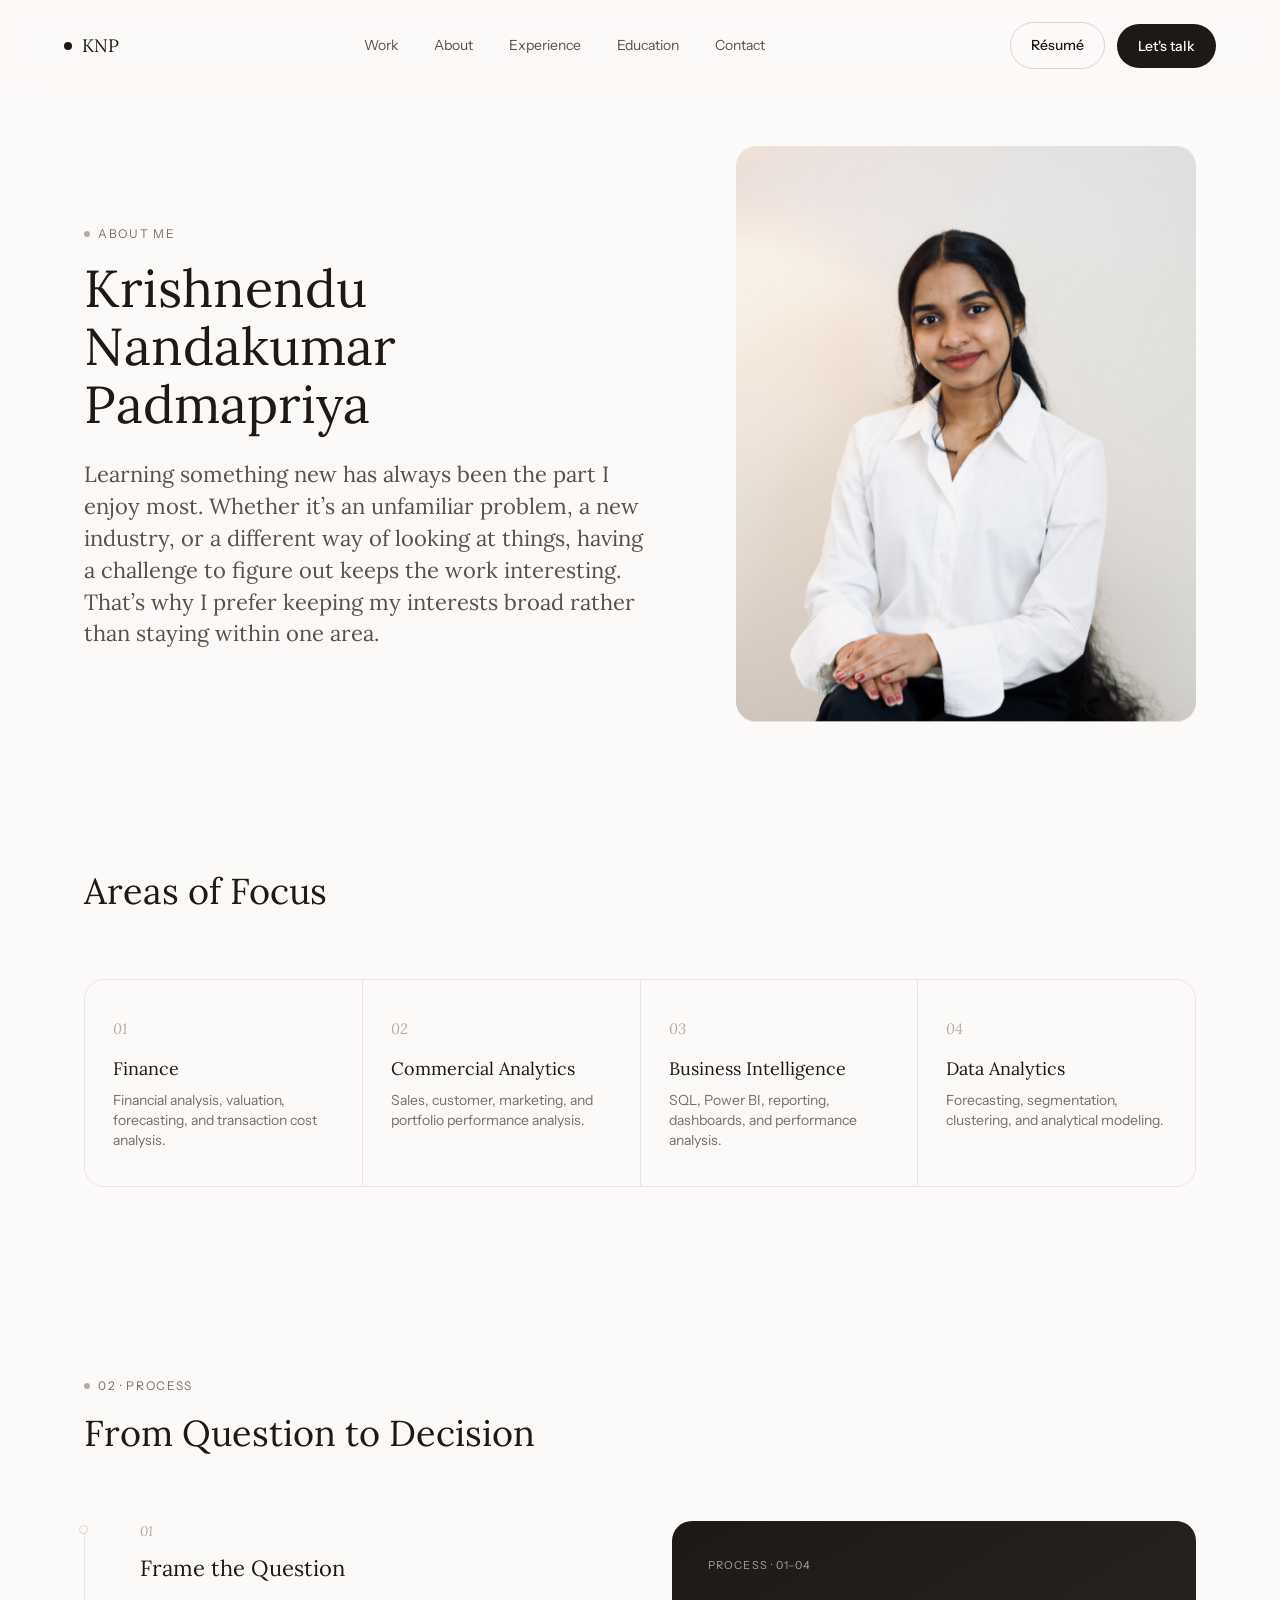
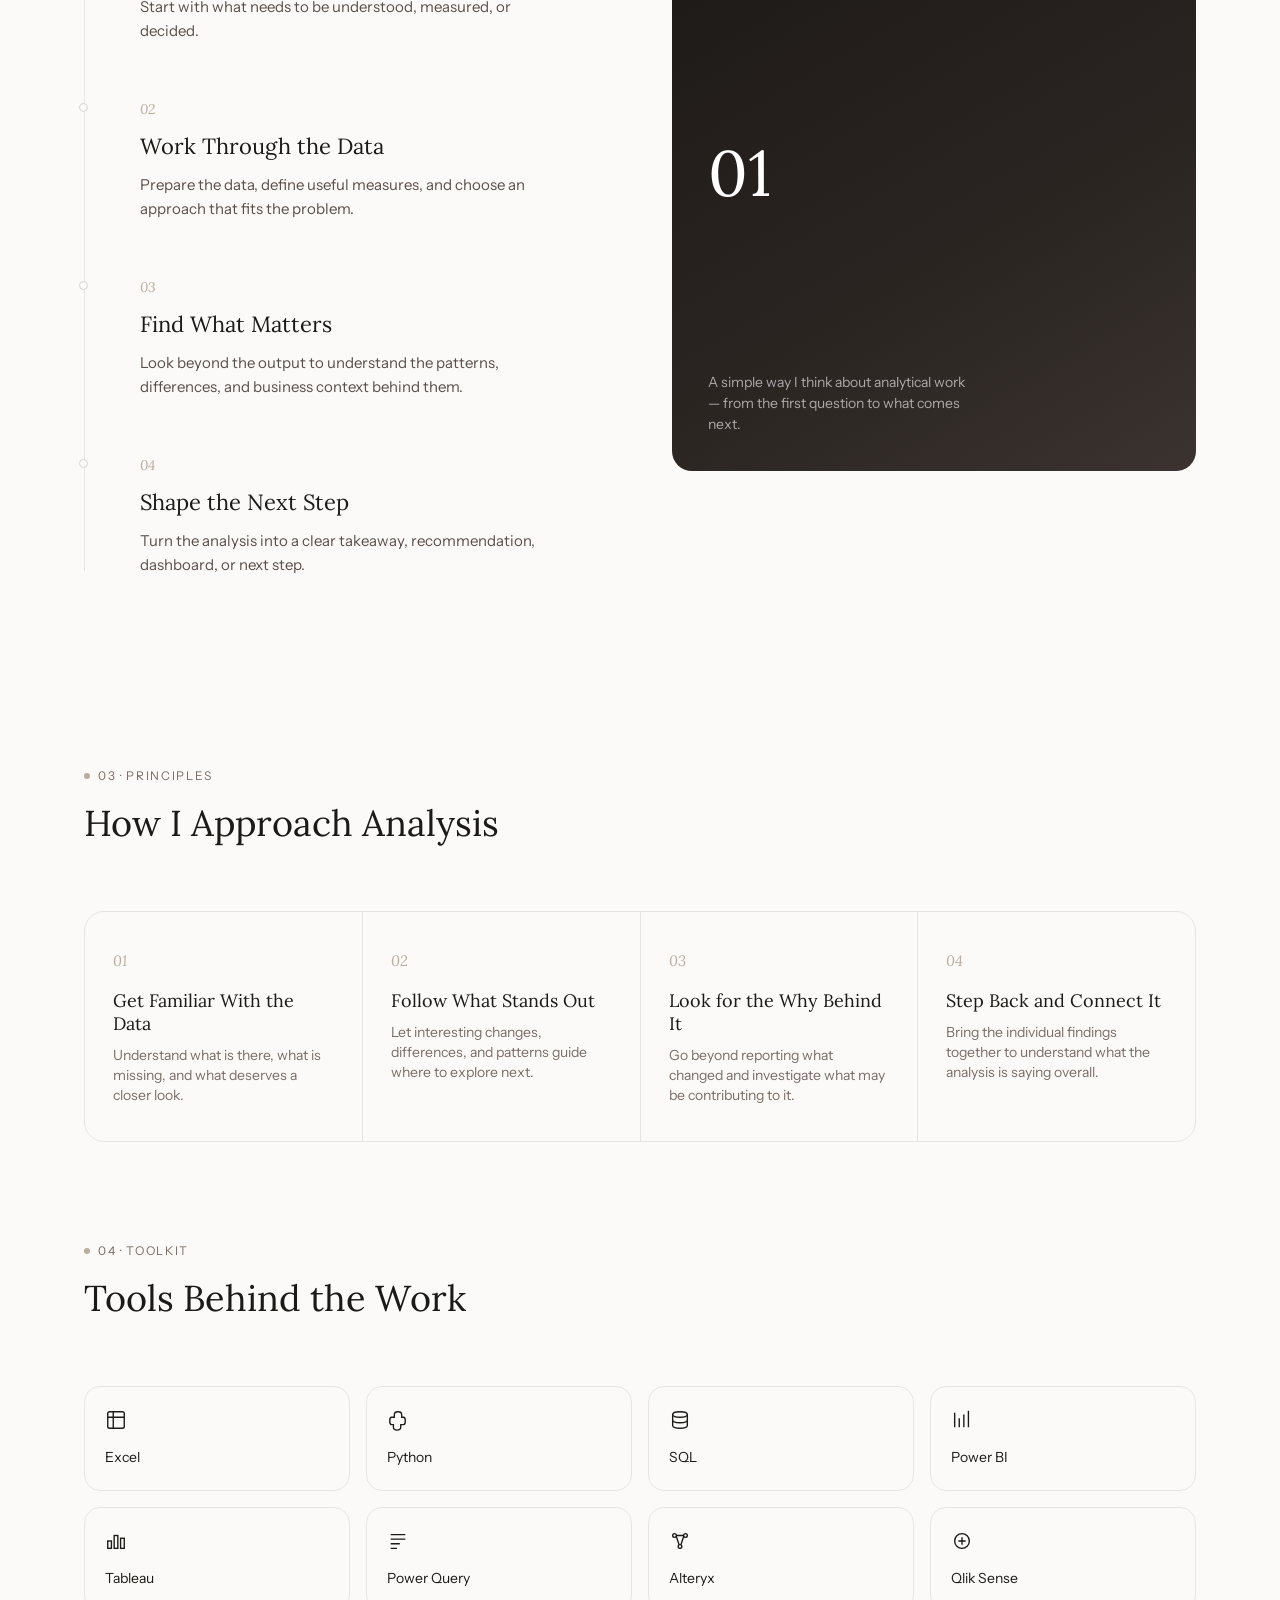
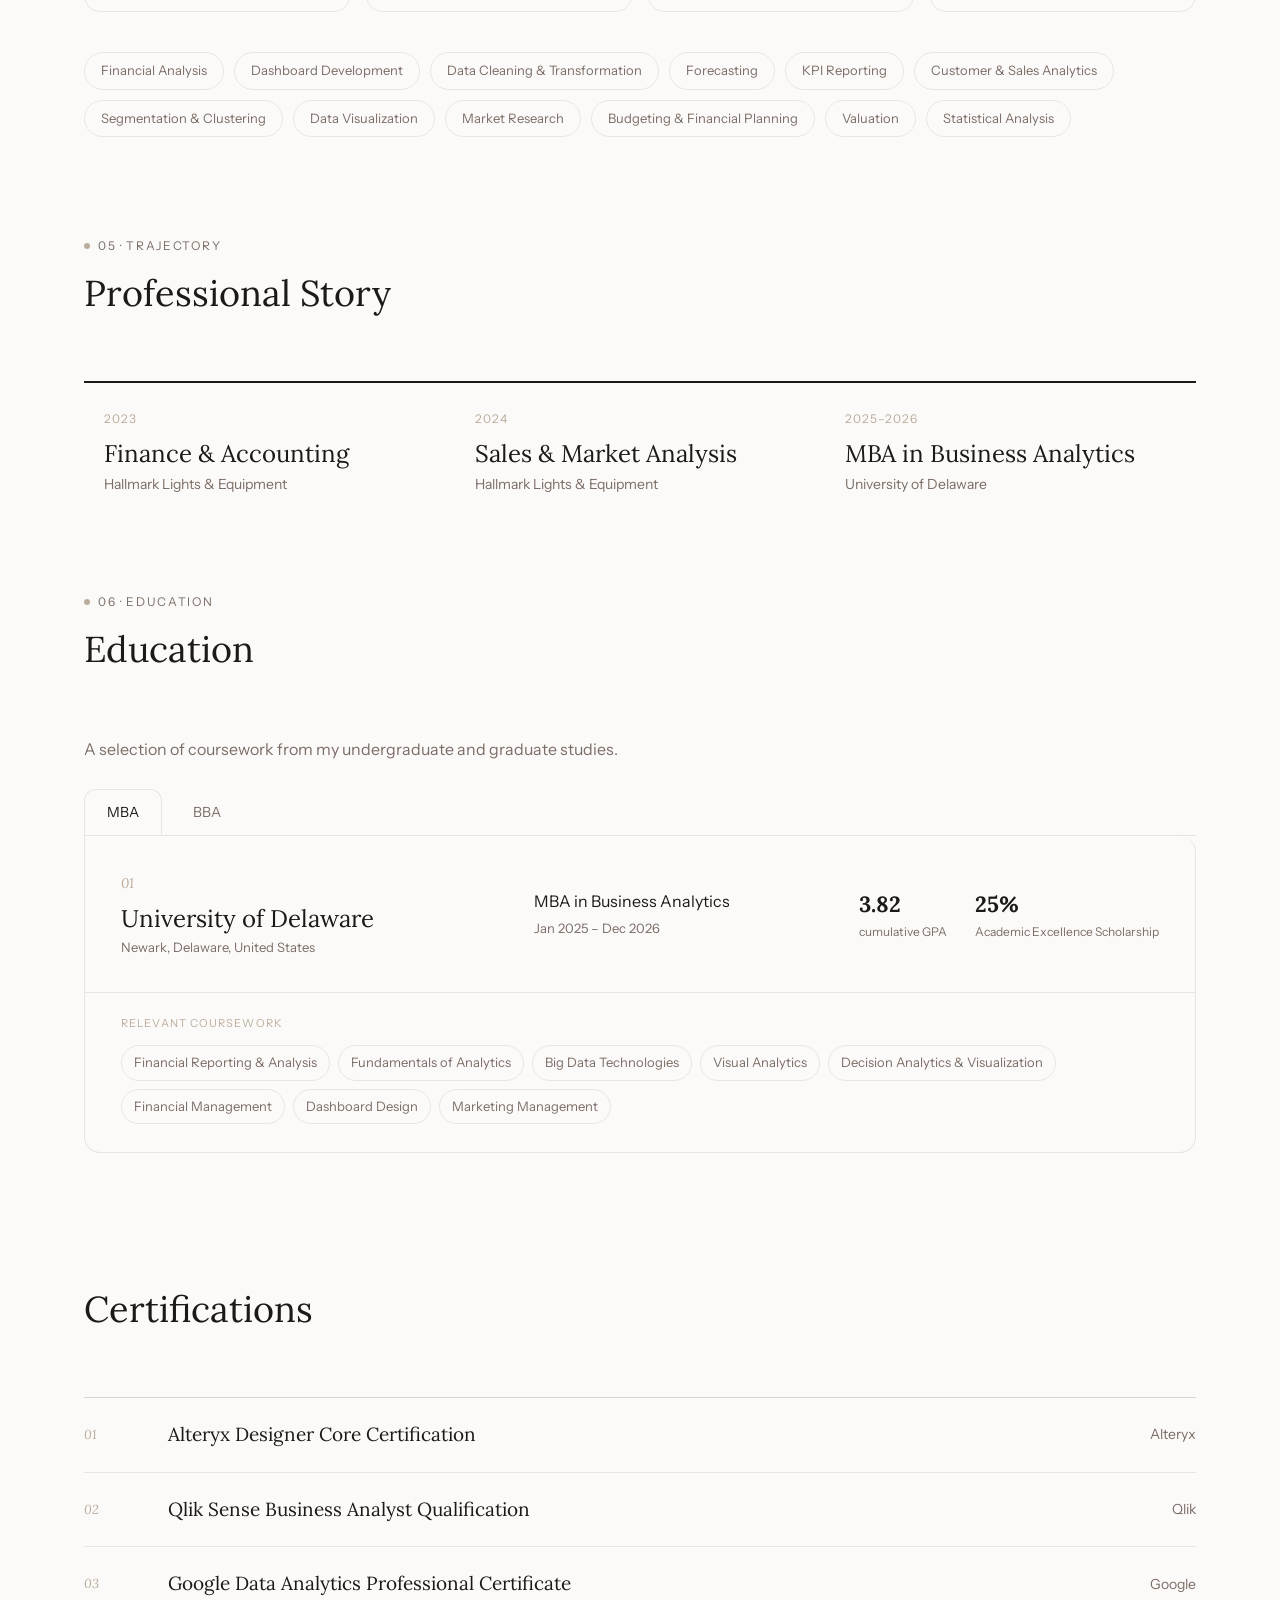
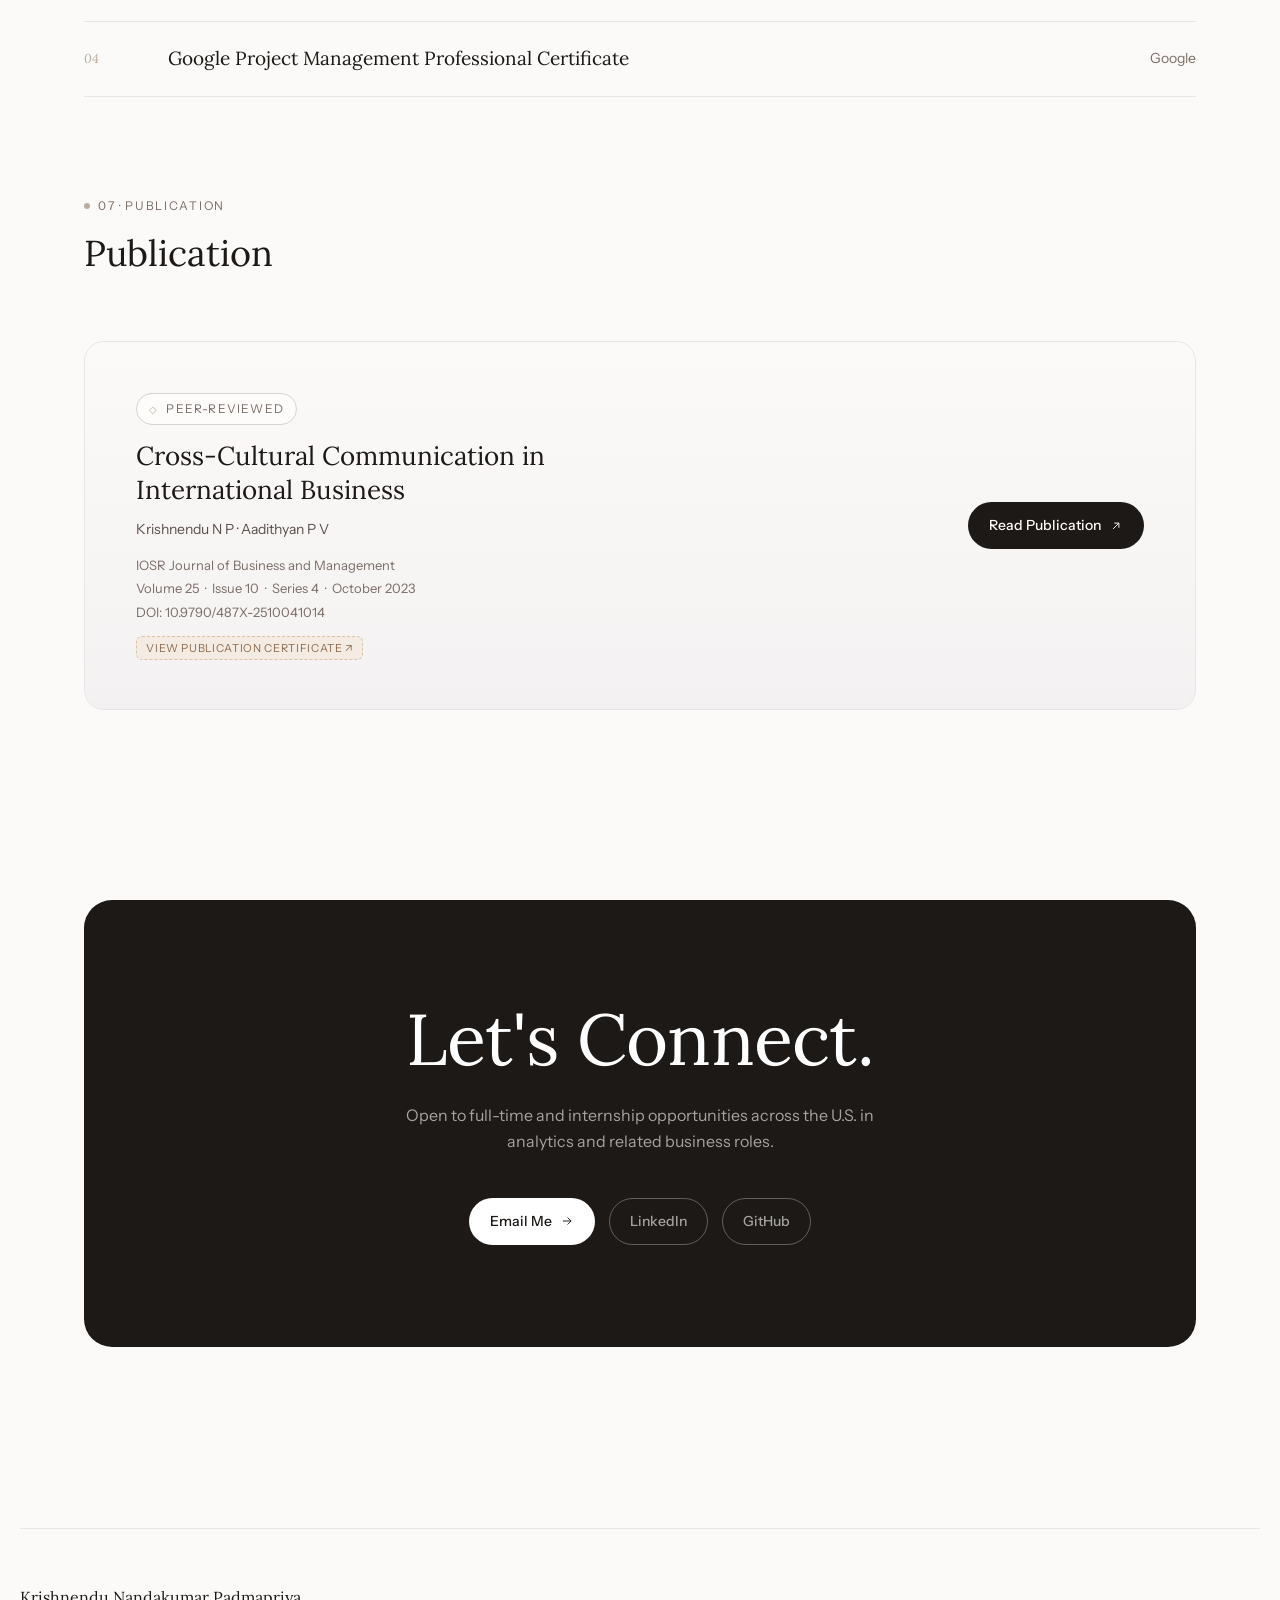
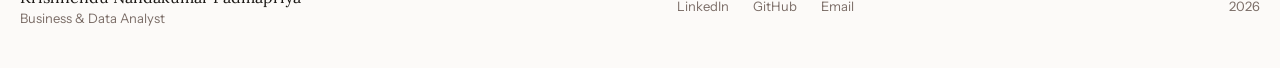
==== about.html @ b969775d "Initial portfolio release" ====
<!doctype html>
<html lang="en">
<head>
<meta charset="UTF-8">
<meta name="viewport" content="width=device-width, initial-scale=1">
<title>About — Krishnendu Nandakumar Padmapriya</title>
<meta name="description" content="About Krishnendu Nandakumar Padmapriya — Business &amp; Data Analyst focused on Finance, Commercial Analytics, and Business Intelligence.">
<link rel="preconnect" href="https://fonts.googleapis.com">
<link rel="preconnect" href="https://fonts.gstatic.com" crossorigin>
<link href="https://fonts.googleapis.com/css2?family=Lora:ital,wght@0,400;0,500;0,600;1,400&family=Instrument+Sans:wght@400;500;600&display=swap" rel="stylesheet">
<link rel="stylesheet" href="assets/css/styles.css">
</head>
<body>

<!-- ============================================================
     NAV — identical to index.html for full-site consistency
     ============================================================ -->
<nav class="nav" id="nav">
  <a href="index.html" class="nav__mark"><span></span>KNP</a>
  <div class="nav__links">
    <a href="index.html#work">Work</a>
    <a href="about.html">About</a>
    <a href="index.html#experience">Experience</a>
    <a href="index.html#education">Education</a>
    <a href="index.html#contact">Contact</a>
  </div>
  <div class="nav__actions">
    <a href="assets/documents/resume-placeholder.pdf" class="btn btn--secondary" download>Résumé</a>
    <button class="btn btn--primary" data-open-drawer>Let's talk</button>
  </div>
</nav>

<main id="top">

<!-- ============================================================
     ABOUT HERO — more immersive editorial composition than the
     homepage preview, same visual language as the site hero
     ============================================================ -->
<header class="about-hero wrap">
  <div class="about-hero__grid">
    <div>
      <div class="eyebrow" data-reveal>About Me</div>
      <h1 style="font-size:clamp(34px,5vw,52px); line-height:1.12; margin-top:16px; max-width:600px;" data-reveal data-reveal-delay="1">
        Krishnendu Nandakumar Padmapriya
      </h1>
     <p class="about__statement"
     style="margin-top:26px; font-size:22px;"
     data-reveal
     data-reveal-delay="2">
     Learning something new has always been the part I enjoy most.
     Whether it’s an unfamiliar problem, a new industry, or a different
     way of looking at things, having a challenge to figure out keeps
     the work interesting. That’s why I prefer keeping my interests broad
     rather than staying within one area.
     </p>
   </div>

    <div class="about-hero__portrait hero__visual" data-reveal="mask" data-reveal-delay="2" data-parallax>
      <img src="assets/images/portrait/about.jpeg" alt="Krishnendu Nandakumar Padmapriya">
      <div class="hero__visual-strip" aria-hidden="true">
        <span style="top:0"></span><span style="top:12.5%"></span><span style="top:25%"></span><span style="top:37.5%"></span>
        <span style="top:50%"></span><span style="top:62.5%"></span><span style="top:75%"></span><span style="top:87.5%"></span>
      </div>
    </div>
  </div>
</header>

<!-- ============================================================
     AREAS OF FOCUS — reuses .principles-grid / .principle,
     the same component used for Analytical Principles below
     ============================================================ -->
<section class="section section--tight" id="focus">
  <div class="wrap">
    <div class="section-head">
      <div>
        <div class="eyebrow" data-reveal>01 · Focus</div>
        <h2 data-reveal data-reveal-delay="1">Areas of Focus</h2>
      </div>
    </div>
    <div class="principles-grid" data-reveal>
      <div class="principle">
        <span class="num">01</span>
        <h3>Finance</h3>
        <p>Financial analysis, valuation, forecasting, and transaction cost analysis.</p>
      </div>
      <div class="principle">
        <span class="num">02</span>
        <h3>Commercial Analytics</h3>
        <p>Sales, customer, marketing, and portfolio performance analysis.</p>
      </div>
      <div class="principle">
        <span class="num">03</span>
        <h3>Business Intelligence</h3>
        <p>SQL, Power BI, reporting, dashboards, and performance analysis.</p>
      </div>
      <div class="principle">
        <span class="num">04</span>
        <h3>Data Analytics</h3>
        <p>Forecasting, segmentation, clustering, and analytical modeling.</p>
      </div>
    </div>
  </div>
</section>

<!-- ============================================================
     MY APPROACH
     ============================================================ -->
<section class="approach section" id="approach">
  <div class="wrap">
    <div class="section-head">
      <div>
        <div class="eyebrow" data-reveal>02 · Process</div>
        <h2 data-reveal data-reveal-delay="1">From Question to Decision</h2>
      </div>
    </div>

    <div class="approach__body">
      <div class="approach__list" id="approachList">
        <div class="approach__rail"><div class="approach__rail-fill" id="approachFill"></div></div>

        <div class="approach-step" data-step>
          <span class="num">01</span>
          <h3>Frame the Question</h3>
          <p>Start with what needs to be understood, measured, or decided.</p>
        </div>
        <div class="approach-step" data-step>
          <span class="num">02</span>
          <h3>Work Through the Data</h3>
          <p>Prepare the data, define useful measures, and choose an approach that fits the problem.</p>
        </div>
        <div class="approach-step" data-step>
          <span class="num">03</span>
          <h3>Find What Matters</h3>
          <p>Look beyond the output to understand the patterns, differences, and business context behind them.</p>
        </div>
        <div class="approach-step" data-step>
          <span class="num">04</span>
          <h3>Shape the Next Step</h3>
          <p>Turn the analysis into a clear takeaway, recommendation, dashboard, or next step.</p>
        </div>
      </div>

      <div class="approach__visual">
        <span class="tag">Process · 01–04</span>
        <span class="big" id="approachBig">01</span>
        <span class="cap">A simple way I think about analytical work — from the first question to what comes next.</span>
      </div>
    </div>
  </div>
</section>

<!-- ============================================================
     ANALYTICAL PRINCIPLES
     ============================================================ -->
<section class="section section--tight" id="principles">
  <div class="wrap">
    <div class="section-head">
      <div>
        <div class="eyebrow" data-reveal>03 · Principles</div>
        <h2 data-reveal data-reveal-delay="1">How I Approach Analysis</h2>
      </div>
    </div>
    <div class="principles-grid" data-reveal>
      <div class="principle">
        <span class="num">01</span>
        <h3>Get Familiar With the Data</h3>
        <p>Understand what is there, what is missing, and what deserves a closer look.</p>
      </div>
      <div class="principle">
        <span class="num">02</span>
        <h3>Follow What Stands Out</h3>
        <p>Let interesting changes, differences, and patterns guide where to explore next.</p>
      </div>
      <div class="principle">
        <span class="num">03</span>
        <h3>Look for the Why Behind It</h3>
        <p>Go beyond reporting what changed and investigate what may be contributing to it.</p>
      </div>
      <div class="principle">
        <span class="num">04</span>
        <h3>Step Back and Connect It</h3>
        <p>Bring the individual findings together to understand what the analysis is saying overall.</p>
      </div>
    </div>
  </div>
</section>

<!-- ============================================================
     TOOLS BEHIND THE WORK
     ============================================================ -->
<section class="section section--tight" id="tools">
  <div class="wrap">
    <div class="section-head">
      <div>
        <div class="eyebrow" data-reveal>04 · Toolkit</div>
        <h2 data-reveal data-reveal-delay="1">Tools Behind the Work</h2>
      </div>
    </div>

    <div class="tools-grid" data-reveal>
      <div class="tool-chip">
        <svg viewBox="0 0 24 24" fill="none" stroke-width="1.5"><rect x="3" y="3" width="18" height="18" rx="2"/><path d="M3 9h18M9 3v18"/></svg>
        <span>Excel</span>
      </div>
      <div class="tool-chip">
        <svg viewBox="0 0 24 24" fill="none" stroke-width="1.5"><path d="M12 3c-4 0-4 3-4 3v3H5s-2 0-2 4 2 4 2 4h2v3s0 3 4 3 4-3 4-3v-3h3s2 0 2-4-2-4-2-4h-2V6s0-3-4-3z"/></svg>
        <span>Python</span>
      </div>
      <div class="tool-chip">
        <svg viewBox="0 0 24 24" fill="none" stroke-width="1.5"><ellipse cx="12" cy="6" rx="8" ry="3"/><path d="M4 6v6c0 1.7 3.6 3 8 3s8-1.3 8-3V6M4 12v6c0 1.7 3.6 3 8 3s8-1.3 8-3v-6"/></svg>
        <span>SQL</span>
      </div>
      <div class="tool-chip">
        <svg viewBox="0 0 24 24" fill="none" stroke-width="1.5"><path d="M4 20V4m5 16V10m5 10V6m5 14V2"/></svg>
        <span>Power BI</span>
      </div>
      <div class="tool-chip">
        <svg viewBox="0 0 24 24" fill="none" stroke-width="1.5"><rect x="3" y="12" width="4" height="8"/><rect x="10" y="6" width="4" height="14"/><rect x="17" y="9" width="4" height="11"/></svg>
        <span>Tableau</span>
      </div>
      <div class="tool-chip">
    <svg viewBox="0 0 24 24" fill="none" stroke-width="1.5">
      <path d="M4 5h16M4 10h16M4 15h10M4 20h7"/>
    </svg>
    <span>Power Query</span>
  </div>

  <div class="tool-chip">
    <svg viewBox="0 0 24 24" fill="none" stroke-width="1.5">
      <circle cx="6" cy="6" r="2"/>
      <circle cx="18" cy="6" r="2"/>
      <circle cx="12" cy="18" r="2"/>
      <path d="M8 7l3 9M16 7l-3 9M8 6h8"/>
    </svg>
    <span>Alteryx</span>
  </div>

  <div class="tool-chip">
    <svg viewBox="0 0 24 24" fill="none" stroke-width="1.5">
      <circle cx="12" cy="12" r="8"/>
      <path d="M12 8v8M8 12h8"/>
    </svg>
    <span>Qlik Sense</span>
  </div>
    </div>

   <div class="tools-extra" data-reveal data-reveal-delay="1">
  <span>Financial Analysis</span>
  <span>Dashboard Development</span>
  <span>Data Cleaning &amp; Transformation</span>
  <span>Forecasting</span>
  <span>KPI Reporting</span>
  <span>Customer &amp; Sales Analytics</span>
  <span>Segmentation &amp; Clustering</span>
  <span>Data Visualization</span>
  <span>Market Research</span>
  <span>Budgeting &amp; Financial Planning</span>
  <span>Valuation</span>
  <span>Statistical Analysis</span>
</div>
  </div>
</section>

<!-- ============================================================
     PROFESSIONAL STORY
     ============================================================ -->
<section class="section section--tight" id="story">
  <div class="wrap">
    <div class="section-head">
      <div>
        <div class="eyebrow" data-reveal>05 · Trajectory</div>
        <h2 data-reveal data-reveal-delay="1">Professional Story</h2>
      </div>
    </div>
    <div class="story-line">

  <div class="story-item" data-reveal-line>
    <div class="year">2023</div>
    <h4>Finance &amp; Accounting</h4>
    <p>Hallmark Lights &amp; Equipment</p>
  </div>

  <div class="story-item" data-reveal-line>
    <div class="year">2024</div>
    <h4>Sales &amp; Market Analysis</h4>
    <p>Hallmark Lights &amp; Equipment</p>
  </div>

  <div class="story-item" data-reveal-line>
    <div class="year">2025–2026</div>
    <h4>MBA in Business Analytics</h4>
    <p>University of Delaware</p>
  </div>
</div>
</section>

<!-- ============================================================
     06 · EDUCATION
     ============================================================ -->
<section class="section section--tight" id="education">

  <div class="wrap">

    <div class="section-head">
      <div>

        <div class="eyebrow" data-reveal>
          06 · Education
        </div>

        <h2 data-reveal data-reveal-delay="1">
          Education
        </h2>

      </div>
    </div>


    <p
      class="education-intro"
      data-reveal
      data-reveal-delay="1">

      A selection of coursework from my undergraduate and graduate studies.

    </p>


    <!-- ============================================================
         EDUCATION TABS
         ============================================================ -->

    <div
      class="education-tabs"
      data-reveal
      data-reveal-delay="2">

      <button
        class="education-tab is-active"
        type="button"
        data-education-tab="mba">

        MBA

      </button>

      <button
        class="education-tab"
        type="button"
        data-education-tab="bba">

        BBA

      </button>

    </div>


    <!-- ============================================================
         MBA
         ============================================================ -->

    <div
      class="education-panel is-active"
      data-education-panel="mba">

      <div class="education-main">

        <div>

          <span class="num">
            01
          </span>

          <h3>
            University of Delaware
          </h3>

          <div class="place">
            Newark, Delaware, United States
          </div>

        </div>


        <div class="education-degree">

          <div class="degree">
            MBA in Business Analytics
          </div>

          <div class="when">
            Jan 2025 – Dec 2026
          </div>

        </div>


        <div class="education-stats">

          <div class="stat">

            <b>3.82</b>

            <span>
              cumulative GPA
            </span>

          </div>


          <div class="stat">

            <b>25%</b>

            <span>
              Academic Excellence Scholarship
            </span>

          </div>

        </div>

      </div>


      <div class="education-coursework">

        <span class="coursework-label">
          Relevant coursework
        </span>

        <div class="coursework-list">

          <span>
            Financial Reporting &amp; Analysis
          </span>

          <span>
            Fundamentals of Analytics
          </span>

          <span>
            Big Data Technologies
          </span>

          <span>
            Visual Analytics
          </span>

          <span>
            Decision Analytics &amp; Visualization
          </span>

          <span>
            Financial Management
          </span>

          <span>
            Dashboard Design
          </span>

          <span>
            Marketing Management
          </span>

        </div>

      </div>

    </div>


    <!-- ============================================================
         BBA
         ============================================================ -->

    <div
      class="education-panel"
      data-education-panel="bba">

      <div class="education-main">

        <div>

          <span class="num">
            02
          </span>

          <h3>
            SRM University
          </h3>

          <div class="place">
            Chennai, Tamil Nadu, India
          </div>

        </div>


        <div class="education-degree">

          <div class="degree">
            Bachelor of Business Administration
          </div>

          <div class="when">
            Jun 2021 – May 2024
          </div>

        </div>


        <div class="education-stats">

          <div class="stat">

            <b>3.73</b>

            <span>
              GPA
            </span>

          </div>

        </div>

      </div>


      <div class="education-coursework">

        <span class="coursework-label">
          Relevant coursework
        </span>

        <div class="coursework-list">

          <span>
            Fundamentals of Financial Accounting
          </span>

          <span>
            Statistics for Business
          </span>

          <span>
            Financial Management
          </span>

          <span>
            Operations Research in Business
          </span>

          <span>
            Services Marketing
          </span>

          <span>
            Customer Relationship Management
          </span>

          <span>
            Strategic Management
          </span>

          <span>
            E-Commerce &amp; Digital Marketing
          </span>

          <span>
            Business Development Plan
          </span>

          <span>
            Information Technology for Retail Management
          </span>

        </div>

      </div>

    </div>

  </div>

</section>

<!-- ============================================================
     CERTIFICATIONS
     ============================================================ -->
<section class="section section--tight" id="certifications">
  <div class="wrap">

    <div class="section-head">
      <div>
        <div class="eyebrow" data-reveal>07 · Certifications</div>
        <h2 data-reveal data-reveal-delay="1">Certifications</h2>
      </div>
    </div>

    <div class="cert-list" data-reveal>

      <div class="cert-item">
        <span class="cert-num">01</span>

        <div class="cert-main">
          <h3>Alteryx Designer Core Certification</h3>
        </div>

        <div class="cert-issuer">Alteryx</div>
      </div>

      <div class="cert-item">
        <span class="cert-num">02</span>

        <div class="cert-main">
          <h3>Qlik Sense Business Analyst Qualification</h3>
        </div>

        <div class="cert-issuer">Qlik</div>
      </div>

      <div class="cert-item">
        <span class="cert-num">03</span>

        <div class="cert-main">
          <h3>Google Data Analytics Professional Certificate</h3>
        </div>

        <div class="cert-issuer">Google</div>
      </div>

      <div class="cert-item">
        <span class="cert-num">04</span>

        <div class="cert-main">
          <h3>Google Project Management Professional Certificate</h3>
        </div>

        <div class="cert-issuer">Google</div>
      </div>

    </div>

  </div>
</section>

<!-- ============================================================
     PUBLICATION
     ============================================================ -->
<section class="section section--tight" id="publication">
  <div class="wrap">
    <div class="section-head">
      <div>
        <div class="eyebrow" data-reveal>07 · Publication</div>
        <h2 data-reveal data-reveal-delay="1">Publication</h2>
      </div>
    </div>

    <div class="pub-card" data-reveal>
      <div>
        <span class="badge">Peer-reviewed</span>
        <h3>Cross-Cultural Communication in International Business</h3>
        <div class="authors">Krishnendu N P · Aadithyan P V</div>
        <div class="meta">
        IOSR Journal of Business and Management<br>
        Volume 25 &nbsp;·&nbsp; Issue 10 &nbsp;·&nbsp; Series 4 &nbsp;·&nbsp; October 2023<br>
        DOI: 10.9790/487X-2510041014
       </div>
        <div style="margin-top:10px;">
          <a href="assets/documents/iosr-research-certificate.pdf"
         target="_blank"
         rel="noopener"
         class="placeholder-tag"
         style="text-decoration:none;">
         View Publication Certificate ↗
         </a>
        </div>
      </div>
      <a href="https://www.iosrjournals.org/iosr-jbm/papers/Vol25-issue10/Ser-4/B2510041014.pdf" target="_blank" rel="noopener" class="btn btn--primary">Read Publication
        <svg viewBox="0 0 24 24" fill="none" stroke="currentColor" stroke-width="1.6"><path d="M7 17L17 7M9 7h8v8"/></svg>
      </a>
    </div>
  </div>
</section>

<!-- ============================================================
     FINAL CTA
     ============================================================ -->
<section class="section" id="contact">
  <div class="wrap">
    <div class="cta" data-reveal>
      <h2>Let's Connect.</h2>
      <p>Open to full-time and internship opportunities across the U.S. in analytics and related business roles.</p>
      <div class="cta__actions">
        <button class="btn btn--inverse" data-open-drawer>Email Me
          <svg viewBox="0 0 24 24" fill="none" stroke="currentColor" stroke-width="1.6"><path d="M13 6l6 6-6 6M5 12h14"/></svg>
        </button>
        <a href="https://www.linkedin.com/in/krishnendu-np/" target="_blank" rel="noopener" class="btn btn--secondary" style="color:var(--white-60); border-color:var(--white-30);">LinkedIn</a>
        <a href="https://github.com/Krishna-np" target="_blank" rel="noopener" class="btn btn--secondary" style="color:var(--white-60); border-color:var(--white-30);">GitHub</a>
      </div>
    </div>
  </div>
</section>

</main>

<!-- ============================================================
     FOOTER
     ============================================================ -->
<footer class="footer wrap">
  <div>
    <div class="footer__name">Krishnendu Nandakumar Padmapriya</div>
    <div>Business &amp; Data Analyst</div>
  </div>
  <div class="footer__links">
    <a href="https://www.linkedin.com/in/krishnendu-np/" target="_blank" rel="noopener">LinkedIn</a>
    <a href="https://github.com/Krishna-np" target="_blank" rel="noopener">GitHub</a>
    <a href="mailto:krishnendu.knp@gmail.com">Email</a>
  </div>
  <div id="year"></div>
</footer>

<!-- ============================================================
     CONTACT DRAWER
     ============================================================ -->
<div class="overlay" id="overlay" data-close-drawer></div>
<aside class="drawer" id="drawer" aria-hidden="true" aria-label="Contact panel">
  <div class="drawer__top">
    <h3>Get in touch</h3>
    <button class="drawer__close" data-close-drawer aria-label="Close">
      <svg width="16" height="16" viewBox="0 0 24 24" fill="none" stroke="currentColor" stroke-width="1.6"><path d="M6 6l12 12M18 6L6 18"/></svg>
    </button>
  </div>

  <div class="drawer__row">
    <div>
      <div class="label">Email</div>
      <div class="value">krishnendu.knp@gmail.com</div>
    </div>
    <button class="drawer__copy" id="copyEmail">Copy</button>
  </div>

  <div class="drawer__row">
    <div>
      <div class="label">LinkedIn</div>
      <div class="value">krishnendu-np</div>
    </div>
    <a class="drawer__copy" href="https://www.linkedin.com/in/krishnendu-np/" target="_blank" rel="noopener">Open</a>
  </div>

  <div class="drawer__row">
    <div>
      <div class="label">GitHub</div>
      <div class="value">Krishna-np</div>
    </div>
    <a class="drawer__copy" href="https://github.com/Krishna-np" target="_blank" rel="noopener">Open</a>
  </div>

  <div class="drawer__row">
    <div>
      <div class="label">Résumé</div>
      <div class="value">PDF</div>
    </div>
    <a class="drawer__copy" href="assets/documents/resume-placeholder.pdf" download>Download</a>
  </div>

  <div class="drawer__row" style="border-bottom:none;">
    <div>
      <div class="label">Location</div>
      <div class="value">Open to opportunities across the U.S.</div>
    </div>
  </div>

  <p class="drawer__note">Response within a few business days.</p>
</aside>

<script src="assets/js/main.js"></script>
</body>
</html>
---- assets/css/styles.css ----
/* ============================================================
   TOKENS — Calenne system
   ============================================================ */
:root{
  --bg:#FCFAF8;
  --surface:#F4F1F2;
  --border:#E8E4E3;
  --border-strong:#D8D2D0;
  --text-secondary:#BBAD9E;
  --text-support:#7B6D67;
  --text-body:#5B4F4B;
  --text-strong:#2B2522;
  --text-primary:#1C1916;
  --white:#FFFFFF;
  --white-20: rgba(255,255,255,.2);
  --white-30: rgba(255,255,255,.3);
  --white-60: rgba(255,255,255,.6);
  --g900-0: rgba(28,25,22,0);
  --g900-5: rgba(28,25,22,.05);
  --g900-30: rgba(28,25,22,.3);
  --g900-50: rgba(28,25,22,.5);

  --font-display:'Lora', Georgia, serif;
  --font-ui:'Instrument Sans', -apple-system, BlinkMacSystemFont, sans-serif;

  --h-4xl: 56px/64px; --h-3xl: 36px/48px; --h-2xl: 24px/32px; --h-xl: 20px/30px;
  --h-lg: 18px/28px; --h-md: 16px/24px; --h-sm: 14px/20px; --h-xs: 12px/18px;
  --b-lg: 18px/28px; --b-md: 16px/24px; --b-sm: 14px/20px; --b-xs: 12px/16px;

  --ease: cubic-bezier(.22,.61,.36,1);
  --ease-slow: cubic-bezier(.16,.84,.44,1);
  --dur-s: .5s; --dur-m: .9s; --dur-l: 1.4s;

  --container: 1240px;
  --gutter: clamp(24px, 5vw, 96px);
}

*,*::before,*::after{box-sizing:border-box;}
html{scroll-behavior:smooth;}
@media (prefers-reduced-motion: reduce){ html{scroll-behavior:auto;} }

body{
  margin:0;
  background:var(--bg);
  color:var(--text-body);
  font-family:var(--font-ui);
  font-size:16px;
  line-height:1.5;
  -webkit-font-smoothing:antialiased;
  overflow-x:hidden;
}

h1,h2,h3,h4{font-family:var(--font-display); font-weight:400; margin:0; color:var(--text-primary);}
p{margin:0;}
a{color:inherit; text-decoration:none;}
ul{margin:0; padding:0; list-style:none;}
img{max-width:100%; display:block;}
button{font-family:inherit; cursor:pointer;}

::selection{ background: var(--text-primary); color: var(--bg); }

/* Focus states */
a:focus-visible, button:focus-visible, [tabindex]:focus-visible{
  outline:2px solid var(--text-primary);
  outline-offset:3px;
  border-radius:4px;
}

.wrap{
  max-width:var(--container);
  margin:0 auto;
  padding:0 var(--gutter);
}

.eyebrow{
  font-family:var(--font-ui);
  font-size:12px;
  line-height:18px;
  letter-spacing:.14em;
  text-transform:uppercase;
  color:var(--text-support);
  display:flex;
  align-items:center;
  gap:8px;
}
.eyebrow::before{
  content:'';
  width:6px;height:6px;
  border-radius:50%;
  background:var(--text-secondary);
  flex:none;
}

section{ position:relative; }

/* ============================================================
   REVEAL / MOTION UTILITIES
   ============================================================ */
[data-reveal]{
  opacity:0;
  transform: translateY(28px);
  transition: opacity var(--dur-m) var(--ease-slow), transform var(--dur-m) var(--ease-slow), clip-path var(--dur-m) var(--ease-slow);
  will-change: opacity, transform;
}
[data-reveal].in-view{ opacity:1; transform:none; }
[data-reveal="mask"]{
  clip-path: inset(0 0 100% 0);
  transform:none;
}
[data-reveal="mask"].in-view{ clip-path: inset(0 0 0% 0); }

[data-reveal-delay="1"]{ transition-delay:.08s; }
[data-reveal-delay="2"]{ transition-delay:.16s; }
[data-reveal-delay="3"]{ transition-delay:.24s; }
[data-reveal-delay="4"]{ transition-delay:.32s; }
[data-reveal-delay="5"]{ transition-delay:.4s; }

@media (prefers-reduced-motion: reduce){
  [data-reveal], [data-reveal="mask"]{ opacity:1 !important; transform:none !important; clip-path:none !important; transition:none !important; }
  .marquee-track{ animation:none !important; }
}

/* ============================================================
   NAV
   ============================================================ */
.nav{
  position:fixed; top:0; left:0; right:0; z-index:80;
  display:flex; align-items:center; justify-content:space-between;
  padding:22px var(--gutter);
  background:rgba(252,250,248,.72);
  backdrop-filter: blur(14px) saturate(1.1);
  -webkit-backdrop-filter: blur(14px) saturate(1.1);
  border-bottom:1px solid transparent;
  transition: border-color var(--dur-s) var(--ease), transform .6s var(--ease-slow), background .3s ease;
  transform: translateY(0);
}
.nav.nav--scrolled{ border-bottom-color:var(--border); }
.nav.nav--hidden{ transform: translateY(-110%); }

.nav__mark{
  font-family:var(--font-display);
  font-size:18px;
  color:var(--text-primary);
  display:flex; align-items:center; gap:10px;
  letter-spacing:.01em;
}
.nav__mark span{
  width:8px;height:8px;border-radius:50%;
  background:var(--text-primary);
  display:inline-block;
}

.nav__links{
  display:flex; align-items:center; gap:36px;
  font-size:14px; color:var(--text-body);
}
.nav__links a{
  position:relative; padding:4px 0; color:var(--text-body);
  transition: color .3s ease;
}
.nav__links a:hover{ color:var(--text-primary); }
.nav__links a::after{
  content:''; position:absolute; left:0; right:0; bottom:0; height:1px;
  background:var(--text-primary);
  transform:scaleX(0); transform-origin:right;
  transition:transform .35s var(--ease);
}
.nav__links a:hover::after{ transform:scaleX(1); transform-origin:left; }

.nav__actions{ display:flex; align-items:center; gap:12px; }

@media (max-width: 860px){
  .nav__links{ display:none; }
}

/* ============================================================
   BUTTONS / BADGES
   ============================================================ */
.btn{
  display:inline-flex; align-items:center; gap:8px;
  font-family:var(--font-ui); font-size:14px; font-weight:500;
  padding:12px 20px; border-radius:100px;
  border:1px solid transparent;
  white-space:nowrap;
  transition: transform .4s var(--ease), background .3s ease, color .3s ease, border-color .3s ease;
}
.btn svg{ width:14px; height:14px; transition: transform .4s var(--ease); flex:none; }

.btn--primary{ background:var(--text-primary); color:var(--bg); }
.btn--primary:hover{ transform:translateY(-2px); background:var(--text-strong); }
.btn--primary:hover svg{ transform:translate(2px,-2px); }

.btn--secondary{ background:transparent; color:var(--text-primary); border-color:var(--border-strong); }
.btn--secondary:hover{ transform:translateY(-2px); border-color:var(--text-primary); background:var(--g900-5); }

.btn--inverse{ background:var(--white); color:var(--text-primary); }
.btn--inverse:hover{ transform:translateY(-2px); background:var(--white-60); }

.btn--ghost{ background:transparent; color:var(--text-primary); padding:0; border-radius:0; font-size:14px; border-bottom:1px solid var(--border-strong); }
.btn--ghost:hover{ border-color:var(--text-primary); }
.btn--ghost svg{ width:12px; height:12px; }

.badge{
  display:inline-flex; align-items:center; gap:8px;
  font-size:12px; letter-spacing:.1em; text-transform:uppercase;
  color:var(--text-support);
  border:1px solid var(--border-strong);
  padding:6px 12px; border-radius:100px;
  background:var(--white-60);
}
.badge::before{ content:'◇'; font-size:10px; color:var(--text-secondary); }

/* ============================================================
   HERO
   ============================================================ */
.hero{
  min-height:100svh;
  display:flex; flex-direction:column; justify-content:center;
  padding-top:140px; padding-bottom:80px;
  position:relative;
}
.hero__grid{
  display:grid;
  grid-template-columns: 1.05fr .95fr;
  gap: clamp(32px, 6vw, 88px);
  align-items:center;
}
.hero__eyebrow{ margin-bottom:22px; }
.hero__title{
  font-size:clamp(40px, 6vw, 72px);
  line-height:1.03;
  letter-spacing:-.01em;
  font-weight:400;
  color:var(--text-primary);
}
.hero__title em{ font-style:italic; color:var(--text-support); font-weight:400; }
.hero__sub{
  margin-top:26px;
  font-size:18px; line-height:28px;
  color:var(--text-body);
  max-width:440px;
}
.hero__sub .dot{ color:var(--text-secondary); margin:0 10px; }
.hero__actions{
  margin-top:38px;
  display:flex; align-items:center; gap:16px;
}

.hero__visual{
  position:relative;
  aspect-ratio: 4/5;
  border-radius:20px;
  overflow:hidden;
  background: linear-gradient(155deg, #EFE9E4, #E3DCD5 60%, #D8D0C6);
  box-shadow: 0 1px 0 var(--g900-5);
}

.hero__visual-inner{
  position:absolute; inset:0;
  display:flex; align-items:center; justify-content:center;
  flex-direction:column; gap:10px;
  color:var(--text-support);
  border:1px dashed var(--border-strong);
  margin:10px; border-radius:14px;
}
.hero__monogram{
  font-family:var(--font-display);
  font-size:96px; color:var(--text-primary); opacity:.14; line-height:1;
}
.hero__visual-label{ font-size:12px; letter-spacing:.08em; text-transform:uppercase; }
.hero__visual-strip{
  position:absolute; inset:0; pointer-events:none;
}
.hero__visual-strip span{
  position:absolute; left:0; right:0; height:12.5%;
  background:var(--bg);
  transform:translateX(0);
  transition: transform .85s var(--ease-slow);
}
.hero__visual-strip span:nth-child(odd){ transform-origin:right center; }
.hero__visual.in-view .hero__visual-strip span:nth-child(1){ transition-delay:.05s; transform:translateX(-108%); }
.hero__visual.in-view .hero__visual-strip span:nth-child(2){ transition-delay:.10s; transform:translateX(108%); }
.hero__visual.in-view .hero__visual-strip span:nth-child(3){ transition-delay:.15s; transform:translateX(-108%); }
.hero__visual.in-view .hero__visual-strip span:nth-child(4){ transition-delay:.20s; transform:translateX(108%); }
.hero__visual.in-view .hero__visual-strip span:nth-child(5){ transition-delay:.25s; transform:translateX(-108%); }
.hero__visual.in-view .hero__visual-strip span:nth-child(6){ transition-delay:.30s; transform:translateX(108%); }
.hero__visual.in-view .hero__visual-strip span:nth-child(7){ transition-delay:.35s; transform:translateX(-108%); }
.hero__visual.in-view .hero__visual-strip span:nth-child(8){ transition-delay:.40s; transform:translateX(108%); }
@media (prefers-reduced-motion: reduce){
  .hero__visual-strip span{ transform:translateX(108%) !important; transition:none !important; }
}

.hero__float{
  position:absolute;
  left:-30px;
  bottom:-30px;
  width: 300px;
  background:var(--white-60);
  backdrop-filter:blur(18px);
  -webkit-backdrop-filter:blur(18px);
  border:1px solid var(--white-30);
  border-radius:16px;
  padding:18px 20px;
  box-shadow:0 20px 40px -12px var(--g900-30);
}

.hero__float-status{
  display:flex;
  align-items:center;
  gap:7px;
  font-size:11px;
  letter-spacing:.1em;
  text-transform:uppercase;
  color:var(--text-support);
  margin-bottom:8px;
}

.hero__float-status .live{
  width:6px;
  height:6px;
  border-radius:50%;
  background:#6E8F6C;
  box-shadow:0 0 0 3px rgba(110,143,108,.18);
}

.hero__float-title{
  font-family:var(--font-display);
  font-size:16px;
  color:var(--text-primary);
  margin-bottom:10px;
  white-space:nowrap;
}

.hero__float-tags{
  display:flex;
  flex-direction:column;
  gap:6px;
  font-size:13px;
  color:var(--text-body);
}

.hero__float-tags li{
  display:flex;
  align-items:center;
}

.hero__float-tags li::before{
  display:none;
}

.hero__float-tags .opportunity-domains{
  display:flex;
  align-items:center;
  gap:10px;
  white-space:nowrap;
}

.hero__float-tags .opportunity-domains .domain-dot{
  opacity:.55;
}

@media (max-width:900px){
  .hero{
    padding-top:120px;
  }

  .hero__grid{
    grid-template-columns:1fr;
  }

  .hero__visual{
    order:-1;
    max-width:360px;
    margin:0 auto;
  }

  .hero__float{
    position:static;
    width:100%;
    margin-top:20px;
  }

  .hero__float-title{
    white-space:normal;
  }

  .hero__float-tags .opportunity-domains{
    white-space:normal;
  }
}

/* ============================================================
   SKILLS / TOOLS MARQUEE
   ============================================================ */

.marquee{
  width:100%;
  overflow:hidden;

  border-top:1px solid var(--border);
  border-bottom:1px solid var(--border);

  padding:20px 0;

  background:var(#F4F1F2);
}

.marquee-track{
  display:flex;
  align-items:center;
  gap:14px;

  width:max-content;

  animation:marquee 32s linear infinite;
}

.marquee-track:hover{
  animation-play-state:paused;
}

.marquee-item{
  display:flex;
  align-items:center;
  gap:12px;

  flex:0 0 auto;

  /* larger pill */
  padding:10px 22px 10px 14px;

  border:1px solid var(--border);
  border-radius:999px;

  background:var(--bg);

  color:var(--text-body);

  font-family:var(--font-ui);

  /* larger + bolder text */
  font-size:15px;
  font-weight:600;

  line-height:1;
  white-space:nowrap;

  box-shadow:0 2px 7px rgba(0,0,0,.025);
}


.marquee-item__icon{
  display:block;

  /* slightly larger logos */
  width:31px;
  height:31px;

  flex:0 0 31px;

  object-fit:contain;
}

@keyframes marquee{
  from{
    transform:translateX(0);
  }

  to{
    transform:translateX(-50%);
  }
}

/* ============================================================
   SECTION SCAFFOLD
   ============================================================ */
.section{
  padding:140px 0;
}

.section--tight{
  padding:50px 0;
}
.section-head{
  display:flex; justify-content:space-between; align-items:flex-end; gap:40px;
  margin-bottom:64px;
}
.section-head h2{ font-size:36px; line-height:48px; margin-top:14px; max-width:640px; }
.section-head p{ font-size:16px; line-height:24px; color:var(--text-support); max-width:640px; }

@media (max-width:760px){
  .section{ padding:90px 0; }
  .section-head{ flex-direction:column; align-items:flex-start; gap:16px; }
}

/* ============================================================
   ABOUT PREVIEW
   ============================================================ */
.about{
  border-top:1px solid var(--border);
  padding-bottom:30px;
}
.about__grid{
  display:grid;
  grid-template-columns: .5fr 1fr;
  gap:48px;
}
.about__statement{
  font-family:var(--font-display);
  font-size:28px;
  line-height:1.45;
  color:var(--text-strong);
  max-width:720px;
}
.about__statement .muted{ color:var(--text-secondary); }
.about__meta{ margin-top:32px; display:flex; gap:14px; flex-wrap:wrap; }
.placeholder-tag{
  font-size:11px; letter-spacing:.06em; text-transform:uppercase;
  color:#8A6A4E; background:#F4ECE2; border:1px dashed #D8C3AA;
  padding:4px 9px; border-radius:6px;
}
@media (max-width:860px){ .about__grid{ grid-template-columns:1fr; } }

/* ============================================================
   SELECTED WORK — STICKY STACK
   ============================================================ */

.work{
  border-top:1px solid var(--border);
  padding-bottom:30px;
}

.work-stack{
  position:relative;
}

.work-card{
  position:sticky;
  top:110px;

  background:var(--bg);

  border:1px solid var(--border);
  border-radius:24px;

  padding:clamp(28px,4vw,56px);
  margin-bottom:28px;

  box-shadow:0 30px 60px -30px var(--g900-30);

  transform-origin:top center;

  transition:
    transform .5s var(--ease),
    box-shadow .5s var(--ease);
}


/* ============================================================
   CARD GRID
   ============================================================ */

.work-card__grid{
  display:grid;
  grid-template-columns:.9fr 1.1fr;

  gap:clamp(24px,4vw,48px);

  align-items:center;
}


/* ============================================================
   CARD CONTENT
   ============================================================ */

.work-card__index{
  display:block;

  margin-bottom:18px;

  font-family:var(--font-display);
  font-style:italic;
  font-size:16px;

  color:var(--text-secondary);
}

.work-card__title{
  font-size:clamp(26px,3vw,34px);
  line-height:1.15;

  margin-bottom:18px;
}

.work-card__tools{
  display:flex;
  flex-wrap:wrap;
  gap:8px;

  margin-bottom:22px;
}

.work-card__tools span{
  font-size:12px;
  color:var(--text-support);

  border:1px solid var(--border);
  border-radius:100px;

  padding:5px 12px;
}

.work-card__meta{
  font-size:13px;
  line-height:1.7;

  color:var(--text-support);

  margin-bottom:26px;
}

.work-card__meta b{
  color:var(--text-body);
  font-weight:500;
}


/* ============================================================
   PROJECT COVER IMAGE
   ============================================================ */

.work-card__visual{
  position:relative;

  display:block;

  width:100%;
  aspect-ratio:16 / 10;

  overflow:hidden;

  border:1px solid var(--border);
  border-radius:16px;

  background:var(--bg);

  text-decoration:none;
}

.work-card__visual img{
  display:block;

  width:100%;
  height:100%;

  object-fit:cover;
  object-position:center;

  transition:
    transform .6s var(--ease-slow);
}

.work-card__visual:hover img{
  transform:scale(1.015);
}


/* ============================================================
   RESPONSIVE
   ============================================================ */

@media (max-width:900px){

  .work-card{
    position:static;
    margin-bottom:20px;
  }

  .work-card__grid{
    grid-template-columns:1fr;
  }

}
/* ============================================================
   EXPERIENCE — sticky editorial timeline
   ============================================================ */
.exp{
  border-top:1px solid var(--border);
  padding-bottom:50px;
}
.exp-company{
  display:flex; justify-content:space-between; align-items:baseline; margin-bottom:48px;
  border-bottom:1px solid var(--border); padding-bottom:24px;
}
.exp-company h3{ font-size:24px; }
.exp-company span{ font-size:13px; color:var(--text-support); }

.exp-row{
  display:grid; grid-template-columns: 220px 1fr;
  gap:40px;
  padding:44px 0;
  border-bottom:1px solid var(--border);
}
.exp-row:last-child{ border-bottom:none; }
.exp-row__date{ position:sticky; top:140px; align-self:start; }
.exp-row__date .role{ font-family:var(--font-display); font-size:20px; color:var(--text-primary); margin-bottom:6px; }
.exp-row__date .range{ font-size:13px; color:var(--text-support); }
.exp-row ul{ display:flex; flex-direction:column; gap:16px; max-width:640px; }
.exp-row li{
  font-size:15px; line-height:24px; color:var(--text-body);
  padding-left:20px; position:relative;
}
.exp-row li::before{
  content:''; position:absolute; left:0; top:9px; width:6px; height:1px; background:var(--text-secondary);
}
@media (max-width:760px){
  .exp-row{ grid-template-columns:1fr; gap:14px; }
  .exp-row__date{ position:static; }
}

/* ============================================================
   EXPERIENCE — KPI OUTCOMES
   ============================================================ */

.experience-kpis{
  display:grid;
  grid-template-columns:repeat(4,1fr);
  gap:12px;
  margin:28px 0 46px;
}

.experience-kpi{
  border:1px solid var(--border);
  border-radius:16px;
  padding:20px 20px 18px;
  background:var(--bg);

  transition:
    transform .35s var(--ease),
    border-color .3s ease,
    background .3s ease;
}

.experience-kpi:hover{
  transform:translateY(-3px);
  border-color:var(--border-strong);
}

.experience-kpi__value{
  display:flex;
  align-items:baseline;
  gap:6px;

  font-family:var(--font-ui);
  font-size:45px;
  font-weight:500;
  line-height:1;
  color:var(--text-primary);
}

.kpi-arrow{
  display:inline-block;
  font-size:30px;
  line-height:1;

  transition:
    transform .5s var(--ease);
}

.experience-kpi.in-view .kpi-arrow{
  transform:translateY(-2px);
}

.kpi-suffix{
  font-size:.6em;
  color:var(--text-secondary);
}

.experience-kpi__label{
  margin-top:10px;

  font-size:12px;
  line-height:18px;
  color:var(--text-support);
}

/* Tablet */
@media (max-width:900px){
  .experience-kpis{
    grid-template-columns:repeat(2,1fr);
  }
}

/* Mobile */
@media (max-width:520px){
  .experience-kpis{
    grid-template-columns:repeat(2,1fr);
    gap:10px;
    margin-bottom:36px;
  }

  .experience-kpi{
    padding:16px;
  }

  .experience-kpi__value{
    font-size:26px;
  }

  .kpi-arrow{
    font-size:17px;
  }
}

/* ============================================================
   APPROACH — scroll progress steps
   ============================================================ */
.approach{ border-top:1px solid var(--border); }
.approach__body{ display:grid; grid-template-columns: 1fr 1fr; gap:64px; }
.approach__list{ position:relative; padding-left:32px; }
.approach__rail{
  position:absolute; left:0; top:6px; bottom:6px; width:1px; background:var(--border);
}
.approach__rail-fill{
  position:absolute; left:0; top:0; width:1px; height:0%;
  background:var(--text-primary);
  transition:height .2s linear;
}
.approach-step{ padding:0 0 56px 24px; position:relative; }
.approach-step:last-child{ padding-bottom:0; }
.approach-step::before{
  content:''; position:absolute; left:-37px; top:4px; width:9px; height:9px; border-radius:50%;
  background:var(--bg); border:1px solid var(--border-strong);
  transition: background .3s ease, border-color .3s ease, transform .3s ease;
}
.approach-step.is-active::before{ background:var(--text-primary); border-color:var(--text-primary); transform:scale(1.15); }
.approach-step .num{ font-family:var(--font-display); font-style:italic; color:var(--text-secondary); font-size:14px; margin-bottom:10px; display:block;}
.approach-step h3{ font-size:22px; margin-bottom:10px; }
.approach-step p{ font-size:15px; line-height:24px; color:var(--text-body); max-width:420px; }

.approach__visual{
  position:sticky; top:140px; align-self:start;
  aspect-ratio: 1/1.05;
  border-radius:20px;
  background: linear-gradient(150deg,#1C1916,#2B2522 60%,#3a332f);
  padding:36px;
  display:flex; flex-direction:column; justify-content:space-between;
  color:var(--white-60);
  overflow:hidden;
}
.approach__visual .tag{ font-size:11px; letter-spacing:.1em; text-transform:uppercase; color:var(--white-60); }
.approach__visual .big{ font-family:var(--font-display); font-size:64px; color:var(--white); line-height:1; }
.approach__visual .cap{ font-size:14px; color:var(--white-60); max-width:260px; }

@media (max-width:900px){
  .approach__body{ grid-template-columns:1fr; }
  .approach__visual{ position:static; aspect-ratio:16/10; order:-1; }
}

/* ============================================================
   PRINCIPLES
   ============================================================ */
.principles-grid{
  display:grid; grid-template-columns: repeat(4,1fr); gap:1px;
  background:var(--border);
  border:1px solid var(--border);
  border-radius:20px;
  overflow:hidden;
}
.principle{
  background:var(--bg);
  padding:36px 28px;
  transition: background .3s ease;
}
.principle:hover{ background:var(--surface); }
.principle .num{ font-family:var(--font-display); font-style:italic; color:var(--text-secondary); font-size:15px; }
.principle h3{ font-size:18px; margin:16px 0 10px; line-height:1.3; }
.principle p{ font-size:14px; line-height:20px; color:var(--text-support); }
@media (max-width:900px){ .principles-grid{ grid-template-columns:1fr 1fr; } }
@media (max-width:560px){ .principles-grid{ grid-template-columns:1fr; } }

/* ============================================================
   TOOLS
   ============================================================ */
.tools-grid{
  display:grid;
  grid-template-columns:repeat(4,1fr);
  gap:16px;
  margin-bottom:40px;
}

.tool-chip{
  display:flex;
  flex-direction:column;
  align-items:flex-start;
  gap:16px;
  border:1px solid var(--border);
  border-radius:16px;
  padding:22px 20px;
  transition:border-color .3s ease, transform .35s var(--ease);
}

.tool-chip:hover{
  border-color:var(--border-strong);
  transform:translateY(-3px);
}

.tool-chip svg{
  width:22px;
  height:22px;
  stroke:var(--text-primary);
}

.tool-chip span{
  font-size:14px;
  color:var(--text-primary);
}

.tools-extra{
  display:flex;
  flex-wrap:wrap;
  gap:10px;
}

.tools-extra span{
  font-size:13px;
  color:var(--text-support);
  border:1px solid var(--border);
  border-radius:100px;
  padding:8px 16px;
}

/* Tablet */
@media (max-width:860px){
  .tools-grid{
    grid-template-columns:repeat(2,1fr);
  }
}

/* Mobile */
@media (max-width:560px){
  .tools-grid{
    grid-template-columns:repeat(2,1fr);
    gap:12px;
  }

  .tool-chip{
    padding:18px 16px;
  }
}
/* ============================================================
   PROFESSIONAL STORY
   ============================================================ */
.story-line{
  display:grid;
  grid-template-columns:repeat(12,1fr);
  border-top:1px solid var(--border-strong);
  position:relative;
}

.story-item{
  padding:28px 20px 0;
  position:relative;
}

/* Three evenly balanced blocks with natural outer space */
.story-item:nth-child(1){
  grid-column:1 / span 4;
}

.story-item:nth-child(2){
  grid-column:5 / span 4;
}

.story-item:nth-child(3){
  grid-column:9 / span 4;
}

.story-item::before{
  content:'';
  position:absolute;
  top:-1px;
  left:0;
  width:100%;
  height:2px;
  background:var(--text-primary);
  transform:scaleX(0);
  transform-origin:left;
  transition:transform .8s var(--ease-slow);
}

.story-item.in-view::before{
  transform:scaleX(1);
}

.story-item .year{
  font-size:12px;
  letter-spacing:.08em;
  text-transform:uppercase;
  color:var(--text-secondary);
}

.story-item h4{
  font-family:var(--font-display);
  font-size:24px;
  margin-top:10px;
  line-height:1.3;
}

.story-item p{
  margin-top:6px;
  font-size:14px;
  line-height:18px;
  color:var(--text-support);
}

/* Tablet */
@media (max-width:860px){
  .story-line{
    grid-template-columns:repeat(6,1fr);
    row-gap:32px;
  }

  .story-item:nth-child(1){
    grid-column:1 / span 3;
  }

  .story-item:nth-child(2){
    grid-column:4 / span 3;
  }

  .story-item:nth-child(3){
    grid-column:2 / span 3;
  }
}

/* Mobile */
@media (max-width:560px){
  .story-line{
    grid-template-columns:1fr;
    row-gap:32px;
  }

  .story-item:nth-child(1),
  .story-item:nth-child(2),
  .story-item:nth-child(3){
    grid-column:auto;
  }
}

/* ============================================================
   EDUCATION
   ============================================================ */
.edu-row{
  display:grid;
  grid-template-columns:1fr 1fr;
  gap:1px;
  background:var(--border);
  border:1px solid var(--border);
  border-radius:20px;
  overflow:hidden;
}

.edu-card{
  background:var(--bg);
  padding:40px;
}

.edu-card .num{
  font-family:var(--font-display);
  font-style:italic;
  color:var(--text-secondary);
  font-size:14px;
}

.edu-card h3{
  font-size:22px;
  margin:16px 0 4px;
}

.edu-card .place{
  font-size:14px;
  color:var(--text-support);
  margin-bottom:20px;
}

.edu-degree-row{
  display:flex;
  align-items:baseline;
  justify-content:space-between;
  gap:24px;
  margin-top:24px;
}

.edu-card .degree{
  font-size:16px;
  color:var(--text-strong);
  margin:0;
}

.edu-card .when{
  font-size:13px;
  color:var(--text-support);
  margin:0;
  white-space:nowrap;
  text-align:right;
}

.edu-card .stat-row{
  display:flex;
  gap:24px;
  flex-wrap:wrap;
  margin-top:20px;
}

.edu-card .stat{
  font-size:13px;
  color:var(--text-body);
}

.edu-card .stat b{
  display:block;
  font-family:var(--font-display);
  font-size:22px;
  color:var(--text-primary);
}

@media (max-width:760px){
  .edu-row{
    grid-template-columns:1fr;
  }

  .edu-degree-row{
    flex-direction:column;
    align-items:flex-start;
    gap:6px;
  }

  .edu-card .when{
    text-align:left;
    white-space:normal;
  }
}

/* ============================================================
   CERTIFICATIONS
   ============================================================ */
.cert-list{
  border-top:1px solid var(--border-strong);
}

.cert-item{
  display:grid;
  grid-template-columns:60px 1fr 220px;
  align-items:center;
  gap:24px;
  padding:24px 0;
  border-bottom:1px solid var(--border);
  transition:padding-left .35s var(--ease);
}

.cert-item:hover{
  padding-left:10px;
}

.cert-num{
  font-family:var(--font-display);
  font-style:italic;
  font-size:13px;
  color:var(--text-secondary);
}

.cert-main h3{
  font-family:var(--font-display);
  font-size:19px;
  line-height:1.35;
  font-weight:400;
}

.cert-issuer{
  font-size:14px;
  color:var(--text-support);
  text-align:right;
}

/* Tablet / Mobile */
@media (max-width:760px){

  .cert-item{
    grid-template-columns:42px 1fr;
    gap:16px;
  }

  .cert-issuer{
    grid-column:2;
    text-align:left;
    margin-top:-8px;
  }

}

/* ============================================================
   PUBLICATION
   ============================================================ */
.pub-card{
  border:1px solid var(--border); border-radius:20px;
  padding:clamp(28px,4vw,56px);
  display:grid; grid-template-columns: 1fr auto; gap:32px; align-items:center;
  background: linear-gradient(180deg, var(--bg), var(--surface));
}
.pub-card h3{ font-size:26px; margin:14px 0 12px; max-width:560px; line-height:1.3; }
.pub-card .authors{ font-size:14px; color:var(--text-body); margin-bottom:14px; }
.pub-card .meta{ font-size:13px; color:var(--text-support); line-height:1.8; }
@media (max-width:760px){ .pub-card{ grid-template-columns:1fr; } }

/* ============================================================
   FINAL CTA
   ============================================================ */
.cta{
  background:var(--text-primary);
  color:var(--white-60);
  border-radius:28px;
  padding:clamp(48px,8vw,110px) clamp(24px,6vw,80px);
  text-align:center;
  position:relative;
  overflow:hidden;
}
.cta h2{
  color:var(--white);
  font-size:clamp(38px,7vw,72px);
  line-height:1.05;
  letter-spacing:-.01em;
}
.cta p{ margin:24px auto 0; max-width:520px; font-size:16px; line-height:26px; color:var(--white-60); }
.cta__actions{ margin-top:44px; display:flex; justify-content:center; gap:14px; flex-wrap:wrap; }

/* ============================================================
   FOOTER
   ============================================================ */
.footer{
  padding:56px 0 40px;
  display:flex; justify-content:space-between; align-items:center; flex-wrap:wrap; gap:20px;
  border-top:1px solid var(--border);
  margin-top:40px;
  font-size:13px; color:var(--text-support);
}
.footer__name{ font-family:var(--font-display); color:var(--text-primary); font-size:16px; }
.footer__links{ display:flex; gap:24px; }
.footer__links a{ transition:color .3s ease; }
.footer__links a:hover{ color:var(--text-primary); }

/* ============================================================
   CONTACT DRAWER
   ============================================================ */
.overlay{
  position:fixed; inset:0; background:var(--g900-50);
  opacity:0; pointer-events:none; transition:opacity .4s var(--ease); z-index:120;
}
.overlay.is-open{ opacity:1; pointer-events:auto; }

.drawer{
  position:fixed; top:0; right:0; bottom:0;
  width:min(420px, 92vw);
  background:var(--bg);
  z-index:130;
  padding:36px;
  display:flex; flex-direction:column;
  transform:translateX(105%);
  transition:transform .55s var(--ease-slow);
  border-left:1px solid var(--border);
}
.drawer.is-open{ transform:translateX(0); }
.drawer__top{ display:flex; justify-content:space-between; align-items:center; margin-bottom:52px; }
.drawer__top h3{ font-size:22px; }
.drawer__close{ width:36px; height:36px; border-radius:50%; border:1px solid var(--border-strong); background:transparent; display:flex; align-items:center; justify-content:center; }
.drawer__close:hover{ background:var(--surface); }
.drawer__row{ padding:20px 0; border-bottom:1px solid var(--border); display:flex; justify-content:space-between; align-items:center; gap:12px; }
.drawer__row .label{ font-size:11px; letter-spacing:.08em; text-transform:uppercase; color:var(--text-secondary); margin-bottom:6px; }
.drawer__row .value{ font-size:15px; color:var(--text-primary); }
.drawer__copy{ font-size:12px; color:var(--text-support); border:1px solid var(--border-strong); border-radius:100px; padding:6px 12px; background:transparent; flex:none; }
.drawer__copy:hover{ border-color:var(--text-primary); color:var(--text-primary); }
.drawer__note{ margin-top:auto; font-size:13px; color:var(--text-support); line-height:22px; }

/* Reveal helper for grid children */
.stagger > *{ }

/* Section top rules use consistent border, avoid double margins */
.section + .section{ border-top:0; }

/* ============================================================
   SHARED ACCENT FONT — used ONLY for the hero positioning line
   "Finance · Commercial Analytics · Business Intelligence"
   ============================================================ */
:root{
  --font-accent: 'Cormorant Garamond', var(--font-display), Georgia, serif;
}
.hero__accent-line{
  font-family: var(--font-accent);
  font-style: italic;
  font-weight: 500;
  letter-spacing: .015em;
  font-size: 19px;
  line-height: 28px;
}

/* Narrow content wrapper — used by case-study pages for readable line length */
.wrap--narrow{ max-width: 1100px; }

/* ============================================================
   CASE STUDY PAGES (projects/project-0X.html)
   Namespaced with `case-` prefix so nothing collides with the
   homepage's .hero, .featured, .block, etc.
   ============================================================ */
.case-hero{ padding:64px 0 40px; border-bottom:1px solid var(--border); }
.case-hero h1{ font-size:clamp(32px,5vw,52px); line-height:1.1; margin:18px 0 22px; max-width:820px; }
.case-hero p.summary{ font-size:18px; line-height:28px; color:var(--text-body); max-width:640px; }

.case-meta-row{ display:grid; grid-template-columns:repeat(3,1fr); gap:24px; margin-top:40px; }
.case-meta-item .label{ font-size:11px; letter-spacing:.08em; text-transform:uppercase; color:var(--text-secondary); margin-bottom:8px; }
.case-meta-item .value{ font-size:14px; color:var(--text-primary); line-height:1.7; }
@media (max-width:700px){ .case-meta-row{ grid-template-columns:1fr; } }

.case-featured{ padding:56px 0; }
.case-featured__frame{
  aspect-ratio:16/9; border-radius:20px; border:1px dashed var(--border-strong);
  background:linear-gradient(160deg,var(--surface),#ECE7E4);
  display:flex; align-items:center; justify-content:center; flex-direction:column; gap:10px;
  color:var(--text-support); overflow:hidden;
}
.case-featured__frame img{ width:100%; height:100%; object-fit:cover; }
.case-featured__frame svg{ width:38px; height:38px; opacity:.35; }
.case-featured__frame span{ font-size:12px; letter-spacing:.06em; text-transform:uppercase; }

.case-block{ padding:52px 0; border-top:1px solid var(--border); }
.case-block__head{ display:flex; gap:32px; margin-bottom:24px; align-items:baseline; }
.case-block__head .index{ font-family:var(--font-display); font-style:italic; color:var(--text-secondary); font-size:14px; min-width:28px; }
.case-block__head h2{ font-size:24px; }
.case-block__body{ padding-left:60px; max-width:760px; }
.case-block__body p{ font-size:16px; line-height:26px; color:var(--text-body); }
.case-block__body p + p{ margin-top:14px; }
.case-block__body ul{ display:flex; flex-direction:column; gap:10px; }
.case-block__body li{ font-size:15px; line-height:24px; padding-left:18px; position:relative; color:var(--text-body); }
.case-block__body li::before{ content:''; position:absolute; left:0; top:9px; width:6px; height:1px; background:var(--text-secondary); }
@media (max-width:700px){ .case-block__body{ padding-left:0; margin-top:14px; } }

.case-placeholder{ border:1px dashed #D8C3AA; background:#F4ECE2; color:#8A6A4E; border-radius:10px; padding:14px 18px; font-size:13px; line-height:22px; }

.case-gallery{ display:grid; grid-template-columns:repeat(3,1fr); gap:14px; margin-top:8px; }
.case-gallery .case-featured__frame{ aspect-ratio:4/3; }
@media (max-width:760px){ .case-gallery{ grid-template-columns:1fr 1fr; } }
@media (max-width:520px){ .case-gallery{ grid-template-columns:1fr; } }

.case-next{ padding:70px 0; border-top:1px solid var(--border); display:flex; justify-content:space-between; align-items:center; flex-wrap:wrap; gap:16px; }
.case-next .label{ font-size:12px; letter-spacing:.08em; text-transform:uppercase; color:var(--text-secondary); margin-bottom:8px; }
.case-next h3{ font-size:26px; }

/* ============================================================
   ABOUT PAGE — Areas of Focus reuses .principles-grid / .principle
   (same component, different content) for visual consistency.
   Portrait frame reuses .hero__visual treatment at a smaller scale.
   ============================================================ */
.about-hero{ padding-top:150px; padding-bottom:60px; }

.about-hero__grid{
  display:grid;
  grid-template-columns:1fr .8fr;
  gap:clamp(32px,6vw,88px);
  align-items:center;
}

.about-hero__portrait{
  position:relative;
  aspect-ratio:4/5;
  border-radius:20px;
  overflow:hidden;
  background:linear-gradient(155deg, #EFE9E4, #E3DCD5 60%, #D8D0C6);
}

/*.about-hero__portrait img{
  width:100%;
  height:100%;
  object-fit:cover;
  display:block;
}*/

.about-hero .about__statement{
  color:var(--text-body);
}

.about-hero__portrait-inner{
  position:absolute;
  inset:10px;
  border:1px dashed var(--border-strong);
  border-radius:14px;
  display:flex;
  align-items:center;
  justify-content:center;
  flex-direction:column;
  gap:10px;
  color:var(--text-support);
}

@media (max-width:900px){
  .about-hero__grid{
    grid-template-columns:1fr;
  }

  .about-hero{
    padding-top:120px;
  }
}

/* ============================================================
   HOMEPAGE EDUCATION TABS
   ============================================================ */

.education-intro{
  max-width:620px;
  margin:0 0 28px;
  font-size:16px;
  line-height:24px;
  color:var(--text-support);
}

.education-tabs{
  display:flex;
  gap:8px;
  margin-bottom:0;
  border-bottom:1px solid var(--border);
}

.education-tab{
  appearance:none;
  border:1px solid transparent;
  border-bottom:none;
  background:transparent;
  color:var(--text-support);
  font:inherit;
  font-size:14px;
  padding:12px 22px;
  border-radius:12px 12px 0 0;
  cursor:pointer;
  transition:
    color .3s ease,
    background .3s ease,
    border-color .3s ease;
}

.education-tab:hover{
  color:var(--text-primary);
}

.education-tab.is-active{
  color:var(--text-primary);
  background:var(--bg);
  border-color:var(--border);
}

.education-panel{
  display:none;
  border:1px solid var(--border);
  border-top:none;
  border-radius:0 16px 16px 16px;
  background:var(--bg);
  overflow:hidden;
}

.education-panel.is-active{
  display:block;
}

.education-main{
  display:grid;
  grid-template-columns:1.3fr 1fr auto;
  gap:32px;
  align-items:start;
  padding:34px 36px;
}

.education-main .num{
  font-family:var(--font-display);
  font-style:italic;
  font-size:14px;
  color:var(--text-secondary);
}

.education-main h3{
  font-family:var(--font-display);
  font-size:24px;
  line-height:1.25;
  margin:10px 0 4px;
}

.education-main .place{
  font-size:13px;
  color:var(--text-support);
}

.education-degree{
  align-self:center;
}

.education-degree .degree{
  font-size:16px;
  color:var(--text-primary);
}

.education-degree .when{
  margin-top:6px;
  font-size:13px;
  color:var(--text-support);
  white-space:nowrap;
}

.education-stats{
  display:flex;
  gap:28px;
  align-self:center;
  flex-wrap:wrap;
}

.education-stats .stat{
  font-size:12px;
  color:var(--text-support);
}

.education-stats .stat b{
  display:block;
  font-family:var(--font-display);
  font-size:22px;
  color:var(--text-primary);
  margin-bottom:2px;
}

.education-coursework{
  border-top:1px solid var(--border);
  padding:22px 36px 28px;
}

.coursework-label{
  display:block;
  margin-bottom:14px;
  font-size:11px;
  letter-spacing:.1em;
  text-transform:uppercase;
  color:var(--text-secondary);
}

.coursework-list{
  display:flex;
  flex-wrap:wrap;
  gap:8px;
}

.coursework-list span{
  font-size:13px;
  color:var(--text-support);
  border:1px solid var(--border);
  border-radius:100px;
  padding:7px 12px;
  background:transparent;
  transition:
    border-color .3s ease,
    color .3s ease,
    transform .3s ease;
}

.coursework-list span:hover{
  border-color:var(--border-strong);
  color:var(--text-primary);
  transform:translateY(-1px);
}

@media (max-width:900px){
  .education-main{
    grid-template-columns:1fr 1fr;
  }

  .education-stats{
    grid-column:1 / -1;
  }
}

@media (max-width:600px){
  .education-tabs{
    overflow-x:auto;
  }

  .education-tab{
    flex:none;
  }

  .education-main{
    grid-template-columns:1fr;
    gap:18px;
    padding:28px 22px;
  }

  .education-stats{
    grid-column:auto;
  }

  .education-degree .when{
    white-space:normal;
  }

  .education-coursework{
    padding:20px 22px 24px;
  }
}

/* ============================================================
   REVEAL FOOTER
   ============================================================ */

.reveal-footer{
  position:relative;
  min-height:76vh;
  background:var(--text-primary);
  color:var(--white);
  overflow:hidden;
  padding:64px 0 20px;
}

.reveal-footer__inner{
  min-height:calc(76vh - 84px);
  display:flex;
  flex-direction:column;
}


/* ============================================================
   FOOTER TOP
   ============================================================ */

.reveal-footer__top{
  position:relative;
  z-index:2;

  display:grid;
  grid-template-columns:1.6fr .7fr .7fr;
  gap:64px;
}


/* Identity */

.reveal-footer__identity{
  max-width:320px;
}

.reveal-footer__mark{
  display:flex;
  align-items:center;
  gap:8px;

  margin-bottom:20px;

  font-family:var(--font-ui);
  font-size:13px;
  font-weight:600;
  letter-spacing:.08em;
}

.reveal-footer__mark span{
  width:7px;
  height:7px;

  border-radius:50%;
  background:var(--white);
}

.reveal-footer__identity p{
  margin:0;

  font-family:var(--font-ui);
  font-size:14px;
  line-height:22px;

  color:var(--white-60);
}

.reveal-footer__availability{
  max-width:280px;
  margin-top:16px !important;
}


/* ============================================================
   FOOTER LINK COLUMNS
   ============================================================ */

.reveal-footer__column{
  display:flex;
  flex-direction:column;
  align-items:flex-start;
  gap:10px;
}

.reveal-footer__label{
  display:block;
  margin-bottom:8px;

  font-family:var(--font-ui);
  font-size:10px;
  letter-spacing:.12em;
  text-transform:uppercase;

  color:var(--white-30);
}

.reveal-footer__column a{
  position:relative;

  font-family:var(--font-ui);
  font-size:14px;

  color:var(--white-60);
  text-decoration:none;

  transition:
    color .3s ease,
    transform .3s var(--ease);
}

.reveal-footer__column a:hover{
  color:var(--white);
  transform:translateX(4px);
}


/* ============================================================
   LARGE KRISHNENDU WORDMARK
   ============================================================ */

.reveal-footer__word-wrap{
  margin-top:auto;
  padding-top:70px;
  overflow:hidden;

  display:flex;
  justify-content:center;
  width:100%;
}

.reveal-footer__word{
  font-family:var(--font-ui);
  font-size:clamp(60px,9vw,150px);
  font-weight:500;
  line-height:.82;
  letter-spacing:-.045em;
  white-space:nowrap;
  color:var(--white);

  text-align:center;

  /*
   * JS gradually changes these values as the footer
   * enters the viewport.
   */
  transform:translateY(105%);
  opacity:.15;

  will-change:transform,opacity;
}


/* ============================================================
   FOOTER BOTTOM
   ============================================================ */

.reveal-footer__bottom{
  position:relative;
  z-index:2;

  display:flex;
  align-items:center;
  justify-content:space-between;

  margin-top:28px;
  padding-top:18px;

  border-top:1px solid var(--white-20);

  font-family:var(--font-ui);
  font-size:11px;

  color:var(--white-30);
}

.reveal-footer__top-link{
  color:var(--white-60);
  text-decoration:none;

  transition:
    color .3s ease,
    transform .3s var(--ease);
}

.reveal-footer__top-link:hover{
  color:var(--white);
  transform:translateY(-2px);
}


/* ============================================================
   TABLET
   ============================================================ */

@media (max-width:800px){

  .reveal-footer{
    min-height:auto;
    padding-top:64px;
  }

  .reveal-footer__inner{
    min-height:70vh;
  }

  .reveal-footer__top{
    grid-template-columns:1fr 1fr;
    gap:48px 28px;
  }

  .reveal-footer__identity{
    grid-column:1 / -1;
  }

  .reveal-footer__word-wrap{
    padding-top:70px;
  }

  .reveal-footer__word{
    font-size:clamp(64px,17vw,130px);
  }

}


/* ============================================================
   MOBILE
   ============================================================ */

@media (max-width:520px){

  .reveal-footer{
    padding-top:52px;
  }

  .reveal-footer__top{
    grid-template-columns:1fr;
    gap:36px;
  }

  .reveal-footer__identity{
    grid-column:auto;
  }

  .reveal-footer__word-wrap{
    padding-top:60px;
  }

  .reveal-footer__word{
    font-size:20vw;
    line-height:.82;
  }

  .reveal-footer__bottom{
    flex-direction:column;
    align-items:flex-start;
    gap:10px;
  }

}

/* ============================================================
   PROJECT CASE — FEATURED VISUAL
   ============================================================ */

.case-featured__visual{
  margin:0;
}

.case-featured__visual img{
  display:block;
  width:100%;
  height:auto;

  border:1px solid var(--border);
  border-radius:18px;

  background:var(--bg);
}

.case-featured__visual figcaption{
  margin-top:12px;

  font-size:12px;
  line-height:18px;
  color:var(--text-support);
}

.case-lead{
  font-family:var(--font-ui);
  font-size:18px;
  line-height:1.65;
  color:var(--text-body);
  margin-bottom:20px;
}

.case-block__body p + p{
  margin-top:16px;
}

/* ============================================================
   PROJECT CASE — DATA & WORKFLOW
   ============================================================ */

.case-data-stats{
  display:grid;
  grid-template-columns:repeat(3,1fr);
  gap:1px;

  margin-top:32px;

  background:var(--border);
  border:1px solid var(--border);
  border-radius:16px;
  overflow:hidden;
}

.case-data-stat{
  background:var(--bg);
  padding:26px 24px;
}

.case-data-stat strong{
  display:block;
  font-family:var(--font-display);
  font-size:32px;
  font-weight:400;
  line-height:1;
  color:var(--text-primary);
}

.case-data-stat .case-data-stat__text{
  font-size:24px;
  line-height:1.1;
}

.case-data-stat span{
  display:block;
  margin-top:9px;

  font-size:12px;
  color:var(--text-support);
}


/* Workflow */

.case-workflow{
  display:grid;
  grid-template-columns:repeat(4,1fr);

  margin-top:24px;

  border:1px solid var(--border);
  border-radius:16px;
  overflow:hidden;
}

.case-workflow__step{
  position:relative;
  padding:26px 22px;
  border-right:1px solid var(--border);
}

.case-workflow__step:last-child{
  border-right:none;
}

.case-workflow__step .num{
  font-family:var(--font-display);
  font-style:italic;
  font-size:13px;

  color:var(--text-secondary);
}

.case-workflow__step h3{
  margin-top:16px;

  font-family:var(--font-display);
  font-size:18px;
  font-weight:400;

  color:var(--text-primary);
}

.case-workflow__step p{
  margin-top:8px;

  font-size:12px;
  line-height:18px;

  color:var(--text-support);
}


/* Responsive */

@media (max-width:800px){

  .case-workflow{
    grid-template-columns:1fr 1fr;
  }

  .case-workflow__step:nth-child(2){
    border-right:none;
  }

  .case-workflow__step:nth-child(-n+2){
    border-bottom:1px solid var(--border);
  }

}

@media (max-width:560px){

  .case-data-stats{
    grid-template-columns:1fr;
  }

  .case-workflow{
    grid-template-columns:1fr;
  }

  .case-workflow__step{
    border-right:none;
    border-bottom:1px solid var(--border);
  }

  .case-workflow__step:last-child{
    border-bottom:none;
  }

}

/* ============================================================
   PROJECT — ANALYSIS & VISUALIZATIONS
   ============================================================ */

.case-block--visuals{
  padding-left:0;
  padding-right:0;
}

.case-visual-grid{
  display:grid;
  grid-template-columns:repeat(3, minmax(0, 1fr));
  gap:24px;

  margin-top:42px;
}


/* ============================================================
   VISUAL CARD
   ============================================================ */

.case-visual-card{
  min-width:0;
}

.case-visual-card__trigger{
  position:relative;

  display:block;
  width:100%;

  padding:0;
  border:0;
  background:transparent;

  text-align:left;
  cursor:pointer;
}


/* ============================================================
   IMAGE FRAME
   ============================================================ */

.case-visual-card__image{
  position:relative;

  width:100%;
  aspect-ratio:16 / 11;

  overflow:hidden;

  border:1px solid var(--border);
  border-radius:16px;

  background:var(--bg);

  display:flex;
  align-items:center;
  justify-content:center;
}

/* Image:
   full width, natural height,
   with breathing room only top and bottom */

.case-visual-card__image img{
  display:block;

  width:100%;
  height:auto;

  max-height:none;

  margin:0;
  padding:0;

  object-fit:initial;
  object-position:center;

  transition:
    transform .55s var(--ease-slow),
    opacity .3s ease;
}

.case-visual-card__trigger:hover
.case-visual-card__image img{
  transform:scale(1.018);
}


/* ============================================================
   VIEW LARGER LABEL
   ============================================================ */

.case-visual-card__expand{
  position:absolute;

  right:12px;
  bottom:12px;

  display:inline-flex;
  align-items:center;

  padding:7px 11px;

  font-family:var(--font-ui);
  font-size:11px;
  line-height:1;

  color:var(--text-primary);

  background:rgba(255,255,255,.9);
  border:1px solid var(--border);
  border-radius:999px;

  opacity:0;
  transform:translateY(6px);

  transition:
    opacity .3s ease,
    transform .3s var(--ease);
}

.case-visual-card__trigger:hover
.case-visual-card__expand{
  opacity:1;
  transform:translateY(0);
}


/* ============================================================
   CAPTION
   ============================================================ */

.case-visual-card__caption{
  display:grid;
  grid-template-columns:28px 1fr;
  gap:12px;

  padding:15px 3px 4px;
}

.case-visual-card__caption > span{
  font-family:var(--font-display);
  font-style:italic;
  font-size:12px;

  color:var(--text-secondary);
}

.case-visual-card__caption h3{
  margin:0;

  font-family:var(--font-display);
  font-size:18px;
  font-weight:400;
  line-height:1.3;

  color:var(--text-primary);
}

.case-visual-card__caption p{
  margin-top:5px;

  font-family:var(--font-ui);
  font-size:12px;
  line-height:18px;

  color:var(--text-support);
}


/* ============================================================
   RESPONSIVE
   ============================================================ */

@media (max-width:1000px){

  .case-visual-grid{
    grid-template-columns:repeat(2, minmax(0, 1fr));
    gap:20px;
  }

}

@media (max-width:620px){

  .case-visual-grid{
    grid-template-columns:1fr;
    gap:28px;
    margin-top:32px;
  }

  .case-visual-card__image{
    aspect-ratio:16 / 10;
    border-radius:14px;
  }

}


/* ============================================================
   LIGHTBOX
   ============================================================ */

.case-lightbox{
  position:fixed;
  inset:0;

  z-index:1000;

  display:none;
}

.case-lightbox.is-open{
  display:block;
}

.case-lightbox__backdrop{
  position:absolute;
  inset:0;

  background:rgba(28,25,22,.78);

  backdrop-filter:blur(10px);
  -webkit-backdrop-filter:blur(10px);
}

.case-lightbox__panel{
  position:relative;
  z-index:2;

  width:min(92vw,1280px);
  height:min(90vh,900px);

  margin:5vh auto;

  display:flex;
  align-items:center;
  justify-content:center;

  padding:52px;

  background:var(--bg);
  border:1px solid var(--border);
  border-radius:18px;

  box-shadow:0 30px 80px rgba(28,25,22,.22);
}

.case-lightbox__content{
  width:100%;
  height:100%;

  display:flex;
  align-items:center;
  justify-content:center;

  overflow:hidden;
}

.case-lightbox__content img{
  display:block;

  max-width:100%;
  max-height:100%;

  width:auto;
  height:auto;

  object-fit:contain;
}


/* ============================================================
   LIGHTBOX CONTROLS
   ============================================================ */

.case-lightbox__close,
.case-lightbox__prev,
.case-lightbox__next{
  position:absolute;
  z-index:3;

  display:flex;
  align-items:center;
  justify-content:center;

  width:42px;
  height:42px;

  padding:0;

  border:1px solid var(--border);
  border-radius:50%;

  background:var(--bg);
  color:var(--text-primary);

  font-family:var(--font-ui);
  font-size:16px;

  cursor:pointer;

  transition:
    transform .25s var(--ease),
    border-color .25s ease,
    background .25s ease;
}

.case-lightbox__close{
  top:16px;
  right:16px;

  font-size:21px;
}

.case-lightbox__prev{
  left:16px;
  top:50%;

  transform:translateY(-50%);
}

.case-lightbox__next{
  right:16px;
  top:50%;

  transform:translateY(-50%);
}

.case-lightbox__close:hover{
  transform:scale(1.05);
  border-color:var(--border-strong);
}

.case-lightbox__prev:hover,
.case-lightbox__next:hover{
  transform:translateY(-50%) scale(1.05);
  border-color:var(--border-strong);
}


/* ============================================================
   TABLET
   ============================================================ */

@media (max-width:1000px){

  .case-visual-grid{
    grid-template-columns:repeat(2, minmax(0, 1fr));
    gap:20px;
  }

}


/* ============================================================
   MOBILE
   ============================================================ */

@media (max-width:620px){

  .case-visual-grid{
    grid-template-columns:1fr;
    gap:28px;

    margin-top:32px;
  }

  .case-visual-card__image{
    aspect-ratio:16 / 10;
    border-radius:14px;
  }

  .case-lightbox__panel{
    width:94vw;
    height:88vh;

    margin:6vh auto;

    padding:40px 16px;
  }

  .case-lightbox__prev{
    left:8px;
  }

  .case-lightbox__next{
    right:8px;
  }

  .case-lightbox__close{
    top:10px;
    right:10px;
  }

}

/* ============================================================
   PROJECT — KEY FINDINGS
   ============================================================ */

.case-findings__grid{
  display:grid;
  grid-template-columns:repeat(2, minmax(0,1fr));
  gap:1px;

  margin-top:8px;

  /* The grid background creates the divider lines */
  background:var(--border);

  border:1px solid var(--border);
  border-radius:16px;
  overflow:hidden;
}


/* ============================================================
   FINDING CARD
   ============================================================ */

.case-finding{
  display:grid;
  grid-template-columns:20px 1fr;
  gap:16px;

  min-height:190px;
  padding:30px 28px;

  background:var(--bg);

  transition:
    background .3s ease,
    transform .35s var(--ease);
}


/* ============================================================
   NUMBER
   ============================================================ */

.case-finding__mark{
  padding-top:4px;
  font-family:var(--font-ui);
  font-size:12px;
  line-height:1;
  color:var(--text-secondary);
}


/* ============================================================
   FINDING TITLE
   ============================================================ */

.case-finding h3{
  margin:0;

  font-family:var(--font-display);
  font-size:20px;
  font-weight:400;
  line-height:1.35;

  color:var(--text-primary);
}


/* ============================================================
   SUPPORTING TEXT
   ============================================================ */

.case-finding p{
  margin-top:11px;

  font-family:var(--font-ui);
  font-size:13px;
  line-height:20px;

  color:var(--text-support);
}


/* Important metrics */

.case-finding strong{
  font-weight:500;
  color:var(--text-primary);
}


/* ============================================================
   SUBTLE INTERACTION
   ============================================================ */

.case-finding:hover{
  background:var(--surface);
}


/* ============================================================
   TABLET / MOBILE
   ============================================================ */

@media (max-width:760px){

  .case-findings__grid{
    grid-template-columns:1fr;
  }

  .case-finding{
    min-height:auto;
  }

}


@media (max-width:520px){

  .case-finding{
    grid-template-columns:28px 1fr;
    gap:12px;

    padding:24px 20px;
  }

  .case-finding h3{
    font-size:18px;
  }

}

/* ============================================================
   PROJECT — RECOMMENDATIONS
   ============================================================ */

.case-recommendations__list{
  display:flex;
  flex-direction:column;
  gap:30px;
}

.case-recommendation{
  display:grid;
  grid-template-columns:22px 1fr;
  gap:18px;

  padding:0;
}

.case-recommendation__mark{
  padding-top:4px;

  font-family:var(--font-ui);
  font-size:13px;
  line-height:1;

  color:var(--text-secondary);

  transition:transform .35s var(--ease);
}
.case-recommendations__list{
  margin-left:50px;
}
.case-recommendation:hover .case-recommendation__mark{
  transform:translateX(4px);
}

.case-recommendation h3{
  margin:0;

  font-family:var(--font-display);
  font-size:19px;
  font-weight:400;
  line-height:1.35;

  color:var(--text-primary);
}

.case-recommendation p{
  max-width:720px;
  margin-top:7px;

  font-family:var(--font-ui);
  font-size:13px;
  line-height:20px;

  color:var(--text-support);
}

@media (max-width:700px){

  .case-recommendations__list{
    margin-left:0;
  }

  .case-recommendation{
    grid-template-columns:18px 1fr;
    gap:12px;
    padding:20px 0;
  }

  .case-recommendation h3{
    font-size:18px;
  }

}

/* ============================================================
   PROJECT — SCOPE & LIMITATIONS
   ============================================================ */

.case-scope__items{
  display:grid;
  grid-template-columns:repeat(3, minmax(0,1fr));
  gap:36px;

  margin-top:32px;
}

.case-scope__item{
  padding-top:18px;
  border-top:1px solid var(--border);
}

.case-scope__item h3{
  margin:0;

  font-family:var(--font-display);
  font-size:18px;
  font-weight:400;
  line-height:1.35;

  color:var(--text-primary);
}

.case-scope__item p{
  margin-top:9px;

  font-family:var(--font-ui);
  font-size:13px;
  line-height:20px;

  color:var(--text-support);
}

@media (max-width:760px){

  .case-scope__items{
    grid-template-columns:1fr;
    gap:24px;
  }

}

/* ============================================================
   PROJECT — TOOLS & METHODS
   ============================================================ */

.case-tools__grid{
  display:grid;
  grid-template-columns:repeat(4, minmax(0,1fr));
  gap:32px;

  margin-top:8px;
}

.case-tools__group{
  padding-top:18px;
  border-top:1px solid var(--border);
}

.case-tools__label{
  display:block;

  margin-bottom:16px;

  font-family:var(--font-ui);
  font-size:11px;
  font-weight:500;
  letter-spacing:.08em;
  text-transform:uppercase;

  color:var(--text-secondary);
}

.case-tools__items{
  display:flex;
  flex-wrap:wrap;
  gap:8px;
}

.case-tools__items span{
  display:inline-flex;
  align-items:center;

  padding:7px 12px;

  border:1px solid var(--border);
  border-radius:100px;

  font-family:var(--font-ui);
  font-size:12px;
  line-height:1;

  color:var(--text-support);
}


/* Subtle interaction */

.case-tools__items span{
  transition:
    border-color .3s ease,
    color .3s ease,
    transform .3s var(--ease);
}

.case-tools__items span:hover{
  border-color:var(--border-strong);
  color:var(--text-primary);
  transform:translateY(-2px);
}


/* Tablet */

@media (max-width:850px){

  .case-tools__grid{
    grid-template-columns:1fr 1fr;
    gap:28px;
  }

}


/* Mobile */

@media (max-width:520px){

  .case-tools__grid{
    grid-template-columns:1fr;
    gap:24px;
  }

}

/* ============================================================
   PROJECT — BUSINESS QUESTION
   ============================================================ */

.case-question__main{
  max-width:820px;
  margin-left:60px;
}

.case-question__main p{
  margin:0;

  font-family:var(--font-ui);
  font-size:16px;
  font-weight:400;
  line-height:22px;

  color:var(--text-body);
}

.case-question__support{
  display:grid;
  grid-template-columns:repeat(3,minmax(0,1fr));
  gap:32px;

  margin-top:38px;
}

.case-question__support > div{
  display:grid;
  grid-template-columns:18px 1fr;
  gap:10px;

  padding-top:16px;
  border-top:1px solid var(--border);
}

.case-question__support span{
  font-size:15px;
  color:var(--text-secondary);
}

.case-question__support p{
  margin:0;

  font-size:13px;
  line-height:20px;

  color:var(--text-support);
}

@media (max-width:760px){
  .case-question__main{
    margin-left:0;
  }

}

/* ============================================================
   PROJECT — CONTEXT & DECISION SUPPORTED
   ============================================================ */

.case-context__intro{
  max-width:820px;
  margin:0;
}


/* ============================================================
   CONTEXT ROWS
   ============================================================ */

.case-context__rows{
  display:flex;
  flex-direction:column;
  gap:32px;

  margin-top:34px;
}


/* Label | Heading | Explanation */

.case-context__row{
  display:grid;

  grid-template-columns:
  150px
  280px
  minmax(300px, 1fr);

  gap:32px;
  align-items:start;
}


/* ============================================================
   COLUMN 1 — LABEL
   ============================================================ */

.case-context__label{
  padding-top:4px;

  font-family:var(--font-ui);
  font-size:12px;
  font-weight:400;
  line-height:1.4;

  letter-spacing:0;
  text-transform:none;

  color:var(--text-secondary);
}


/* ============================================================
   COLUMN 2 — HEADING
   ============================================================ */

.case-context__row h3{
  margin:0;

  width:max-content;
  max-width:100%;

  padding:7px 11px;

  font-family:var(--font-ui);
  font-size:13px;
  font-weight:500;
  line-height:1.4;

  color:var(--text-primary);

  background:#F1ECE7;
  border-radius:8px;

  white-space:nowrap;
}

/* ============================================================
   COLUMN 3 — EXPLANATION
   ============================================================ */

.case-context__row p{
  margin:0;

  font-family:var(--font-ui);
  font-size:13px;
  line-height:20px;

  color:var(--text-support);
}


/* ============================================================
   TABLET
   ============================================================ */

@media (max-width:900px){

  .case-context__row{
    grid-template-columns:
      120px
      minmax(180px, .8fr)
      minmax(240px, 1.2fr);

    gap:24px;
  }

}


/* ============================================================
   MOBILE
   ============================================================ */

@media (max-width:700px){

  .case-context__rows{
    gap:28px;
  }

  .case-context__row{
    grid-template-columns:1fr;
    gap:7px;
  }

  .case-context__label{
    padding-top:0;
    margin-bottom:2px;
  }

}

/* ============================================================
   PROJECT — DATA & WORKFLOW
   ============================================================ */

.case-workflow__intro{
  margin:0;

  max-width:760px;

  font-family:var(--font-ui);
  font-size:14px;
  line-height:22px;

  color:var(--text-support);
}


/* ============================================================
   WORKFLOW CHART
   ============================================================ */

.case-workflow-chart{
  display:flex;
  flex-direction:column;
  align-items:stretch;

  width:min(760px, 85vw);

  /* pull it left relative to the narrow case body */
  position:relative;
  left:50%;
  transform:translateX(-50%);

  margin-top:34px;
}


/* ============================================================
   WORKFLOW NODE
   ============================================================ */

.case-workflow-node{
  display:grid;
  grid-template-columns:44px 1fr;
  gap:16px;

  align-items:start;
}


.case-workflow-node__num{
  padding-top:5px;

  font-family:var(--font-display);
  font-style:italic;
  font-size:12px;
  line-height:1;

  color:var(--text-secondary);
}


.case-workflow-node__content{
  padding:18px 20px;

  background:#F1ECE7;

  border:none;
  border-radius:14px;
}


.case-workflow-node__content h3{
  margin:0;

  font-family:var(--font-display);
  font-size:18px;
  font-weight:400;
  line-height:1.3;

  color:var(--text-primary);
}

.case-workflow-node__content p{
  margin:7px 0 0;

  font-family:var(--font-ui);
  font-size:12px;
  line-height:19px;

  color:var(--text-body);
}


.case-workflow-node__content strong{
  color:var(--text-primary);
  font-weight:500;
}


/* ============================================================
   ARROWS
   ============================================================ */

.case-workflow-arrow{
  display:flex;
  align-items:center;
  justify-content:center;

  height:34px;

  margin-left:44px;
}


.case-workflow-arrow svg{
  width:16px;
  height:16px;

  stroke:#9D8875;
  stroke-width:1.5;
}


/* Small interaction */

.case-workflow-node:hover + .case-workflow-arrow svg{
  transform:translateY(3px);
  opacity:.8;
}


/* ============================================================
   MOBILE
   ============================================================ */

@media (max-width:600px){

  .case-workflow__intro{
    font-size:13px;
    line-height:20px;
  }

  .case-workflow-node{
    grid-template-columns:30px 1fr;
    gap:10px;
  }

  .case-workflow-node__content{
    padding:16px;
  }

  .case-workflow-arrow{
    margin-left:30px;
  }

}

/* ============================================================
   PROJECT — KEY FINDINGS
   ============================================================ */

.case-findings__grid{
  display:grid;
  grid-template-columns:repeat(2, minmax(0,1fr));
  gap:1px;

  margin-top:8px;

  /* The grid background creates the divider lines */
  background:var(--border);

  border:1px solid var(--border);
  border-radius:16px;
  overflow:hidden;
}


/* ============================================================
   FINDING CARD
   ============================================================ */

.case-finding{
  display:grid;
  grid-template-columns:20px 1fr;
  gap:16px;

  min-height:0;
  padding:30px 28px;

  background:var(--bg);

  transition:
    background .3s ease,
    transform .35s var(--ease);
}


/* ============================================================
   MARK / ARROW
   ============================================================ */

.case-finding__mark{
  padding-top:4px;

  font-family:var(--font-ui);
  font-size:12px;
  line-height:1;

  color:var(--text-secondary);
}


/* ============================================================
   FINDING TITLE
   ============================================================ */

.case-finding h3{
  margin:0;

  font-family:var(--font-display);
  font-size:18px;
  font-weight:400;
  line-height:1.35;

  color:var(--text-primary);
}


/* ============================================================
   SUPPORTING TEXT
   ============================================================ */

.case-finding p{
  margin-top:11px;

  font-family:var(--font-ui);
  font-size:13px;
  line-height:20px;

  color:var(--text-support);
}


/* Important metrics */

.case-finding strong{
  font-weight:500;
  color:var(--text-primary);
}


/* ============================================================
   SUBTLE INTERACTION
   ============================================================ */

.case-finding:hover{
  background:var(--surface);
}


/* ============================================================
   TABLET / MOBILE
   ============================================================ */

@media (max-width:760px){

  .case-findings__grid{
    grid-template-columns:1fr;
  }

  .case-finding{
    min-height:auto;
  }

}


@media (max-width:520px){

  .case-finding{
    grid-template-columns:28px 1fr;
    gap:12px;

    padding:24px 20px;
  }

  .case-finding h3{
    font-size:17px;
  }

}
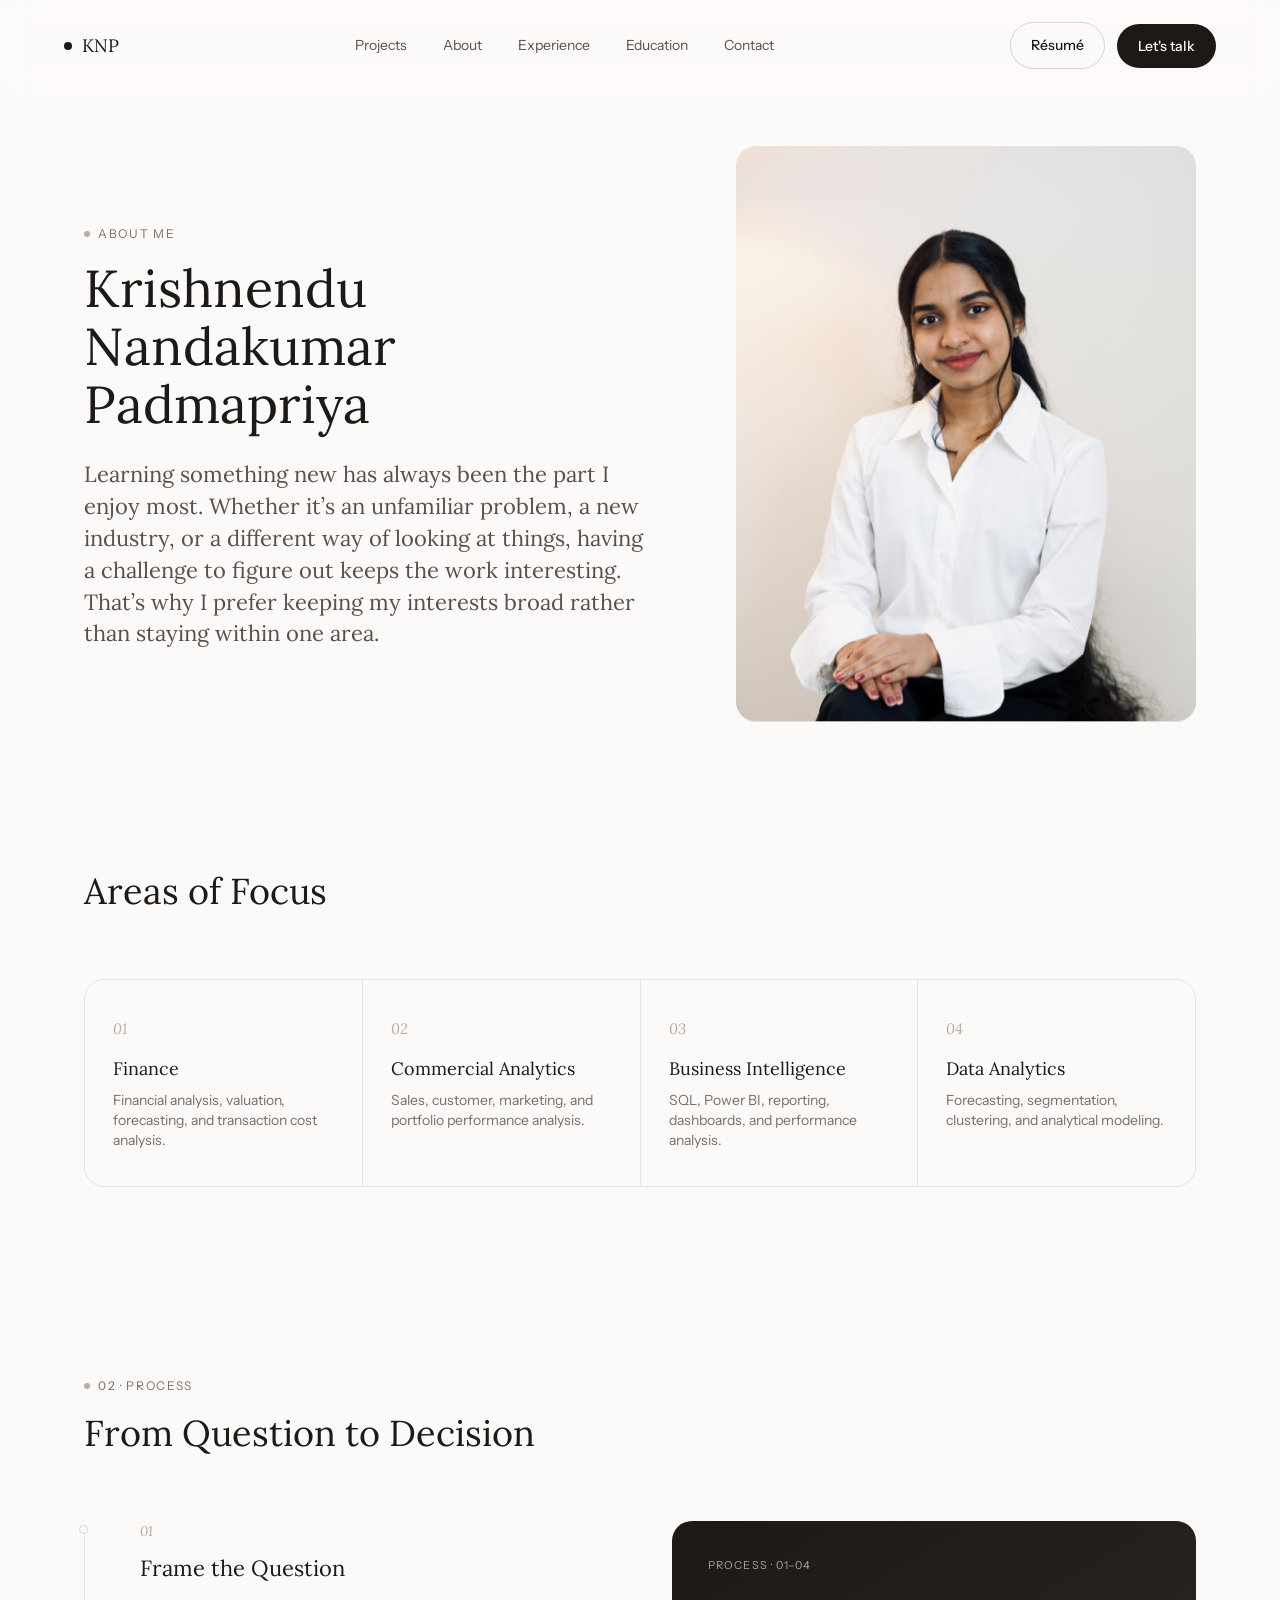
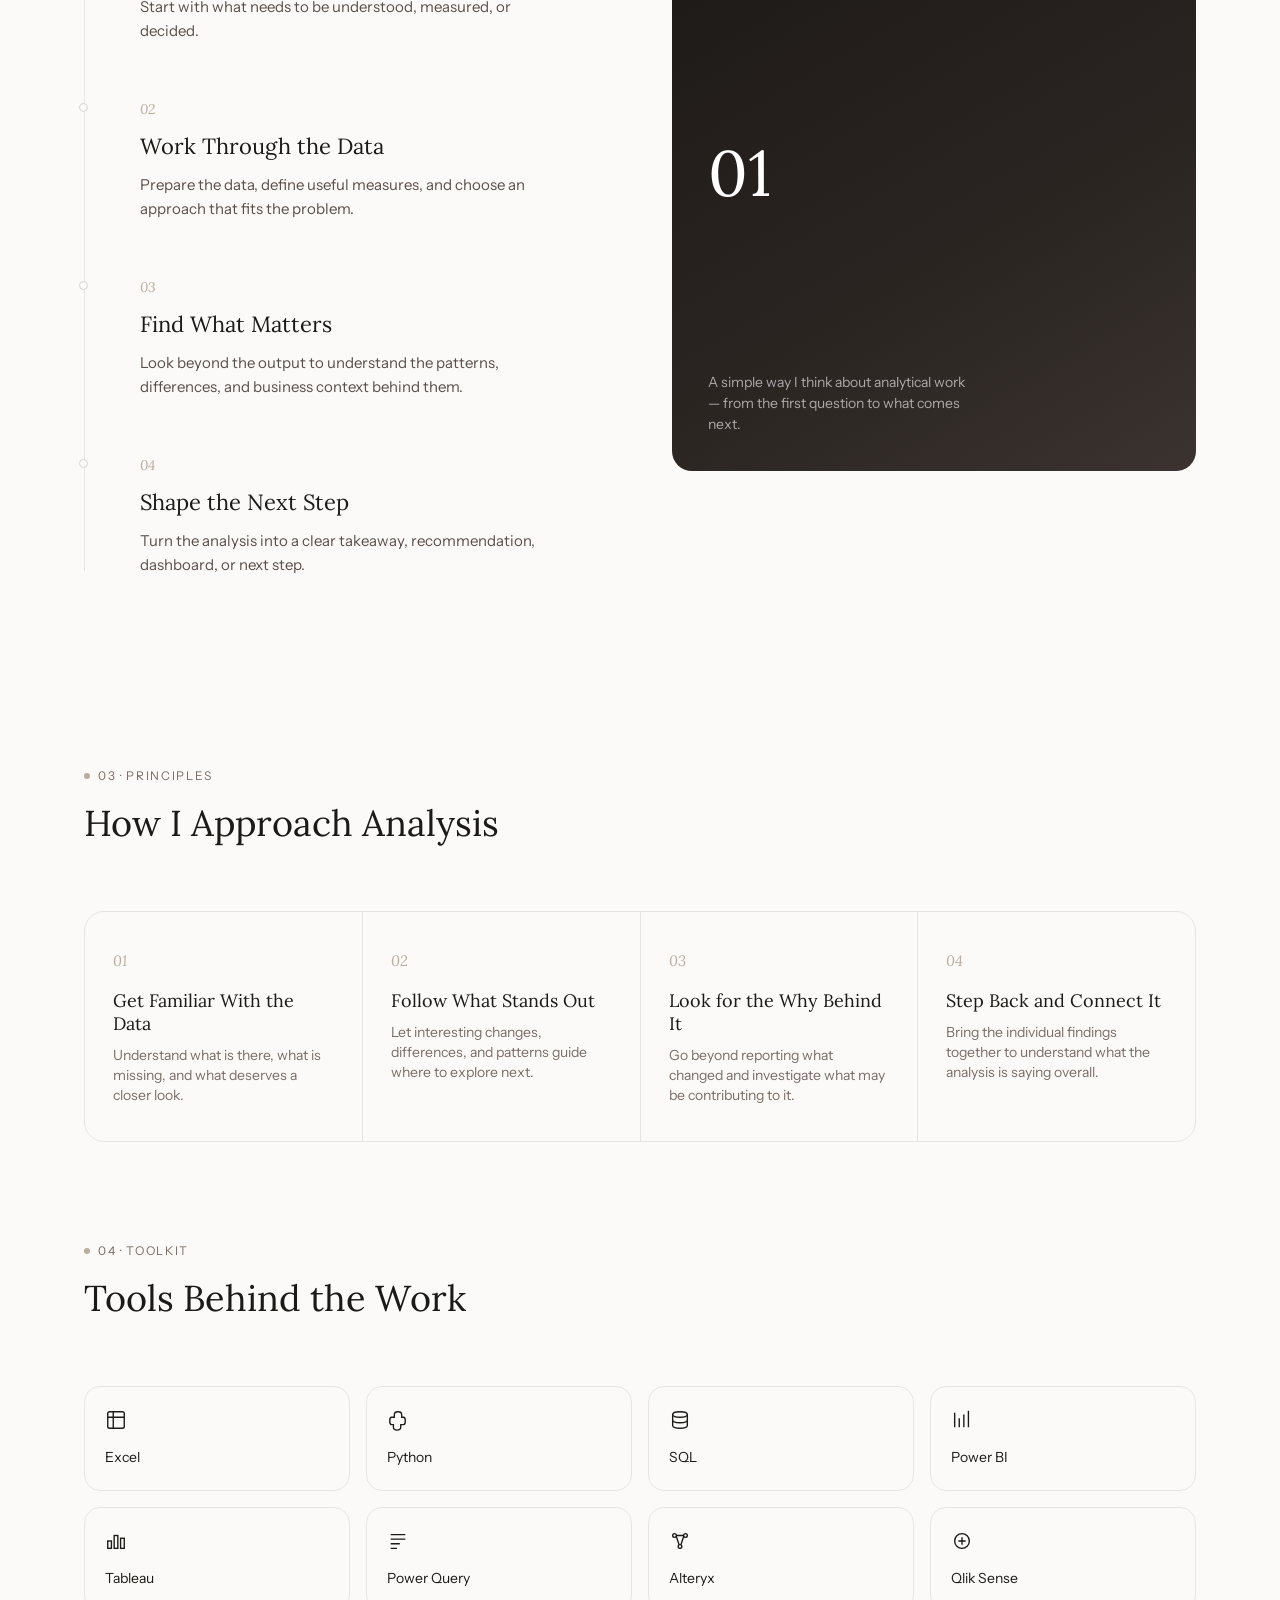
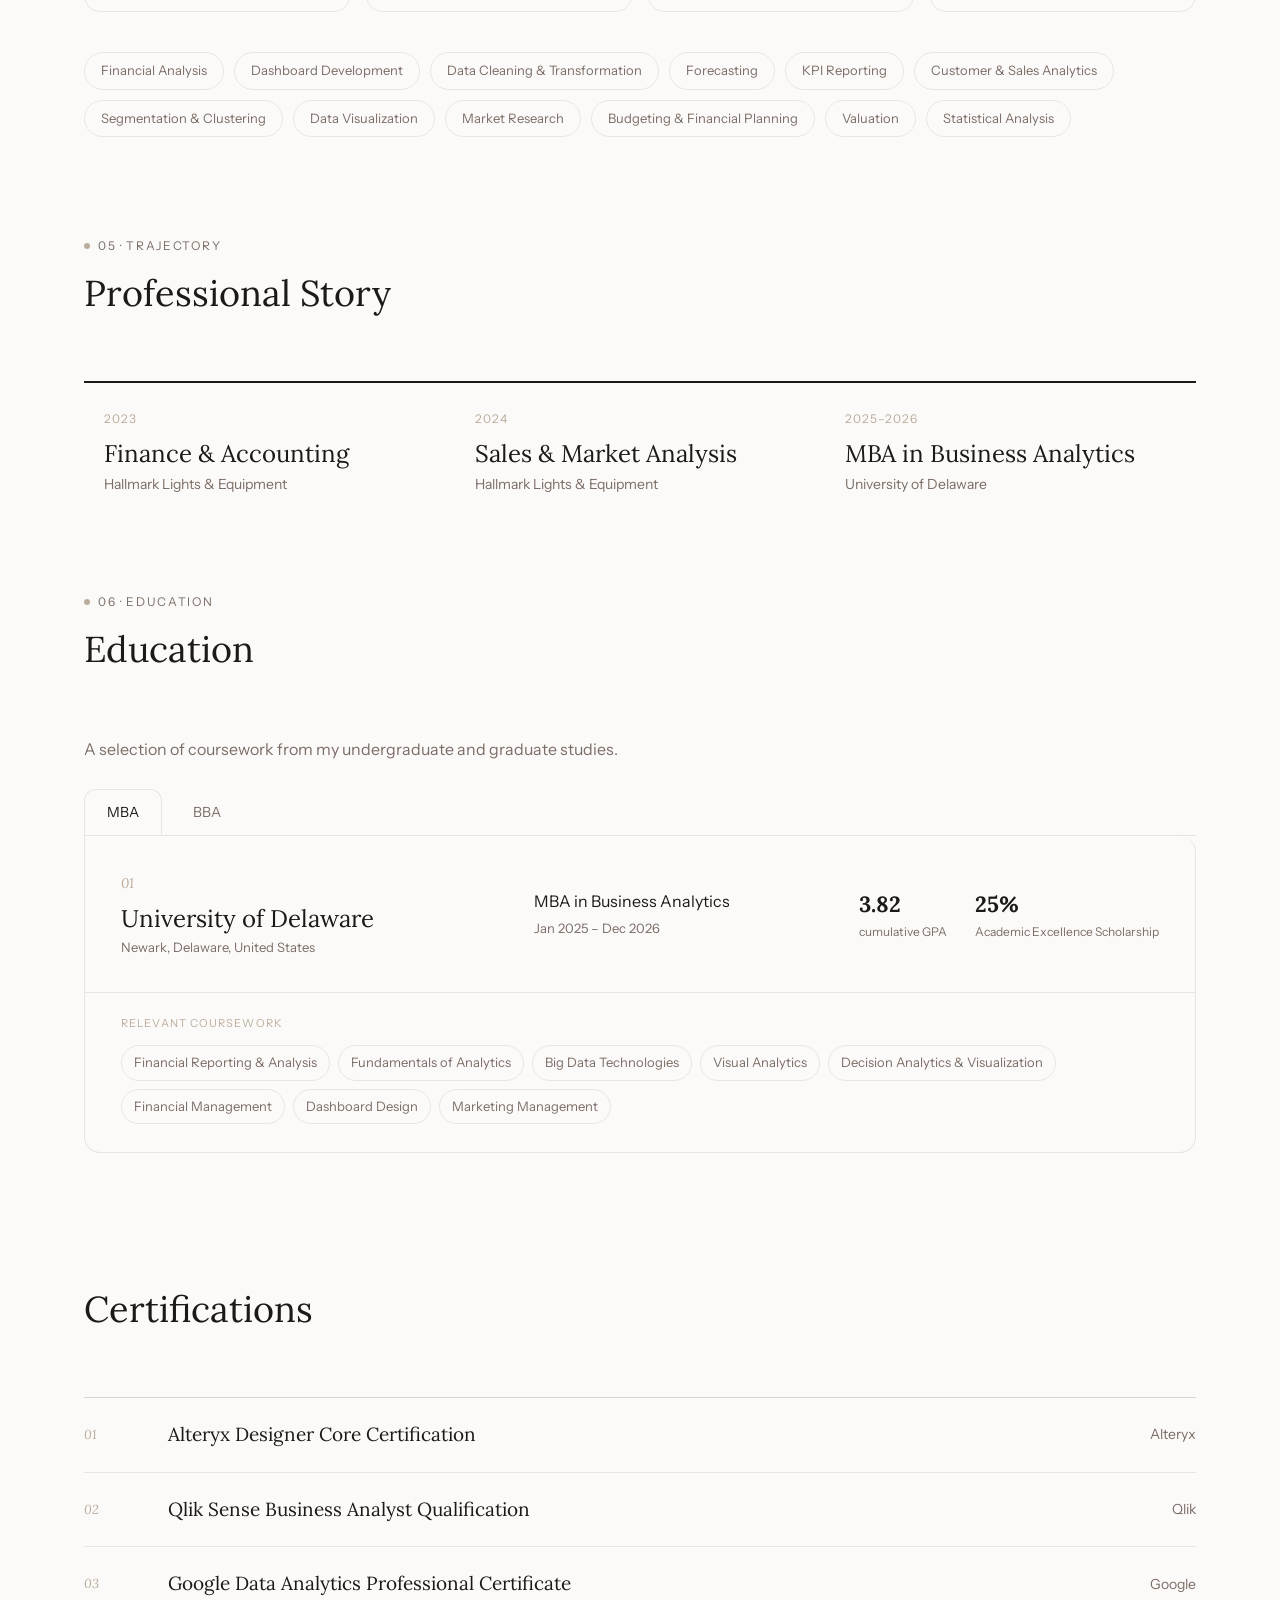
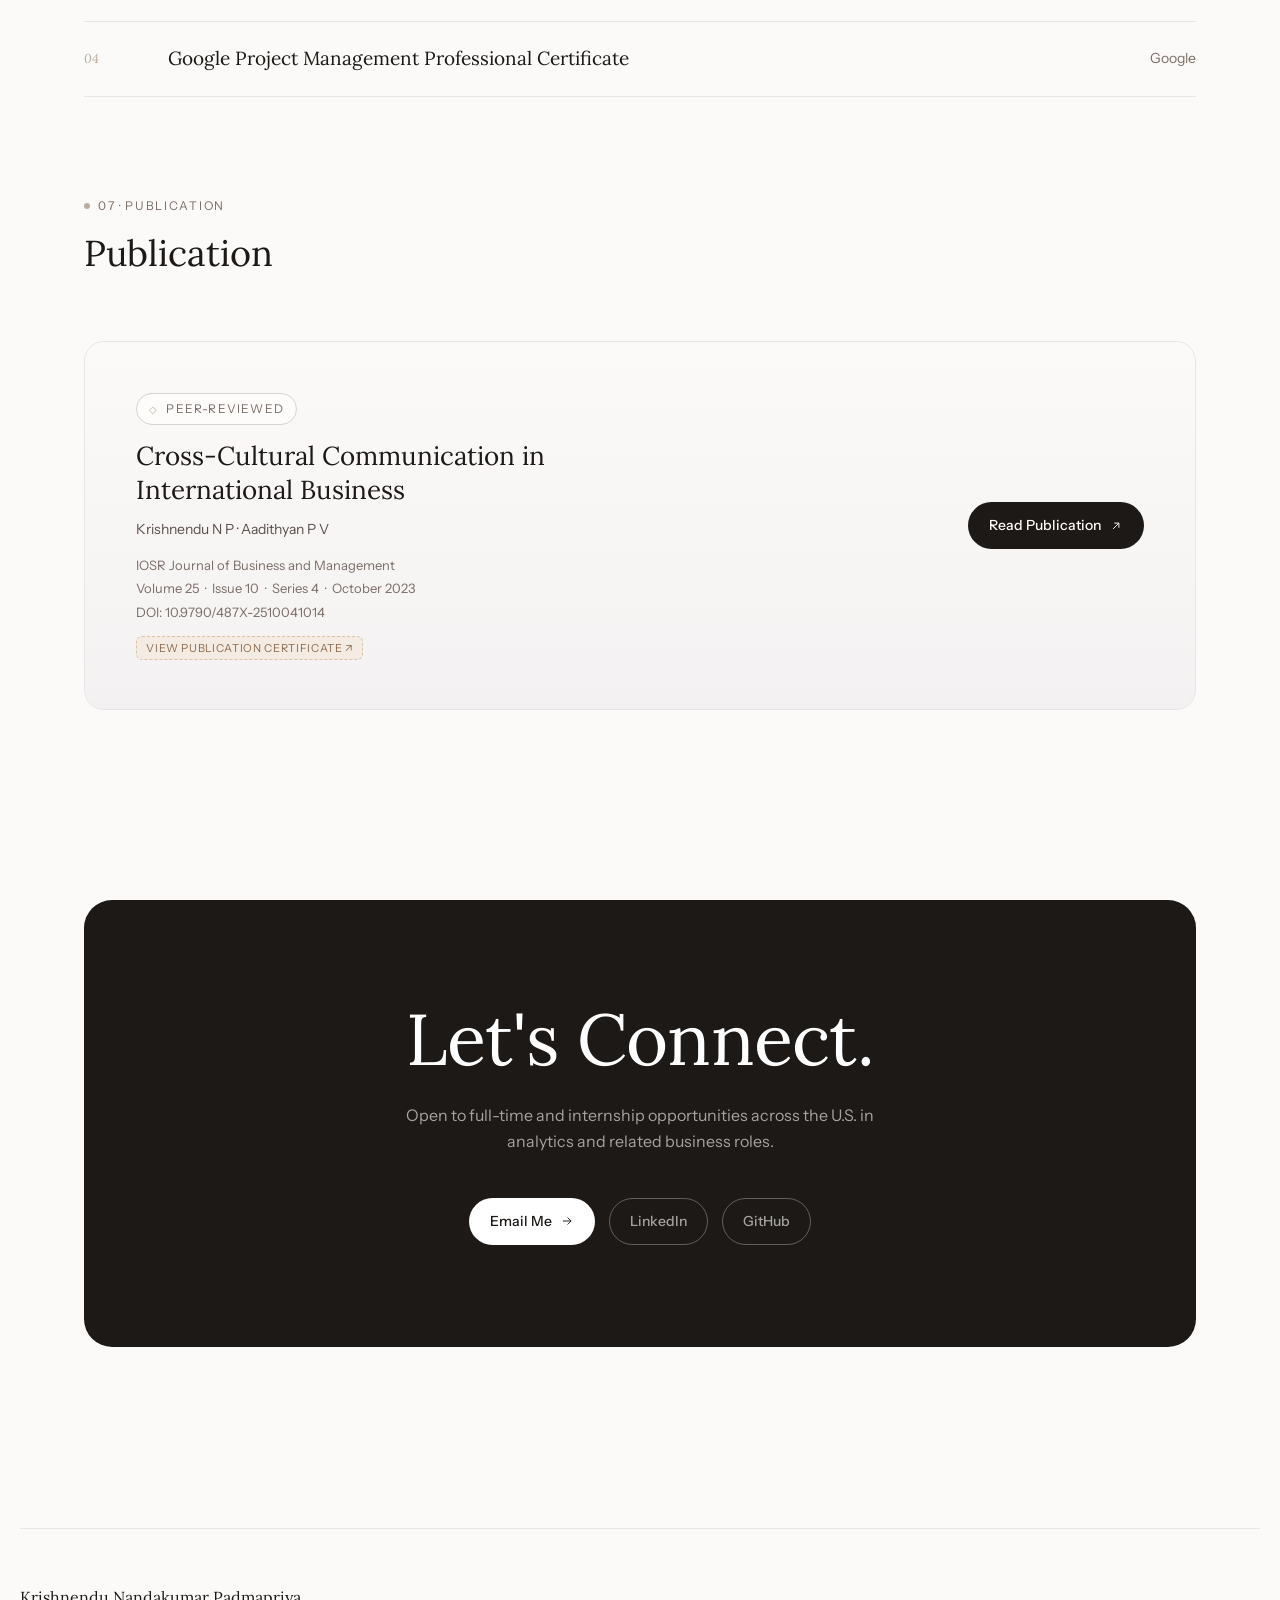
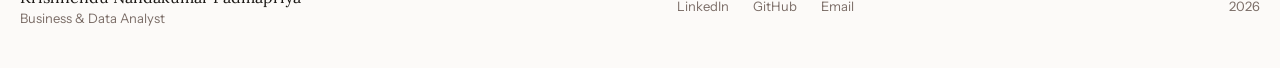
==== commit 2b68fca9: "updated portfolio" ====
--- a/about.html
+++ b/about.html
@@ -18,7 +18,7 @@
 <nav class="nav" id="nav">
   <a href="index.html" class="nav__mark"><span></span>KNP</a>
   <div class="nav__links">
-    <a href="index.html#work">Work</a>
+    <a href="index.html#work">Projects</a>
     <a href="about.html">About</a>
     <a href="index.html#experience">Experience</a>
     <a href="index.html#education">Education</a>
--- a/assets/css/styles.css
+++ b/assets/css/styles.css
@@ -2551,6 +2551,216 @@
   background:var(--surface);
 }
 
+/* ============================================================
+   PROJECT — KEY FINDINGS
+   Single-column editorial layout
+   ============================================================ */
+
+.case-findings__list{
+  display:flex;
+  flex-direction:column;
+  margin-top:8px;
+
+  border-top:none;
+}
+
+
+/* ============================================================
+   FINDING
+   ============================================================ */
+
+.case-finding{
+  display:grid;
+  grid-template-columns:180px 1fr;
+  gap:48px;
+
+  padding:34px 0;
+
+  border-bottom:1px solid var(--border);
+  background:transparent;
+
+  transition:
+    background .3s ease,
+    padding-left .35s var(--ease);
+}
+
+
+/* ============================================================
+   KEY STAT
+   ============================================================ */
+
+.case-finding__stat{
+  padding-top:4px;
+}
+
+.case-finding__stat strong{
+  display:block;
+
+  font-family:var(--font-display);
+  font-size:34px;
+  font-weight:400;
+  line-height:1.05;
+
+  color:var(--text-primary);
+}
+
+.case-finding__stat span{
+  display:block;
+
+  margin-top:8px;
+
+  font-family:var(--font-ui);
+  font-size:11px;
+  line-height:16px;
+
+  letter-spacing:.08em;
+  text-transform:uppercase;
+
+  color:var(--text-secondary);
+}
+
+
+/* ============================================================
+   FINDING CONTENT
+   ============================================================ */
+
+.case-finding__content{
+  max-width:720px;
+}
+
+.case-finding__num{
+  display:block;
+
+  margin-bottom:8px;
+
+  font-family:var(--font-display);
+  font-style:italic;
+  font-size:12px;
+
+  color:var(--text-secondary);
+}
+
+.case-finding h3{
+  margin:0;
+
+  font-family:var(--font-display);
+  font-size:22px;
+  font-weight:400;
+  line-height:1.3;
+
+  color:var(--text-primary);
+}
+
+.case-finding p{
+  margin-top:10px;
+
+  font-family:var(--font-ui);
+  font-size:14px;
+  line-height:22px;
+
+  color:var(--text-support);
+}
+
+.case-finding p strong{
+  font-weight:500;
+  color:var(--text-primary);
+}
+
+
+/* ============================================================
+   PRIMARY FINDING
+   ============================================================ */
+
+.case-finding--primary{
+  grid-template-columns:260px 1fr;
+
+  padding:48px 0;
+
+  background:linear-gradient(
+    90deg,
+    #F4ECE2 0%,
+    transparent 72%
+  );
+}
+
+.case-finding--primary .case-finding__stat strong{
+  font-size:58px;
+}
+
+.case-finding--primary .case-finding__stat span{
+  font-size:12px;
+}
+
+.case-finding--primary .case-finding__content h3{
+  font-size:28px;
+}
+
+.case-finding--primary .case-finding__content p{
+  max-width:680px;
+}
+
+
+/* ============================================================
+   SUBTLE HOVER
+   ============================================================ */
+
+.case-finding:hover{
+  padding-left:8px;
+}
+
+
+/* ============================================================
+   TABLET
+   ============================================================ */
+
+@media (max-width:760px){
+
+  .case-finding,
+  .case-finding--primary{
+    grid-template-columns:1fr;
+    gap:18px;
+  }
+
+  .case-finding--primary .case-finding__stat strong{
+    font-size:48px;
+  }
+
+  .case-finding--primary .case-finding__content h3{
+    font-size:24px;
+  }
+
+}
+
+
+/* ============================================================
+   MOBILE
+   ============================================================ */
+
+@media (max-width:520px){
+
+  .case-finding,
+  .case-finding--primary{
+    padding:26px 0;
+  }
+
+  .case-finding--primary{
+    padding:34px 0;
+  }
+
+  .case-finding__stat strong{
+    font-size:30px;
+  }
+
+  .case-finding h3{
+    font-size:20px;
+  }
+
+  .case-finding p{
+    font-size:13px;
+    line-height:20px;
+  }
+
+}
 
 /* ============================================================
    TABLET / MOBILE
@@ -3287,3 +3497,706 @@
   }
 
 }
+
+/* Business context — question */
+.case-business-question{
+  color:#5B4F4B !important;
+  font-style:normal;
+  font-weight:500;
+}
+
+/* ============================================================
+   FINAL KEY FINDINGS LAYOUT OVERRIDE
+   ============================================================ */
+
+.case-block.case-findings .case-findings__list{
+  display:flex;
+  flex-direction:column;
+  width:100%;
+  margin-top:8px;
+  border-top:none;
+}
+
+.case-block.case-findings .case-finding,
+.case-block.case-findings .case-finding--primary{
+  display:grid;
+  grid-template-columns:180px minmax(0,1fr);
+  gap:48px;
+
+  min-height:0;
+  width:100%;
+
+  padding:34px 0;
+
+  border:0;
+  border-bottom:1px solid var(--border);
+
+  background:transparent;
+  box-shadow:none;
+}
+
+.case-block.case-findings .case-finding--primary{
+  grid-template-columns:180px minmax(0,1fr);
+  padding:38px 0;
+  background:transparent;
+}
+
+.case-block.case-findings .case-finding__stat{
+  display:block;
+  width:100%;
+  min-width:0;
+  padding-top:4px;
+}
+
+.case-block.case-findings .case-finding__stat strong{
+  display:block;
+  margin:0;
+
+  font-family:var(--font-display);
+  font-size:24px;
+  font-weight:400;
+  line-height:1.05;
+
+  color:var(--text-primary);
+}
+
+.case-block.case-findings .case-finding--primary .case-finding__stat strong{
+  font: size 20px;
+}
+
+.case-block.case-findings .case-finding__stat span{
+  display:block;
+  margin-top:8px;
+
+  font-family:var(--font-ui);
+  font-size:11px;
+  line-height:16px;
+
+  letter-spacing:.08em;
+  text-transform:uppercase;
+
+  color:var(--text-secondary);
+}
+
+.case-block.case-findings .case-finding__content{
+  display:block;
+  min-width:0;
+  max-width:720px;
+}
+
+.case-block.case-findings .case-finding__num{
+  display:block;
+  margin:0 0 8px;
+
+  font-family:var(--font-display);
+  font-style:italic;
+  font-size:12px;
+
+  color:var(--text-secondary);
+}
+
+.case-block.case-findings .case-finding h3{
+  margin:0;
+
+  font-family:var(--font-display);
+  font-size:19px;
+  font-weight:400;
+  line-height:1.3;
+
+  color:var(--text-primary);
+}
+
+.case-block.case-findings .case-finding--primary h3{
+  font-size:19px;
+}
+
+.case-block.case-findings .case-finding p{
+  margin-top:10px;
+
+  font-family:var(--font-ui);
+  font-size:14px;
+  line-height:22px;
+
+  color:var(--text-support);
+}
+
+.case-block.case-findings .case-finding p strong{
+  font-weight:500;
+  color:var(--text-primary);
+}
+
+.case-block.case-findings .case-finding:hover{
+  padding-left:8px;
+  background:transparent;
+}
+
+
+/* TABLET */
+@media (max-width:760px){
+
+  .case-block.case-findings .case-finding,
+  .case-block.case-findings .case-finding--primary{
+    grid-template-columns:1fr;
+    gap:18px;
+    padding:32px 0;
+  }
+
+  .case-block.case-findings .case-finding--primary{
+    padding:38px 0;
+  }
+
+  .case-block.case-findings .case-finding--primary .case-finding__stat strong{
+    font-size:48px;
+  }
+
+  .case-block.case-findings .case-finding--primary h3{
+    font-size:24px;
+  }
+
+}
+
+
+/* MOBILE */
+@media (max-width:520px){
+
+  .case-block.case-findings .case-finding,
+  .case-block.case-findings .case-finding--primary{
+    padding:26px 0;
+  }
+
+  .case-block.case-findings .case-finding--primary{
+    padding:32px 0;
+  }
+
+  .case-block.case-findings .case-finding__stat strong{
+    font-size:30px;
+  }
+
+  .case-block.case-findings .case-finding h3{
+    font-size:20px;
+  }
+
+  .case-block.case-findings .case-finding p{
+    font-size:13px;
+    line-height:20px;
+  }
+
+}
+
+.case-block.case-findings .case-finding:last-child{
+  border-bottom:none;
+}
+
+
+/* ============================================================
+   PROJECT — EXPANDABLE RECOMMENDATIONS
+   ============================================================ */
+
+.case-block.case-recommendations{
+  padding-top:42px;
+  padding-bottom:42px;
+}
+
+.case-block.case-recommendations .case-recommendations__list{
+  margin:0;
+}
+
+.case-block.case-recommendations .case-recommendation{
+  border-bottom:1px solid var(--border);
+}
+
+.case-block.case-recommendations
+.case-recommendation:first-child{
+  border-top:1px solid var(--border);
+}
+
+.case-recommendation__trigger{
+  width:100%;
+  display:grid;
+  grid-template-columns:48px minmax(0,1fr) 28px;
+  align-items:center;
+  gap:18px;
+
+  padding:22px 0;
+
+  border:0;
+  background:transparent;
+
+  text-align:left;
+  color:var(--text-primary);
+
+  cursor:pointer;
+}
+
+.case-recommendation__num{
+  font-family:var(--font-display);
+  font-style:italic;
+  font-size:14px;
+  color:var(--text-secondary);
+}
+
+.case-recommendation__title{
+  font-family:var(--font-display);
+  font-size:21px;
+  font-weight:400;
+  line-height:1.35;
+}
+
+.case-recommendation__toggle{
+  display:flex;
+  align-items:center;
+  justify-content:center;
+
+  width:26px;
+  height:26px;
+
+  border:1px solid var(--border-strong);
+  border-radius:50%;
+
+  font-family:var(--font-ui);
+  font-size:16px;
+  font-weight:400;
+
+  color:var(--text-body);
+
+  transition:
+    transform .3s var(--ease),
+    background .3s ease,
+    border-color .3s ease;
+}
+
+.case-recommendation__trigger:hover
+.case-recommendation__toggle{
+  border-color:var(--text-primary);
+}
+
+.case-recommendation__details{
+  display:grid;
+  grid-template-rows:0fr;
+
+  transition:grid-template-rows .4s var(--ease-slow);
+}
+
+.case-recommendation__details p{
+  overflow:hidden;
+  margin:0;
+  padding-left:66px;
+  padding-right:50px;
+
+  font-family:var(--font-ui);
+  font-size:14px;
+  line-height:22px;
+
+  color:var(--text-support);
+
+  opacity:0;
+
+  transition:
+    opacity .25s ease,
+    padding-bottom .4s var(--ease-slow);
+}
+
+.case-recommendation.is-open
+.case-recommendation__details{
+  grid-template-rows:1fr;
+}
+
+.case-recommendation.is-open
+.case-recommendation__details p{
+  padding-bottom:24px;
+  opacity:1;
+}
+
+.case-recommendation.is-open
+.case-recommendation__toggle{
+  transform:rotate(45deg);
+  background:var(--surface);
+}
+
+
+/* mobile */
+
+@media (max-width:700px){
+
+  .case-recommendation__trigger{
+    grid-template-columns:34px minmax(0,1fr) 26px;
+    gap:12px;
+    padding:20px 0;
+  }
+
+  .case-recommendation__title{
+    font-size:19px;
+  }
+
+  .case-recommendation__details p{
+    padding-left:46px;
+    padding-right:36px;
+    font-size:13px;
+    line-height:20px;
+  }
+
+}
+
+/* ============================================================
+   FINAL RECOMMENDATIONS OVERRIDE
+   ============================================================ */
+
+.case-block.case-recommendations .case-recommendations__list{
+  display:block;
+  margin:0;
+}
+
+.case-block.case-recommendations .case-recommendation{
+  display:block;
+  width:100%;
+  padding:0;
+  margin:0;
+
+  border:0;
+  border-bottom:1px solid var(--border);
+
+  background:transparent;
+}
+
+.case-block.case-recommendations .case-recommendation:first-child{
+  border-top:1px solid var(--border);
+}
+
+
+/* ROW */
+
+.case-block.case-recommendations .case-recommendation__trigger{
+  display:grid;
+  grid-template-columns:42px minmax(0, 1fr) 32px;
+  align-items:center;
+  gap:18px;
+
+  width:100%;
+  padding:24px 0;
+
+  border:0;
+  background:transparent;
+
+  text-align:left;
+  cursor:pointer;
+}
+
+
+/* NUMBER */
+
+.case-block.case-recommendations .case-recommendation__num{
+  font-family:var(--font-display);
+  font-style:italic;
+  font-size:13px;
+
+  color:var(--text-secondary);
+}
+
+
+/* TITLE */
+
+.case-block.case-recommendations .case-recommendation__title{
+  display:block;
+
+  font-family:var(--font-display);
+  font-size:21px;
+  font-weight:400;
+  line-height:1.35;
+
+  color:var(--text-primary);
+}
+
+
+/* PLUS */
+
+.case-block.case-recommendations .case-recommendation__toggle{
+  display:flex;
+  align-items:center;
+  justify-content:center;
+
+  width:28px;
+  height:28px;
+
+  border:1px solid var(--border-strong);
+  border-radius:50%;
+
+  font-size:16px;
+  line-height:1;
+
+  color:var(--text-body);
+}
+
+
+/* EXPANDED TEXT */
+
+.case-block.case-recommendations .case-recommendation__details{
+  display:grid;
+  grid-template-rows:0fr;
+
+  transition:grid-template-rows .4s var(--ease-slow);
+}
+
+.case-block.case-recommendations .case-recommendation__details p{
+  overflow:hidden;
+
+  margin:0;
+  padding:0 50px 0 60px;
+
+  max-width:800px;
+
+  font-family:var(--font-ui);
+  font-size:14px;
+  line-height:22px;
+
+  color:var(--text-support);
+
+  opacity:0;
+
+  transition:
+    opacity .25s ease,
+    padding-bottom .4s var(--ease-slow);
+}
+
+
+/* OPEN */
+
+.case-block.case-recommendations
+.case-recommendation.is-open
+.case-recommendation__details{
+  grid-template-rows:1fr;
+}
+
+.case-block.case-recommendations
+.case-recommendation.is-open
+.case-recommendation__details p{
+  padding-bottom:24px;
+  opacity:1;
+}
+
+.case-block.case-recommendations
+.case-recommendation.is-open
+.case-recommendation__toggle{
+  transform:rotate(45deg);
+}
+
+
+/* MOBILE */
+
+@media (max-width:700px){
+
+  .case-block.case-recommendations .case-recommendation__trigger{
+    grid-template-columns:30px minmax(0,1fr) 28px;
+    gap:12px;
+    padding:20px 0;
+  }
+
+  .case-block.case-recommendations .case-recommendation__title{
+    font-size:18px;
+  }
+
+  .case-block.case-recommendations .case-recommendation__details p{
+    padding-left:42px;
+    padding-right:36px;
+    font-size:13px;
+    line-height:20px;
+  }
+
+}
+
+/* Remove line directly below Recommendations heading */
+.case-block.case-recommendations
+.case-recommendation:first-child{
+  border-top:none;
+}
+
+/* Remove line after final recommendation */
+.case-block.case-recommendations
+.case-recommendation:last-child{
+  border-bottom:none;
+}
+
+.case-block.case-recommendations .case-recommendation__title{
+  font-size:19px;
+  line-height:1.35;
+}
+
+/* ============================================================
+   PROJECT — SCOPE & LIMITATIONS
+   Reflective single-column treatment
+   ============================================================ */
+
+.case-block.case-scope{
+  padding-top:48px;
+  padding-bottom:48px;
+}
+
+.case-block.case-scope .case-scope__body{
+  padding-left:60px;
+  max-width:820px;
+}
+
+.case-block.case-scope .case-scope__body p{
+  margin:0;
+
+  padding-left:22px;
+  border-left:1px solid var(--border-strong);
+
+  font-family:var(--font-ui);
+  font-size:14px;
+  line-height:22px;
+
+  color:var(--text-support);
+}
+
+
+/* mobile */
+
+@media (max-width:700px){
+
+  .case-block.case-scope .case-scope__body{
+    padding-left:0;
+  }
+
+  .case-block.case-scope .case-scope__body p{
+    padding-left:16px;
+    font-size:13px;
+    line-height:21px;
+  }
+
+}
+
+/* ============================================================
+   PROJECT — TOOLS & METHODS
+   Category tabs
+   ============================================================ */
+
+.case-block.case-tools{
+  padding-top:48px;
+  padding-bottom:48px;
+}
+
+.case-tools__tabs{
+  display:flex;
+  gap:8px;
+
+  margin-top:8px;
+
+  border-bottom:1px solid var(--border);
+
+  overflow-x:auto;
+  scrollbar-width:none;
+}
+
+.case-tools__tabs::-webkit-scrollbar{
+  display:none;
+}
+
+.case-tools__tab{
+  flex:none;
+
+  appearance:none;
+
+  border:1px solid transparent;
+  border-bottom:none;
+
+  background:transparent;
+
+  font-family:var(--font-ui);
+  font-size:13px;
+  line-height:20px;
+
+  color:var(--text-support);
+
+  padding:11px 18px;
+
+  border-radius:12px 12px 0 0;
+
+  cursor:pointer;
+
+  transition:
+    color .3s ease,
+    background .3s ease,
+    border-color .3s ease;
+}
+
+.case-tools__tab:hover{
+  color:var(--text-primary);
+}
+
+.case-tools__tab.is-active{
+  color:var(--text-primary);
+  background:var(--bg);
+  border-color:var(--border);
+}
+
+
+/* ============================================================
+   PANELS
+   ============================================================ */
+
+.case-tools__panel{
+  display:none;
+
+  padding:24px 0 4px;
+
+  border:none;
+  border-radius:0;
+}
+
+.case-tools__panel.is-active{
+  display:block;
+}
+
+.case-tools__items{
+  display:flex;
+  flex-wrap:wrap;
+  gap:8px;
+
+  padding:0 22px 20px;
+}
+
+.case-tools__items span{
+  display:inline-flex;
+  align-items:center;
+
+  padding:8px 14px;
+
+  border:1px solid var(--border);
+  border-radius:100px;
+
+  font-family:var(--font-ui);
+  font-size:13px;
+  line-height:1;
+
+  color:var(--text-body);
+
+  background:transparent;
+}
+
+/* Reduce space between Key Findings and Recommendations */
+.case-block.case-findings{
+  padding-bottom:20px;
+}
+
+.case-block.case-recommendations{
+  padding-top:34px;
+}
+
+/* Reduce space between Recommendations and Scope & Limitations */
+
+.case-block.case-recommendations{
+  padding-bottom:20px;
+}
+
+.case-block.case-scope{
+  padding-top:34px;
+}
+
+/* Align Analysis heading/text with other narrow case sections */
+.case-block--visuals > .wrap--narrow{
+  transform:translateX(-60px);
+}
+
+
+
+
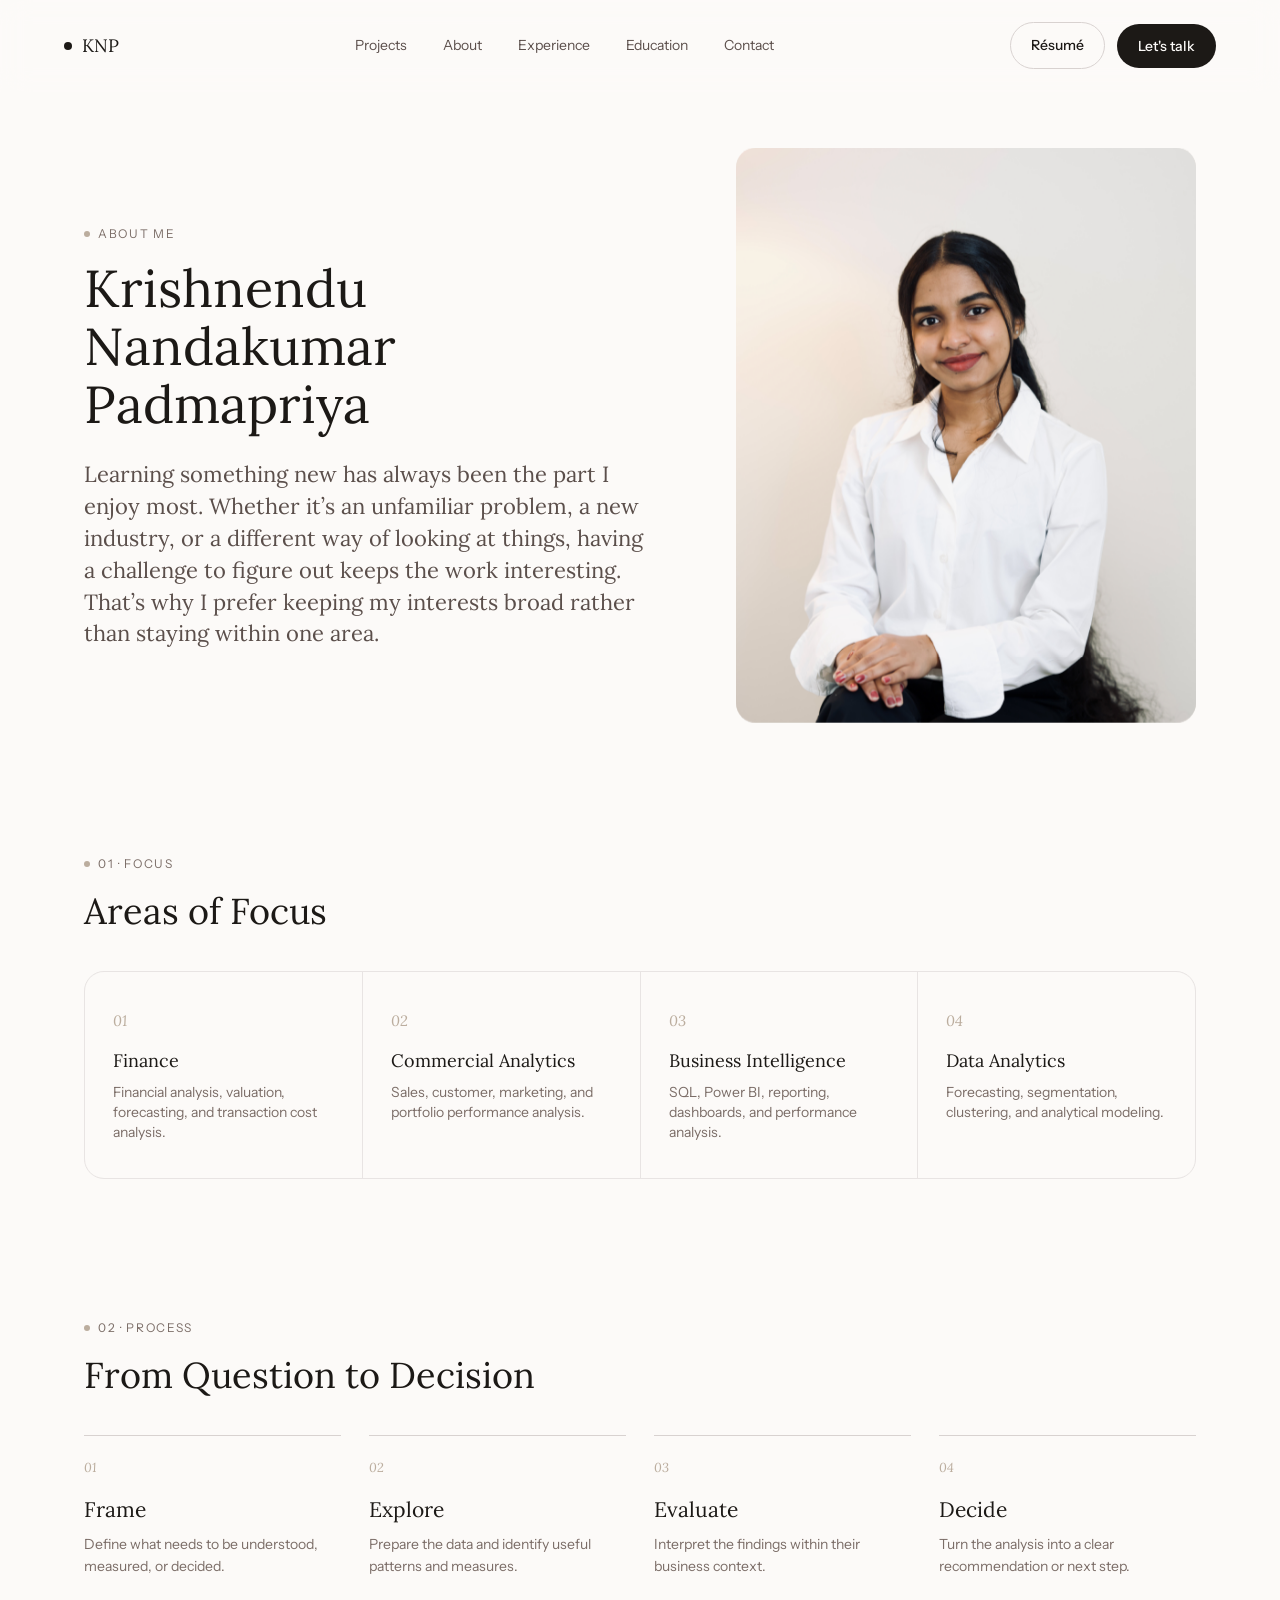
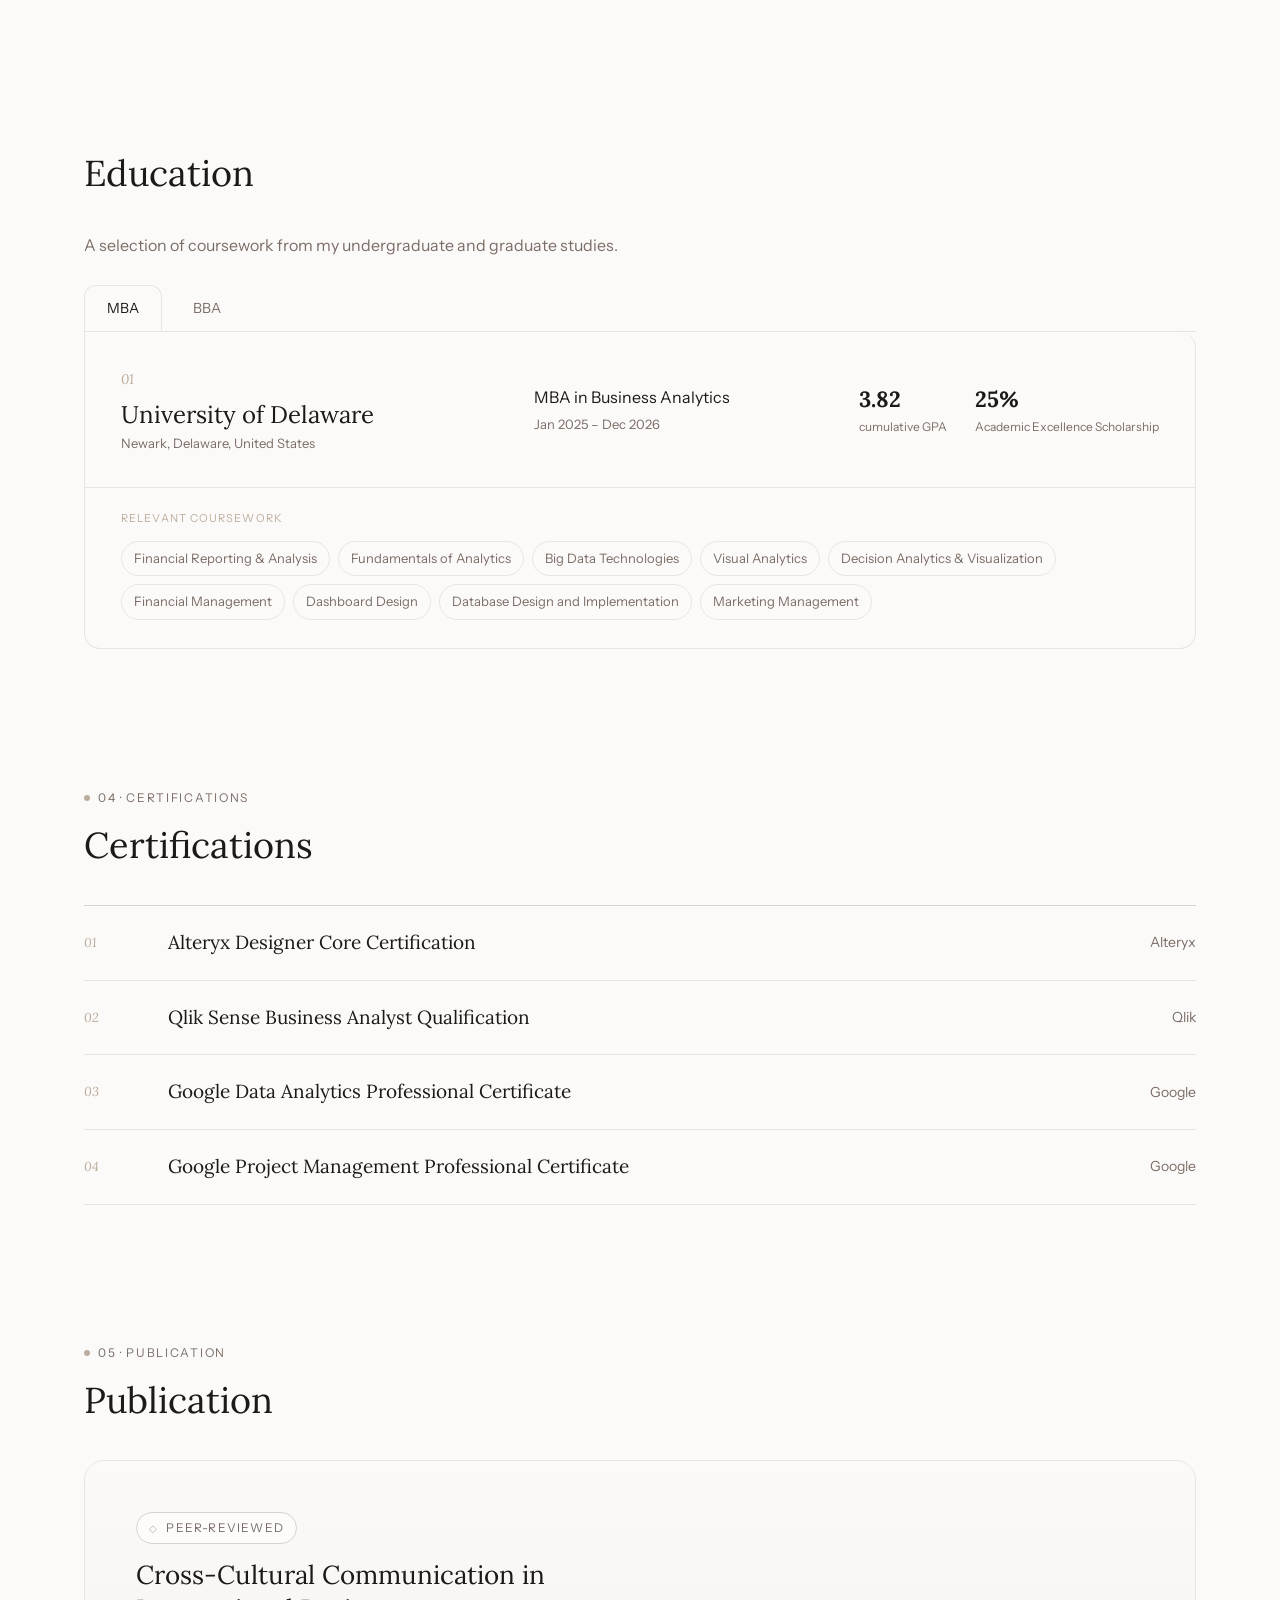
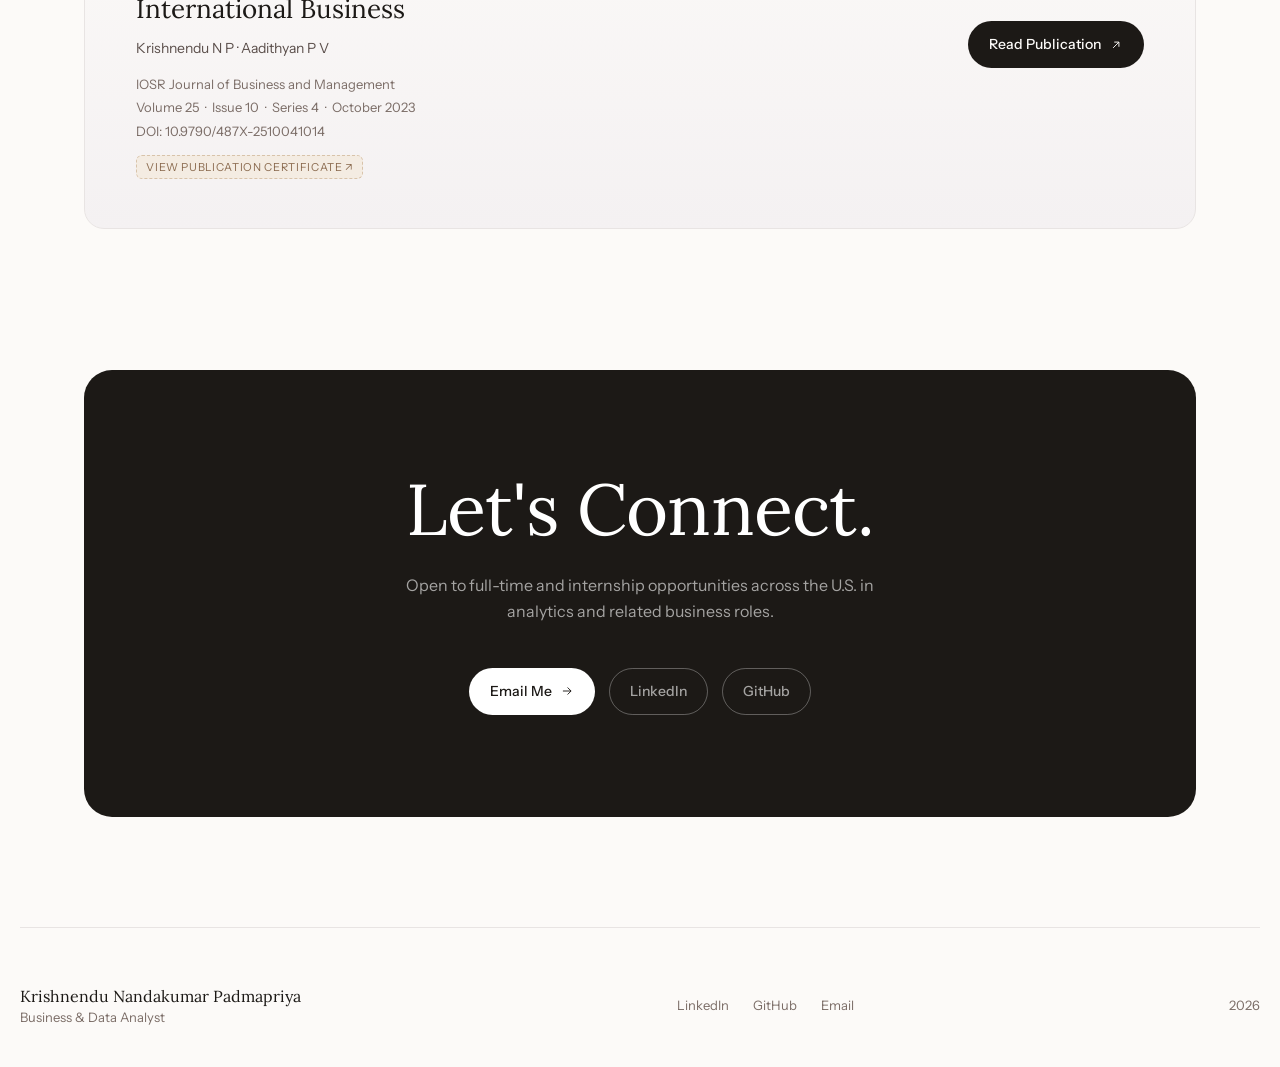
==== commit 5e6f2df8: "Update portfolio experience, about page and resume" ====
--- a/about.html
+++ b/about.html
@@ -102,210 +102,66 @@
   </div>
 </section>
 
-<!-- ============================================================
-     MY APPROACH
+
+<!-- ============================================================
+     02 · FROM QUESTION TO DECISION
      ============================================================ -->
 <section class="approach section" id="approach">
   <div class="wrap">
+
     <div class="section-head">
       <div>
         <div class="eyebrow" data-reveal>02 · Process</div>
-        <h2 data-reveal data-reveal-delay="1">From Question to Decision</h2>
-      </div>
-    </div>
-
-    <div class="approach__body">
-      <div class="approach__list" id="approachList">
-        <div class="approach__rail"><div class="approach__rail-fill" id="approachFill"></div></div>
-
-        <div class="approach-step" data-step>
-          <span class="num">01</span>
-          <h3>Frame the Question</h3>
-          <p>Start with what needs to be understood, measured, or decided.</p>
-        </div>
-        <div class="approach-step" data-step>
-          <span class="num">02</span>
-          <h3>Work Through the Data</h3>
-          <p>Prepare the data, define useful measures, and choose an approach that fits the problem.</p>
-        </div>
-        <div class="approach-step" data-step>
-          <span class="num">03</span>
-          <h3>Find What Matters</h3>
-          <p>Look beyond the output to understand the patterns, differences, and business context behind them.</p>
-        </div>
-        <div class="approach-step" data-step>
-          <span class="num">04</span>
-          <h3>Shape the Next Step</h3>
-          <p>Turn the analysis into a clear takeaway, recommendation, dashboard, or next step.</p>
-        </div>
-      </div>
-
-      <div class="approach__visual">
-        <span class="tag">Process · 01–04</span>
-        <span class="big" id="approachBig">01</span>
-        <span class="cap">A simple way I think about analytical work — from the first question to what comes next.</span>
-      </div>
-    </div>
+        <h2 data-reveal data-reveal-delay="1">
+          From Question to Decision
+        </h2>
+      </div>
+    </div>
+
+    <div class="approach-simple" data-reveal data-reveal-delay="1">
+
+      <div class="approach-simple__step">
+        <span class="approach-simple__num">01</span>
+        <h3>Frame</h3>
+        <p>Define what needs to be understood, measured, or decided.</p>
+      </div>
+
+      <div class="approach-simple__step">
+        <span class="approach-simple__num">02</span>
+        <h3>Explore</h3>
+        <p>Prepare the data and identify useful patterns and measures.</p>
+      </div>
+
+      <div class="approach-simple__step">
+        <span class="approach-simple__num">03</span>
+        <h3>Evaluate</h3>
+        <p>Interpret the findings within their business context.</p>
+      </div>
+
+      <div class="approach-simple__step">
+        <span class="approach-simple__num">04</span>
+        <h3>Decide</h3>
+        <p>Turn the analysis into a clear recommendation or next step.</p>
+      </div>
+
+    </div>
+
   </div>
 </section>
 
-<!-- ============================================================
-     ANALYTICAL PRINCIPLES
-     ============================================================ -->
-<section class="section section--tight" id="principles">
+
+<!-- ============================================================
+     06 · EDUCATION
+     ============================================================ -->
+<section class="section section--tight" id="education">
+
   <div class="wrap">
+
     <div class="section-head">
       <div>
-        <div class="eyebrow" data-reveal>03 · Principles</div>
-        <h2 data-reveal data-reveal-delay="1">How I Approach Analysis</h2>
-      </div>
-    </div>
-    <div class="principles-grid" data-reveal>
-      <div class="principle">
-        <span class="num">01</span>
-        <h3>Get Familiar With the Data</h3>
-        <p>Understand what is there, what is missing, and what deserves a closer look.</p>
-      </div>
-      <div class="principle">
-        <span class="num">02</span>
-        <h3>Follow What Stands Out</h3>
-        <p>Let interesting changes, differences, and patterns guide where to explore next.</p>
-      </div>
-      <div class="principle">
-        <span class="num">03</span>
-        <h3>Look for the Why Behind It</h3>
-        <p>Go beyond reporting what changed and investigate what may be contributing to it.</p>
-      </div>
-      <div class="principle">
-        <span class="num">04</span>
-        <h3>Step Back and Connect It</h3>
-        <p>Bring the individual findings together to understand what the analysis is saying overall.</p>
-      </div>
-    </div>
-  </div>
-</section>
-
-<!-- ============================================================
-     TOOLS BEHIND THE WORK
-     ============================================================ -->
-<section class="section section--tight" id="tools">
-  <div class="wrap">
-    <div class="section-head">
-      <div>
-        <div class="eyebrow" data-reveal>04 · Toolkit</div>
-        <h2 data-reveal data-reveal-delay="1">Tools Behind the Work</h2>
-      </div>
-    </div>
-
-    <div class="tools-grid" data-reveal>
-      <div class="tool-chip">
-        <svg viewBox="0 0 24 24" fill="none" stroke-width="1.5"><rect x="3" y="3" width="18" height="18" rx="2"/><path d="M3 9h18M9 3v18"/></svg>
-        <span>Excel</span>
-      </div>
-      <div class="tool-chip">
-        <svg viewBox="0 0 24 24" fill="none" stroke-width="1.5"><path d="M12 3c-4 0-4 3-4 3v3H5s-2 0-2 4 2 4 2 4h2v3s0 3 4 3 4-3 4-3v-3h3s2 0 2-4-2-4-2-4h-2V6s0-3-4-3z"/></svg>
-        <span>Python</span>
-      </div>
-      <div class="tool-chip">
-        <svg viewBox="0 0 24 24" fill="none" stroke-width="1.5"><ellipse cx="12" cy="6" rx="8" ry="3"/><path d="M4 6v6c0 1.7 3.6 3 8 3s8-1.3 8-3V6M4 12v6c0 1.7 3.6 3 8 3s8-1.3 8-3v-6"/></svg>
-        <span>SQL</span>
-      </div>
-      <div class="tool-chip">
-        <svg viewBox="0 0 24 24" fill="none" stroke-width="1.5"><path d="M4 20V4m5 16V10m5 10V6m5 14V2"/></svg>
-        <span>Power BI</span>
-      </div>
-      <div class="tool-chip">
-        <svg viewBox="0 0 24 24" fill="none" stroke-width="1.5"><rect x="3" y="12" width="4" height="8"/><rect x="10" y="6" width="4" height="14"/><rect x="17" y="9" width="4" height="11"/></svg>
-        <span>Tableau</span>
-      </div>
-      <div class="tool-chip">
-    <svg viewBox="0 0 24 24" fill="none" stroke-width="1.5">
-      <path d="M4 5h16M4 10h16M4 15h10M4 20h7"/>
-    </svg>
-    <span>Power Query</span>
-  </div>
-
-  <div class="tool-chip">
-    <svg viewBox="0 0 24 24" fill="none" stroke-width="1.5">
-      <circle cx="6" cy="6" r="2"/>
-      <circle cx="18" cy="6" r="2"/>
-      <circle cx="12" cy="18" r="2"/>
-      <path d="M8 7l3 9M16 7l-3 9M8 6h8"/>
-    </svg>
-    <span>Alteryx</span>
-  </div>
-
-  <div class="tool-chip">
-    <svg viewBox="0 0 24 24" fill="none" stroke-width="1.5">
-      <circle cx="12" cy="12" r="8"/>
-      <path d="M12 8v8M8 12h8"/>
-    </svg>
-    <span>Qlik Sense</span>
-  </div>
-    </div>
-
-   <div class="tools-extra" data-reveal data-reveal-delay="1">
-  <span>Financial Analysis</span>
-  <span>Dashboard Development</span>
-  <span>Data Cleaning &amp; Transformation</span>
-  <span>Forecasting</span>
-  <span>KPI Reporting</span>
-  <span>Customer &amp; Sales Analytics</span>
-  <span>Segmentation &amp; Clustering</span>
-  <span>Data Visualization</span>
-  <span>Market Research</span>
-  <span>Budgeting &amp; Financial Planning</span>
-  <span>Valuation</span>
-  <span>Statistical Analysis</span>
-</div>
-  </div>
-</section>
-
-<!-- ============================================================
-     PROFESSIONAL STORY
-     ============================================================ -->
-<section class="section section--tight" id="story">
-  <div class="wrap">
-    <div class="section-head">
-      <div>
-        <div class="eyebrow" data-reveal>05 · Trajectory</div>
-        <h2 data-reveal data-reveal-delay="1">Professional Story</h2>
-      </div>
-    </div>
-    <div class="story-line">
-
-  <div class="story-item" data-reveal-line>
-    <div class="year">2023</div>
-    <h4>Finance &amp; Accounting</h4>
-    <p>Hallmark Lights &amp; Equipment</p>
-  </div>
-
-  <div class="story-item" data-reveal-line>
-    <div class="year">2024</div>
-    <h4>Sales &amp; Market Analysis</h4>
-    <p>Hallmark Lights &amp; Equipment</p>
-  </div>
-
-  <div class="story-item" data-reveal-line>
-    <div class="year">2025–2026</div>
-    <h4>MBA in Business Analytics</h4>
-    <p>University of Delaware</p>
-  </div>
-</div>
-</section>
-
-<!-- ============================================================
-     06 · EDUCATION
-     ============================================================ -->
-<section class="section section--tight" id="education">
-
-  <div class="wrap">
-
-    <div class="section-head">
-      <div>
 
         <div class="eyebrow" data-reveal>
-          06 · Education
+          03 · Education
         </div>
 
         <h2 data-reveal data-reveal-delay="1">
@@ -457,12 +313,16 @@
           </span>
 
           <span>
-            Dashboard Design
-          </span>
-
-          <span>
-            Marketing Management
-          </span>
+  Dashboard Design
+</span>
+
+<span>
+  Database Design and Implementation
+</span>
+
+<span>
+  Marketing Management
+</span>
 
         </div>
 
@@ -594,7 +454,7 @@
 
     <div class="section-head">
       <div>
-        <div class="eyebrow" data-reveal>07 · Certifications</div>
+        <div class="eyebrow" data-reveal>04 · Certifications</div>
         <h2 data-reveal data-reveal-delay="1">Certifications</h2>
       </div>
     </div>
@@ -653,7 +513,7 @@
   <div class="wrap">
     <div class="section-head">
       <div>
-        <div class="eyebrow" data-reveal>07 · Publication</div>
+        <div class="eyebrow" data-reveal>05 · Publication</div>
         <h2 data-reveal data-reveal-delay="1">Publication</h2>
       </div>
     </div>
--- a/assets/css/styles.css
+++ b/assets/css/styles.css
@@ -4198,5 +4198,130 @@
 }
 
 
-
-
+/* Experience — remove divider before the next company */
+.exp-row:has(+ .exp-company) {
+  border-bottom: none;
+}
+
+
+/* ============================================================
+   ABOUT PAGE — SIMPLIFIED ANALYTICAL PROCESS
+   ============================================================ */
+
+.approach-simple{
+  display:grid;
+  grid-template-columns:repeat(4,minmax(0,1fr));
+  gap:28px;
+  margin-top:8px;
+}
+
+.approach-simple__step{
+  border-top:1px solid var(--border-strong);
+  padding-top:22px;
+}
+
+.approach-simple__num{
+  display:block;
+  margin-bottom:18px;
+  font-family:var(--font-display);
+  font-style:italic;
+  font-size:13px;
+  color:var(--text-secondary);
+}
+
+.approach-simple__step h3{
+  font-family:var(--font-display);
+  font-size:21px;
+  font-weight:400;
+  line-height:1.3;
+  color:var(--text-primary);
+}
+
+.approach-simple__step p{
+  margin-top:10px;
+  font-family:var(--font-ui);
+  font-size:14px;
+  line-height:22px;
+  color:var(--text-support);
+}
+
+/* Tablet */
+@media (max-width:900px){
+  .approach-simple{
+    grid-template-columns:repeat(2,minmax(0,1fr));
+    gap:32px 24px;
+  }
+}
+
+/* Mobile */
+@media (max-width:520px){
+  .approach-simple{
+    grid-template-columns:1fr;
+    gap:24px;
+  }
+
+  .approach-simple__step{
+    padding-top:16px;
+  }
+
+  .approach-simple__num{
+    margin-bottom:10px;
+  }
+}
+
+/* ============================================================
+   ABOUT PAGE — CONSISTENT SECTION SPACING
+   ============================================================ */
+
+/* Consistent vertical spacing for About page sections */
+body:has(.about-hero) main > section.section {
+  padding-top: 70px;
+  padding-bottom: 70px;
+}
+
+/* Remove extra spacing from section headings */
+body:has(.about-hero) main > section.section .section-head {
+  margin-bottom: 36px;
+}
+
+/* Keep the process layout compact */
+body:has(.about-hero) .approach-simple {
+  margin-top: 0;
+}
+
+/* Mobile */
+@media (max-width: 760px) {
+  body:has(.about-hero) main > section.section {
+    padding-top: 48px;
+    padding-bottom: 48px;
+  }
+
+  body:has(.about-hero) main > section.section .section-head {
+    margin-bottom: 28px;
+  }
+}
+
+
+/* Make hero eyebrow separators more visible */
+.hero__eyebrow-dot {
+  color: #5B4F4B;
+  font-weight: 700;
+  font-size: 20px;
+  padding: 0 3px;
+}
+
+/* Keep hero specializations on one line on desktop */
+@media (min-width: 1000px) {
+  .hero__sub {
+    font-size: 18px;
+    white-space: nowrap;
+    letter-spacing: -0.3px;
+  }
+}
+
+/* Allow natural wrapping on smaller screens */
+@media (max-width: 999px) {
+  .hero__sub {
+    white-space: normal;
+  }
+}
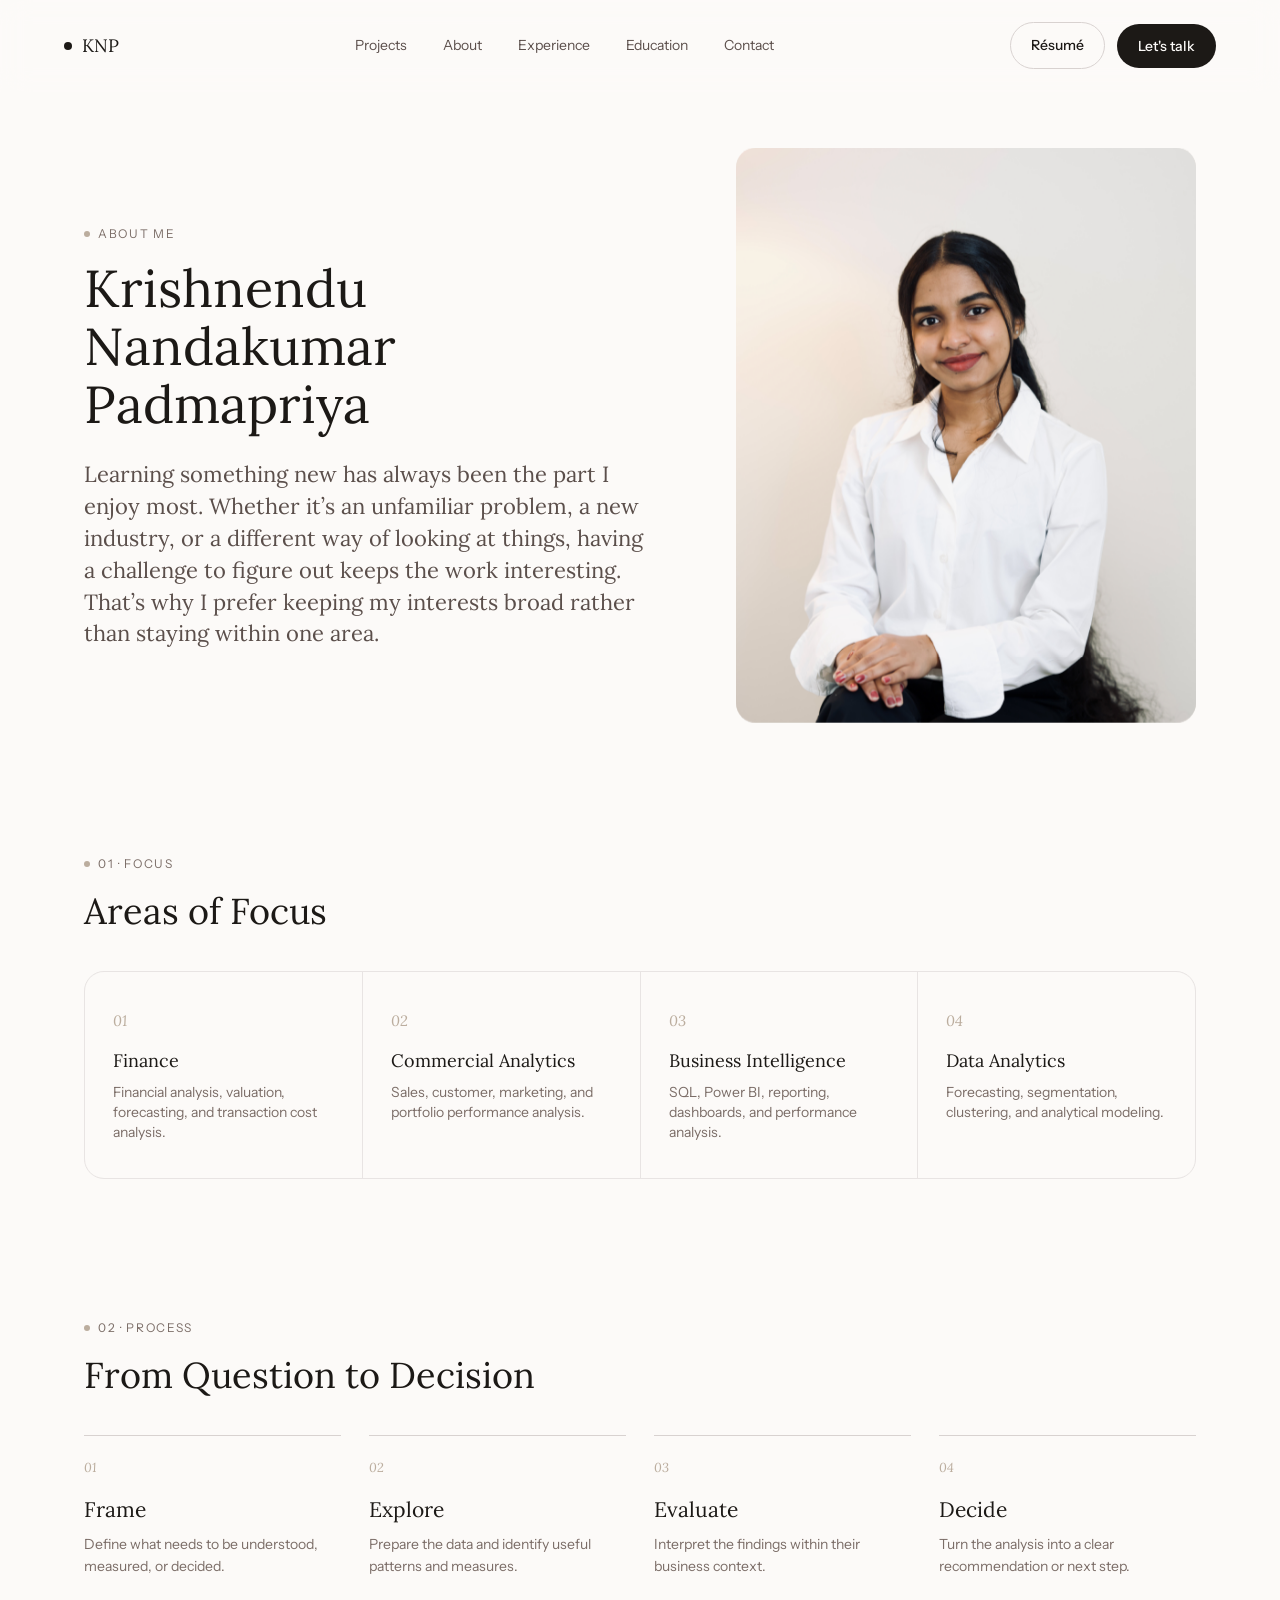
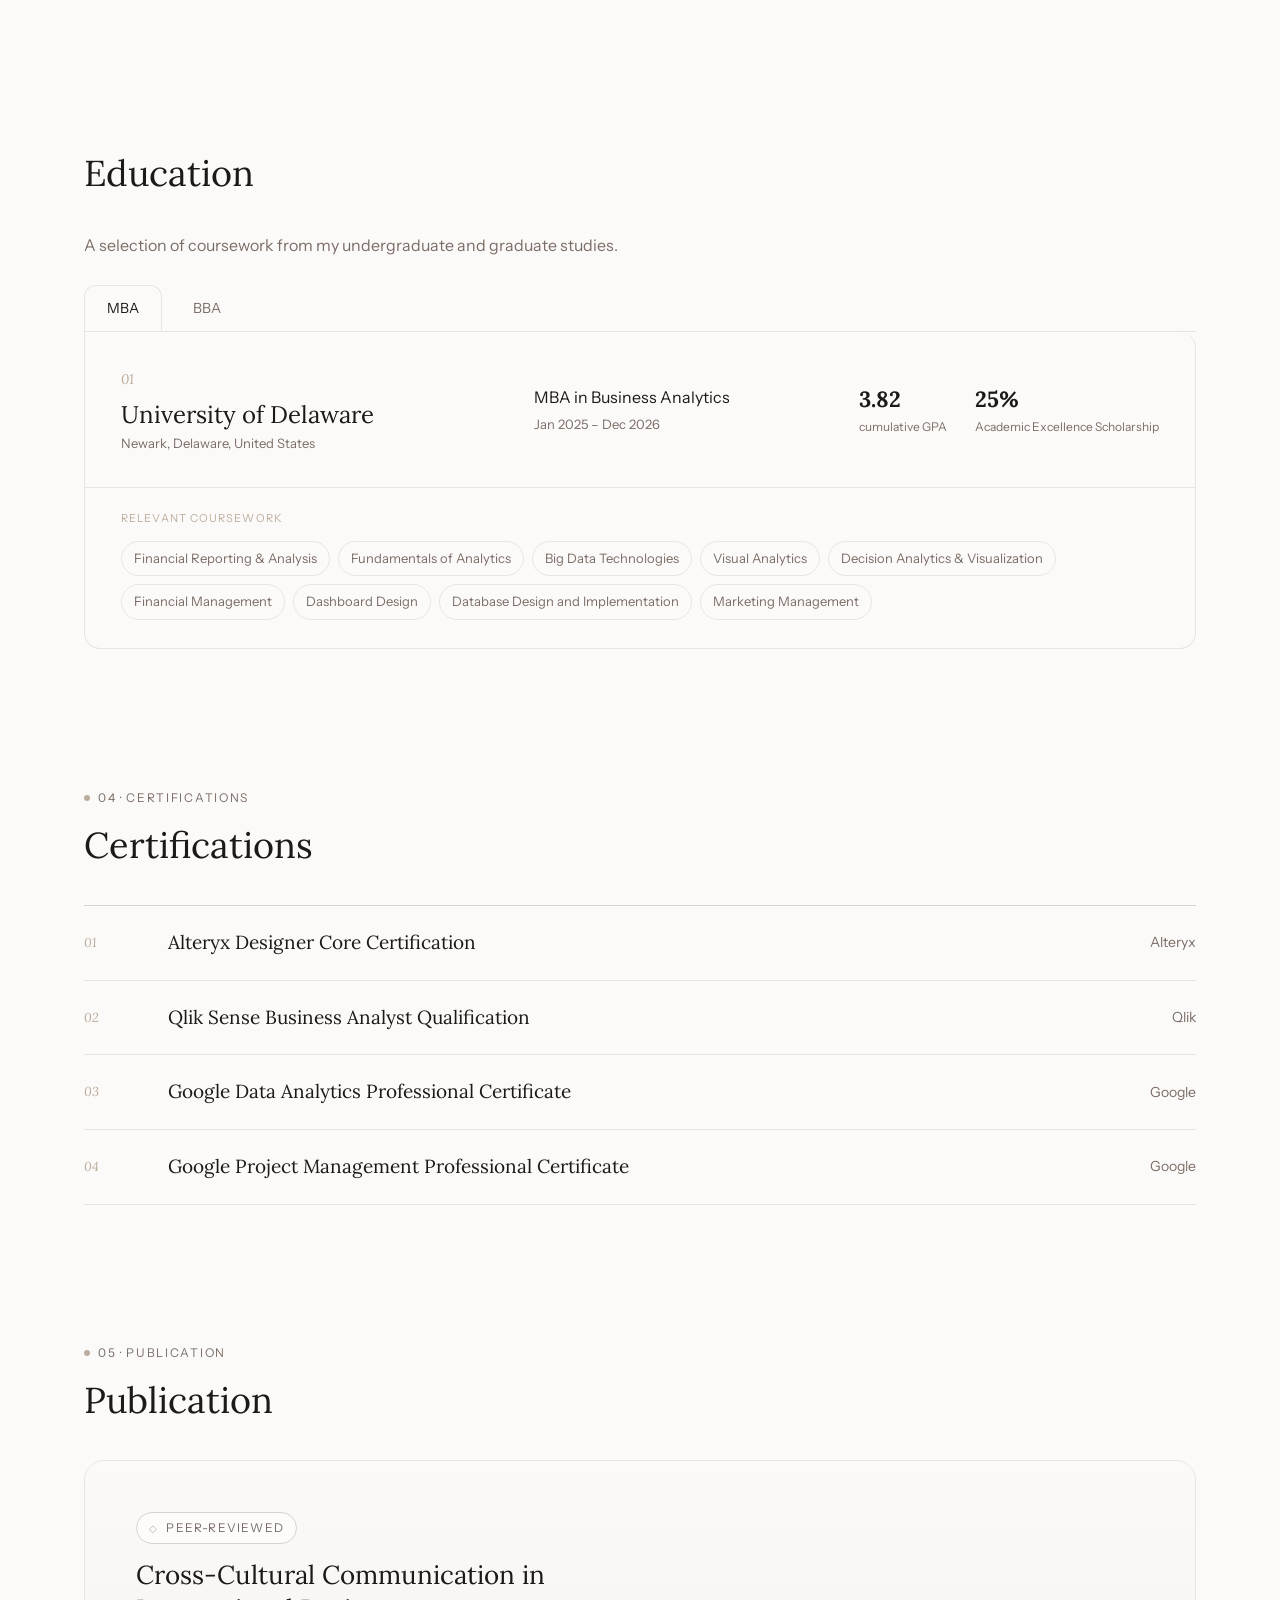
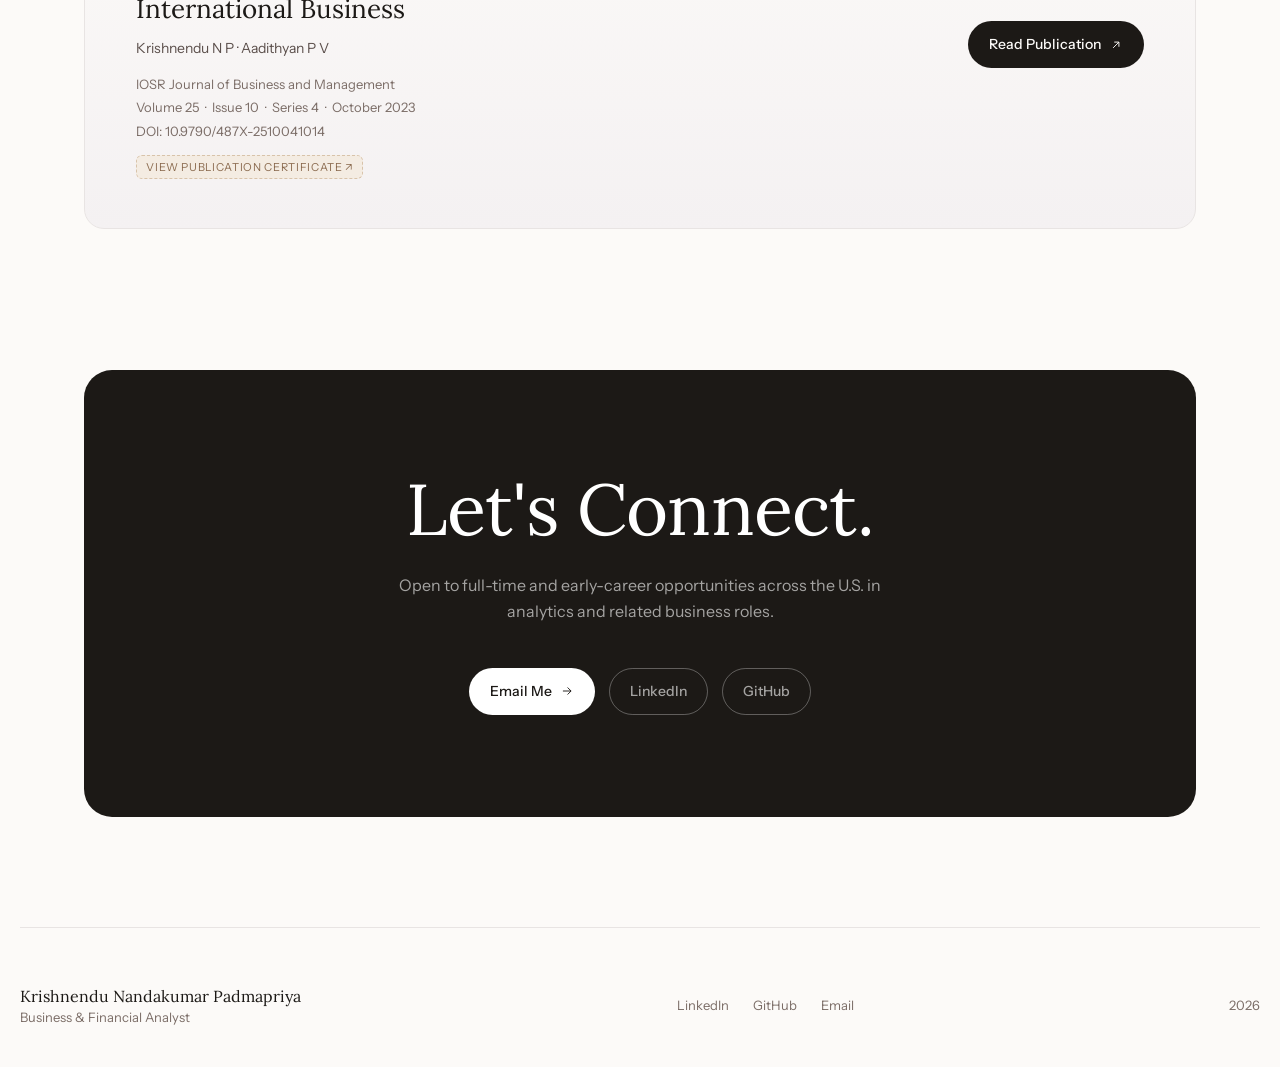
==== commit 01a49b16: "Refine portfolio content and project descriptions" ====
--- a/about.html
+++ b/about.html
@@ -25,7 +25,7 @@
     <a href="index.html#contact">Contact</a>
   </div>
   <div class="nav__actions">
-    <a href="assets/documents/resume-placeholder.pdf" class="btn btn--secondary" download>Résumé</a>
+    <a href="assets/documents/Krishnendu_Nandakumar_Padmapriya_Resume.pdf" class="btn btn--secondary" download>Résumé</a>
     <button class="btn btn--primary" data-open-drawer>Let's talk</button>
   </div>
 </nav>
@@ -552,7 +552,7 @@
   <div class="wrap">
     <div class="cta" data-reveal>
       <h2>Let's Connect.</h2>
-      <p>Open to full-time and internship opportunities across the U.S. in analytics and related business roles.</p>
+      <p>Open to full-time and early-career opportunities across the U.S. in analytics and related business roles.</p>
       <div class="cta__actions">
         <button class="btn btn--inverse" data-open-drawer>Email Me
           <svg viewBox="0 0 24 24" fill="none" stroke="currentColor" stroke-width="1.6"><path d="M13 6l6 6-6 6M5 12h14"/></svg>
@@ -572,7 +572,7 @@
 <footer class="footer wrap">
   <div>
     <div class="footer__name">Krishnendu Nandakumar Padmapriya</div>
-    <div>Business &amp; Data Analyst</div>
+    <div>Business &amp; Financial Analyst</div>
   </div>
   <div class="footer__links">
     <a href="https://www.linkedin.com/in/krishnendu-np/" target="_blank" rel="noopener">LinkedIn</a>
@@ -623,7 +623,7 @@
       <div class="label">Résumé</div>
       <div class="value">PDF</div>
     </div>
-    <a class="drawer__copy" href="assets/documents/resume-placeholder.pdf" download>Download</a>
+    <a class="drawer__copy" href="assets/documents/Krishnendu_Nandakumar_Padmapriya_Resume.pdf" download>Download</a>
   </div>
 
   <div class="drawer__row" style="border-bottom:none;">
--- a/assets/css/styles.css
+++ b/assets/css/styles.css
@@ -1859,14 +1859,25 @@
     grid-column:auto;
   }
 
-  .reveal-footer__word-wrap{
-    padding-top:60px;
-  }
-
-  .reveal-footer__word{
-    font-size:20vw;
-    line-height:.82;
-  }
+  .reveal-footer__word-wrap {
+  padding-top: 50px;
+  width: 100%;
+  overflow: hidden;
+  justify-content: center;
+}
+
+ /* MOBILE — RESPONSIVE FOOTER WORDMARK */
+
+@media (max-width: 520px) {
+
+  .reveal-footer__word {
+    font-size: 13vw;
+    line-height: 1;
+    letter-spacing: -0.055em;
+    white-space: nowrap;
+  }
+
+}
 
   .reveal-footer__bottom{
     flex-direction:column;
@@ -4192,9 +4203,18 @@
   padding-top:34px;
 }
 
-/* Align Analysis heading/text with other narrow case sections */
-.case-block--visuals > .wrap--narrow{
-  transform:translateX(-60px);
+/* Align Analysis heading/text on desktop only */
+@media (min-width: 701px) {
+  .case-block--visuals > .wrap--narrow {
+    transform: translateX(-60px);
+  }
+}
+
+/* Restore normal alignment on mobile */
+@media (max-width: 700px) {
+  .case-block--visuals > .wrap--narrow {
+    transform: none;
+  }
 }
 
 
@@ -4324,4 +4344,445 @@
   .hero__sub {
     white-space: normal;
   }
-}+}
+
+
+/* HERO — SPECIALIZATION TEXT */
+
+@media (min-width: 1000px) {
+  .hero__sub {
+    font-size: 21px;
+    letter-spacing: -0.5px;
+    white-space: nowrap;
+  }
+}
+
+
+
+/* ============================================================
+   EXPERIENCE — INTERACTIVE ACCORDION
+   ============================================================ */
+
+.exp-accordion {
+  margin-top: 44px;
+  border-top: none;
+}
+
+.exp-accordion__item {
+  border-bottom: 1px solid var(--border);
+}
+
+.exp-accordion__item:last-child {
+  border-bottom: none;
+}
+
+.exp-accordion__trigger {
+  display: flex;
+  align-items: center;
+  justify-content: space-between;
+  gap: 24px;
+  padding: 27px 0;
+  cursor: pointer;
+  list-style: none;
+}
+
+.exp-accordion__trigger::-webkit-details-marker {
+  display: none;
+}
+
+.exp-accordion__trigger::marker {
+  content: "";
+}
+
+.exp-accordion__main {
+  display: flex;
+  flex-direction: column;
+  gap: 7px;
+  min-width: 0;
+}
+
+.exp-accordion__role {
+  font-family: var(--font-display);
+  font-size: 25px;
+  font-weight: 400;
+  line-height: 1.25;
+  color: var(--text-primary);
+}
+
+.exp-accordion__company {
+  font-family: var(--font-ui);
+  font-size: 13px;
+  color: var(--text-support);
+}
+
+.exp-accordion__meta {
+  display: flex;
+  align-items: center;
+  gap: 28px;
+  flex-shrink: 0;
+  font-family: var(--font-ui);
+  font-size: 13px;
+  color: var(--text-secondary);
+}
+
+.exp-accordion__toggle {
+  position: relative;
+  display: inline-block;
+  width: 16px;
+  height: 16px;
+  flex-shrink: 0;
+}
+
+.exp-accordion__toggle::before,
+.exp-accordion__toggle::after {
+  content: "";
+  position: absolute;
+  background: var(--text-primary);
+  transition: transform 0.2s ease;
+}
+
+.exp-accordion__toggle::before {
+  width: 14px;
+  height: 1px;
+  left: 1px;
+  top: 7px;
+}
+
+.exp-accordion__toggle::after {
+  width: 1px;
+  height: 14px;
+  left: 7px;
+  top: 1px;
+}
+
+.exp-accordion__item[open]
+.exp-accordion__toggle::after {
+  transform: rotate(90deg);
+}
+
+.exp-accordion__details {
+  max-width: 760px;
+  padding: 0 0 30px;
+}
+
+.exp-accordion__location {
+  display: block;
+  margin-bottom: 13px;
+  font-family: var(--font-ui);
+  font-size: 12px;
+  color: var(--text-secondary);
+}
+
+.exp-accordion__details p {
+  margin: 0;
+  font-family: var(--font-ui);
+  font-size: 14px;
+  line-height: 1.8;
+  color: var(--text-support);
+}
+
+.exp-accordion__details strong {
+  font-weight: 600;
+  color: var(--text-primary);
+}
+
+.exp-accordion__trigger:hover
+.exp-accordion__role {
+  color: var(--text-secondary);
+}
+
+.exp-accordion__trigger:focus-visible {
+  outline: 2px solid var(--text-primary);
+  outline-offset: 4px;
+}
+
+/* MOBILE */
+@media (max-width: 760px) {
+  .exp-accordion {
+    margin-top: 32px;
+  }
+
+  .exp-accordion__trigger {
+    align-items: flex-start;
+    padding: 23px 0;
+    gap: 14px;
+  }
+
+  .exp-accordion__role {
+    font-size: 21px;
+  }
+
+  .exp-accordion__meta {
+    flex-direction: column;
+    align-items: flex-end;
+    gap: 12px;
+    text-align: right;
+    font-size: 11px;
+  }
+
+  .exp-accordion__details {
+    padding-bottom: 24px;
+  }
+
+  .exp-accordion__details p {
+    font-size: 13px;
+    line-height: 1.7;
+  }
+}
+
+
+/* Experience — company and location separators */
+.exp-accordion__separator {
+  display: inline-block;
+  margin: 0 7px;
+  color: var(--text-secondary);
+}
+
+
+/* ============================================================
+   PROJECT CASE STUDIES — MOBILE LAYOUT
+   ============================================================ */
+
+/* Project sections — mobile alignment */
+@media (max-width: 700px) {
+
+  .case-hero.wrap,
+  .case-block.wrap,
+  .case-block--visuals .wrap,
+  .case-next.wrap {
+    width: 100%;
+    max-width: 100%;
+    margin-left: auto;
+    margin-right: auto;
+    padding-left: 24px;
+    padding-right: 24px;
+  }
+
+}
+
+  /* Project title and introduction */
+  .case-hero {
+    padding-top: 110px;
+    padding-bottom: 36px;
+  }
+
+  .case-hero h1 {
+    font-size: clamp(30px, 8vw, 38px);
+    line-height: 1.16;
+    overflow-wrap: break-word;
+  }
+
+  .case-hero p.summary {
+    font-size: 15px;
+    line-height: 1.65;
+  }
+
+  /* Project metadata */
+  .case-meta-row {
+    grid-template-columns: 1fr;
+    gap: 20px;
+    margin-top: 30px;
+  }
+
+  /* Numbered section headings */
+  .case-block {
+    padding-top: 40px;
+    padding-bottom: 40px;
+  }
+
+  .case-block__head {
+    display: grid;
+    grid-template-columns: 30px minmax(0, 1fr);
+    gap: 16px;
+    align-items: baseline;
+    margin-bottom: 20px;
+  }
+
+  .case-block__head h2 {
+    font-size: 23px;
+    line-height: 1.3;
+  }
+
+  /* Section paragraphs */
+  .case-block__body {
+    padding-left: 46px;
+    margin-top: 0;
+    max-width: 100%;
+  }
+
+  .case-block__body p {
+    font-size: 14px;
+    line-height: 1.7;
+  }
+
+  /* Avoid horizontal overflow */
+  .case-context__row h3 {
+    width: auto;
+    max-width: 100%;
+    white-space: normal;
+  }
+
+  .case-question__support {
+    grid-template-columns: 1fr;
+    gap: 20px;
+  }
+
+  .case-workflow-chart {
+    width: 100%;
+    left: auto;
+    transform: none;
+  }
+
+  /* Key Findings */
+  .case-block.case-findings .case-finding,
+  .case-block.case-findings .case-finding--primary {
+    grid-template-columns: 1fr;
+    gap: 12px;
+    padding: 26px 0;
+  }
+
+  .case-block.case-findings .case-finding__content {
+    max-width: 100%;
+  }
+
+  /* Prevent oversized content */
+  .case-visual-card,
+  .case-tools__panel,
+  .case-recommendation {
+    min-width: 0;
+  }
+
+
+  
+/* ============================================================
+   PROJECT CASE STUDIES — MOBILE TYPOGRAPHY
+   ============================================================ */
+
+@media (max-width: 700px) {
+
+  .case-hero h1 {
+    font-size: 32px;
+    line-height: 1.18;
+    letter-spacing: -0.02em;
+  }
+
+  .case-hero p.summary {
+    font-size: 15px;
+    line-height: 1.7;
+  }
+
+  .case-block__head h2 {
+    font-size: 24px;
+    line-height: 1.3;
+  }
+
+  .case-block__body p {
+    font-size: 15px;
+    line-height: 1.75;
+  }
+
+  .case-visual-card__caption h3 {
+    font-size: 19px;
+  }
+
+  .case-visual-card__caption p {
+    font-size: 13px;
+    line-height: 1.6;
+  }
+
+  .case-block.case-findings .case-finding h3 {
+    font-size: 20px;
+  }
+
+  .case-block.case-findings .case-finding p {
+    font-size: 14px;
+    line-height: 1.65;
+  }
+
+}
+
+
+
+/* ============================================================
+   PROJECT PAGES — MOBILE KEY FINDINGS & FOOTER
+   ============================================================ */
+
+@media (max-width: 700px) {
+
+  /* KEY FINDINGS — METRIC SIZES */
+
+  .case-block.case-findings .case-finding__stat strong {
+    font-size: 30px;
+    line-height: 1.15;
+  }
+
+  .case-block.case-findings
+  .case-finding--primary .case-finding__stat strong {
+    font-size: 36px;
+    line-height: 1.15;
+  }
+
+  /* FOOTER — MOBILE LAYOUT */
+
+  .footer.wrap {
+    width: 100%;
+    max-width: 100%;
+    padding: 32px 24px;
+    margin: 0 auto;
+
+    display: flex;
+    flex-direction: column;
+    align-items: flex-start;
+    gap: 20px;
+  }
+
+  .footer__links {
+    display: flex;
+    flex-wrap: wrap;
+    gap: 12px 24px;
+  }
+
+  .footer__name {
+    font-size: 16px;
+    line-height: 1.4;
+  }
+
+  .footer #year {
+    font-size: 12px;
+  }
+
+}
+
+
+/* PROJECT FOOTER — LINKS AND YEAR ON SAME ROW */
+
+@media (max-width: 700px) {
+
+  .footer.wrap {
+    display: grid;
+    grid-template-columns: minmax(0, 1fr) auto;
+    column-gap: 12px;
+    row-gap: 20px;
+    align-items: center;
+  }
+
+  .footer.wrap > div:first-child {
+    grid-column: 1 / -1;
+  }
+
+  .footer__links {
+    grid-column: 1;
+    display: flex;
+    flex-wrap: wrap;
+    gap: 16px;
+  }
+
+  .footer #year {
+    grid-column: 2;
+    justify-self: end;
+    white-space: nowrap;
+  }
+
+}
+
+
